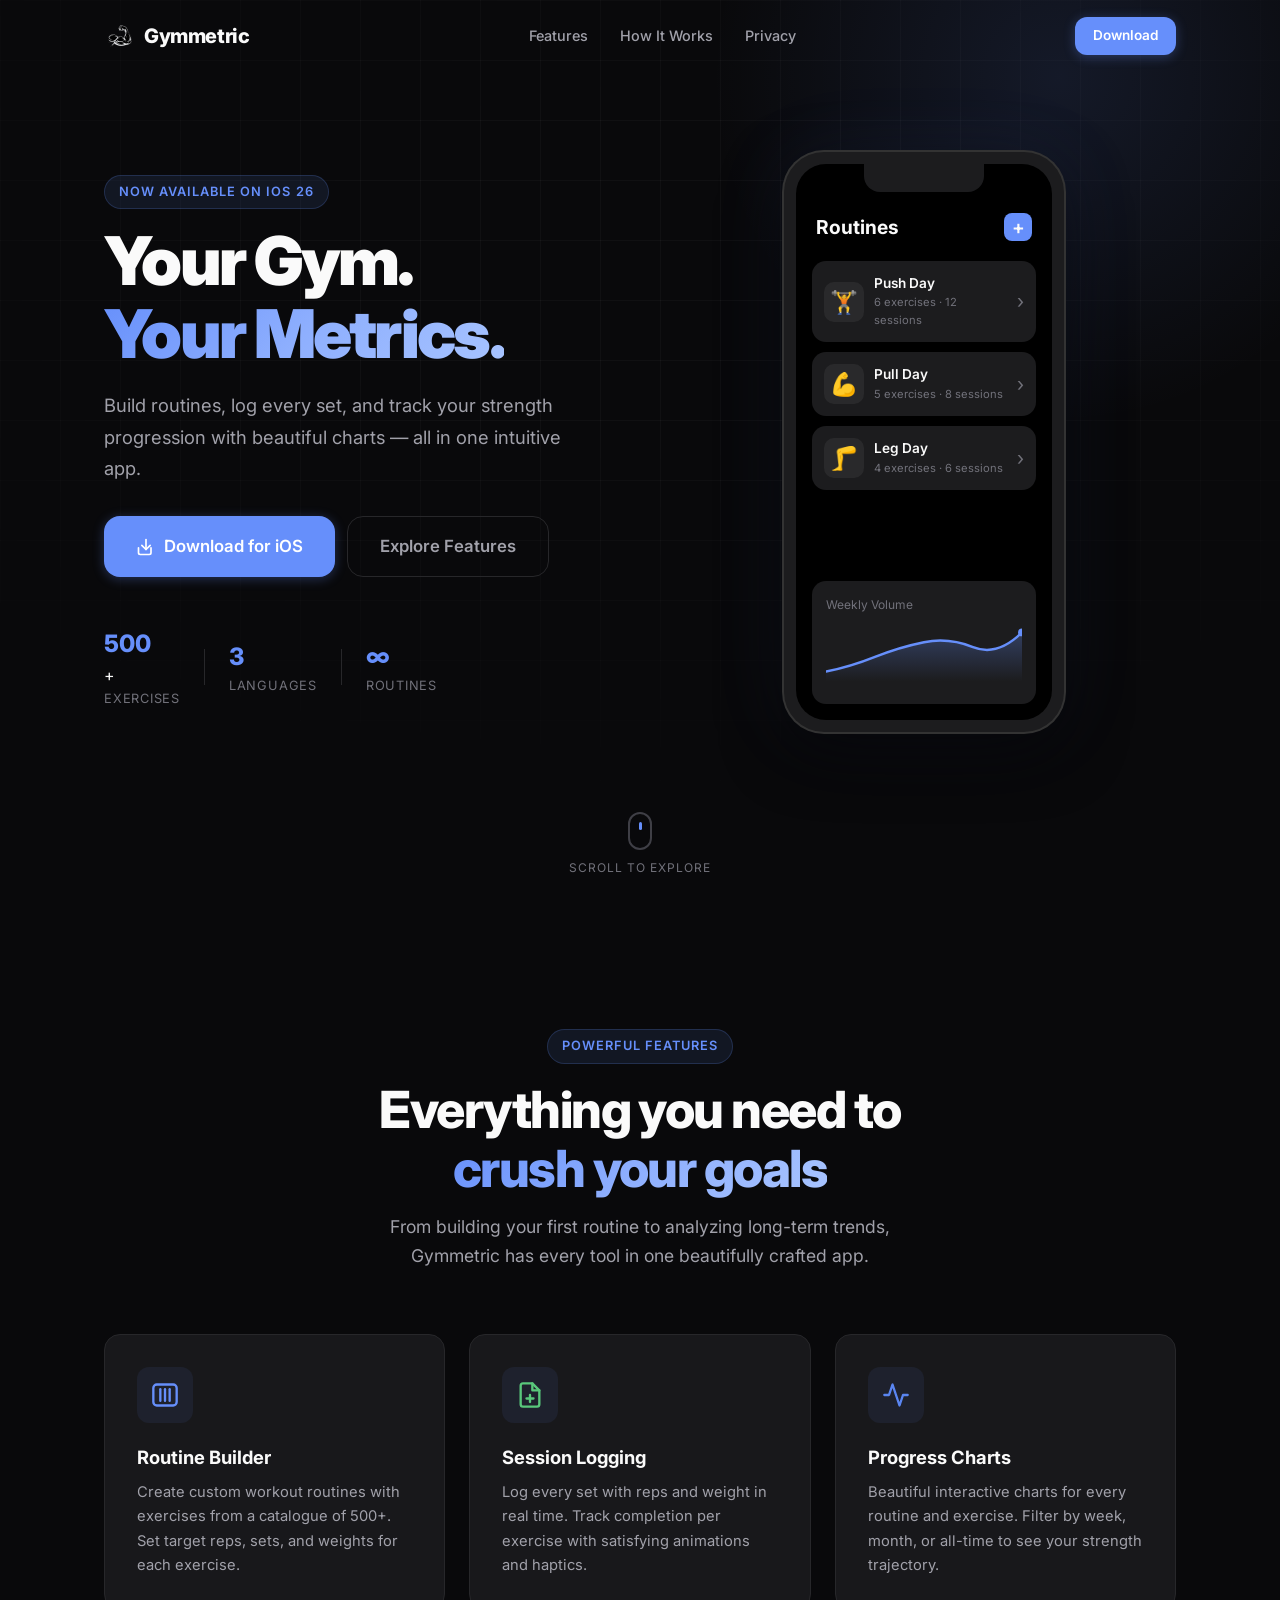
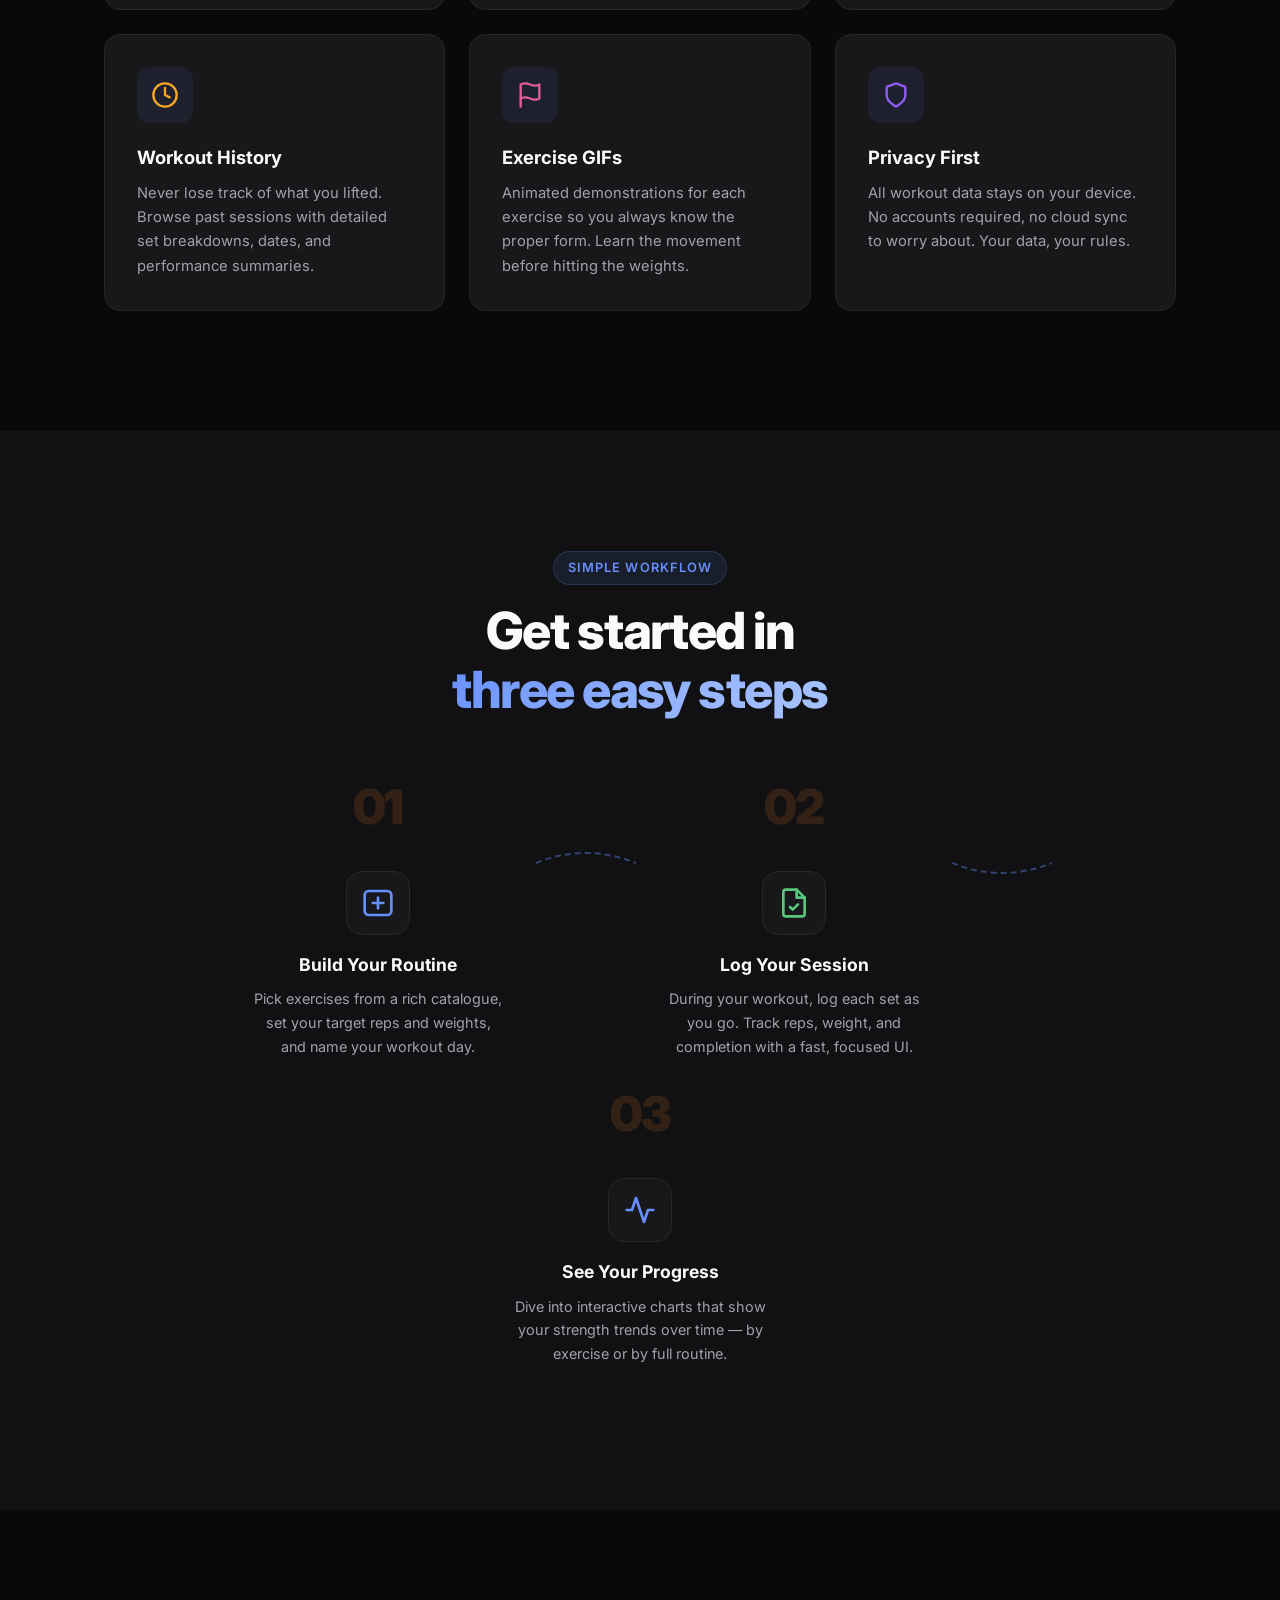
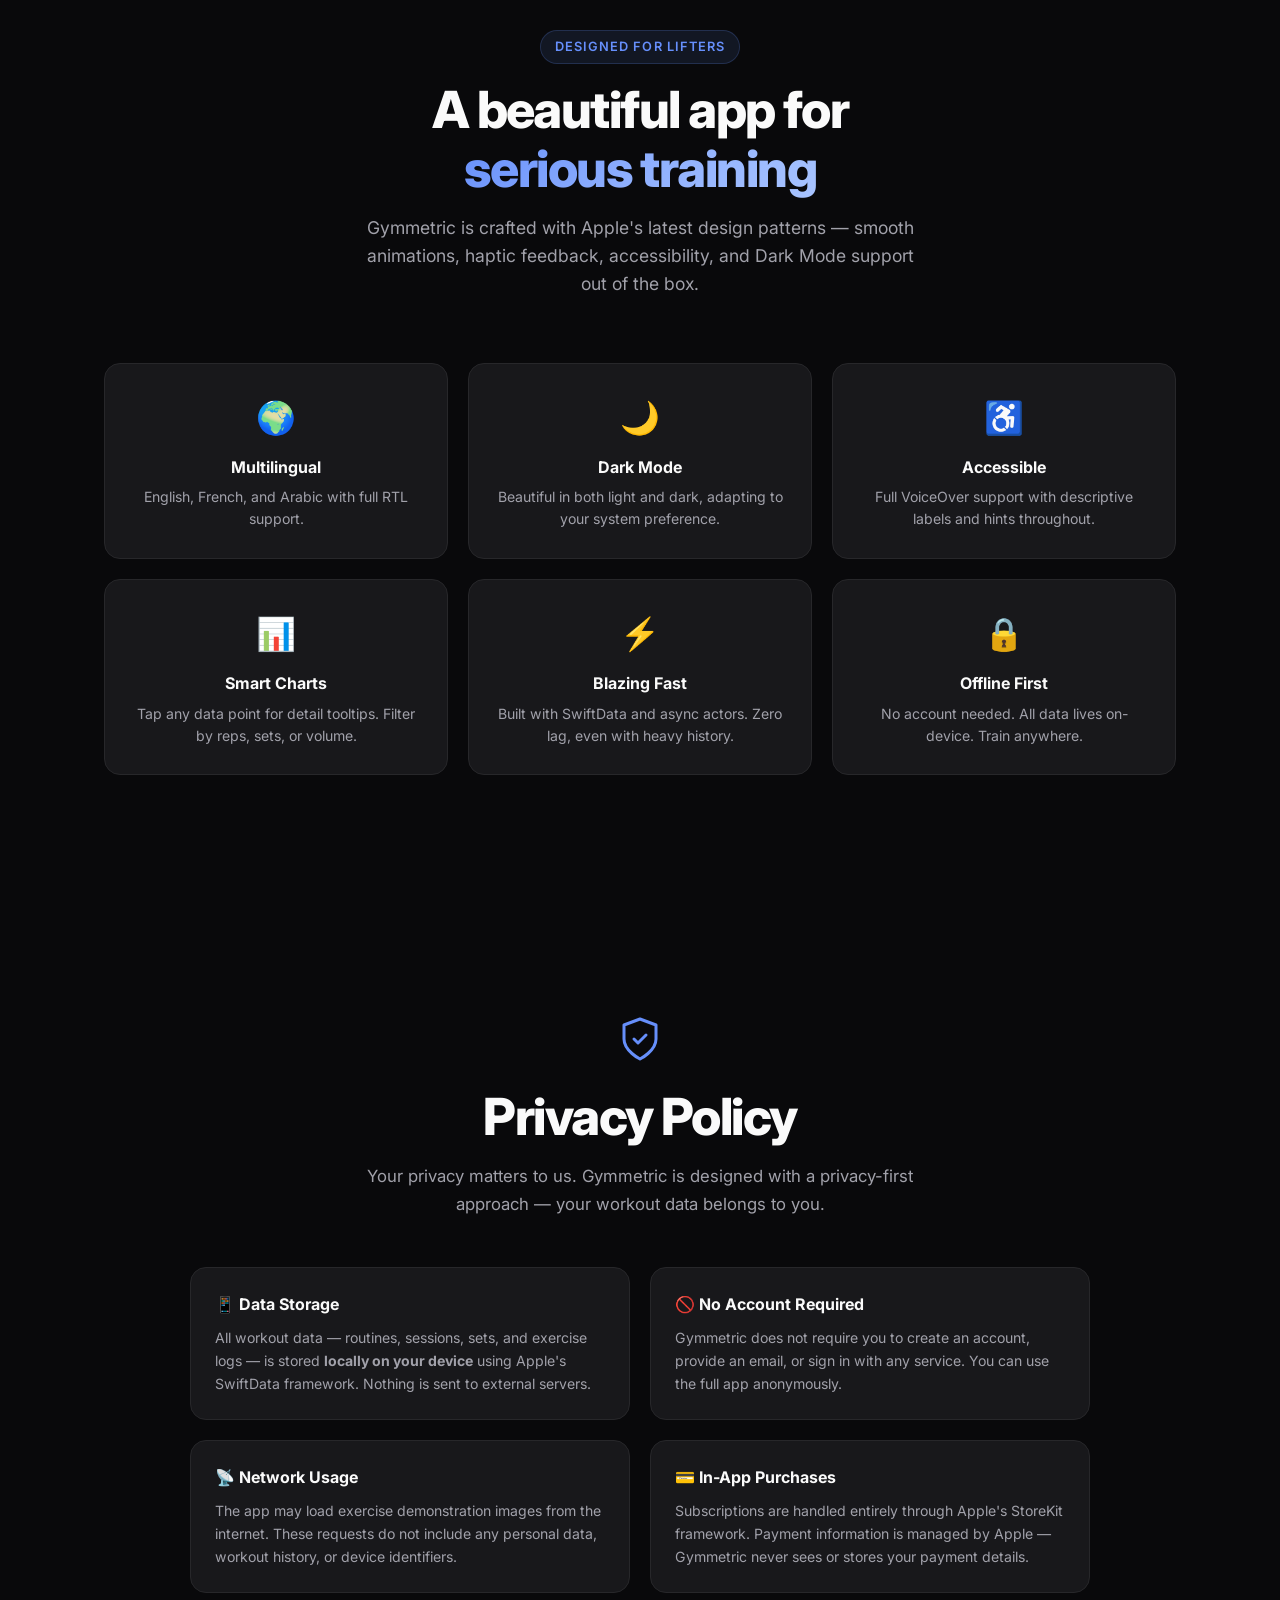
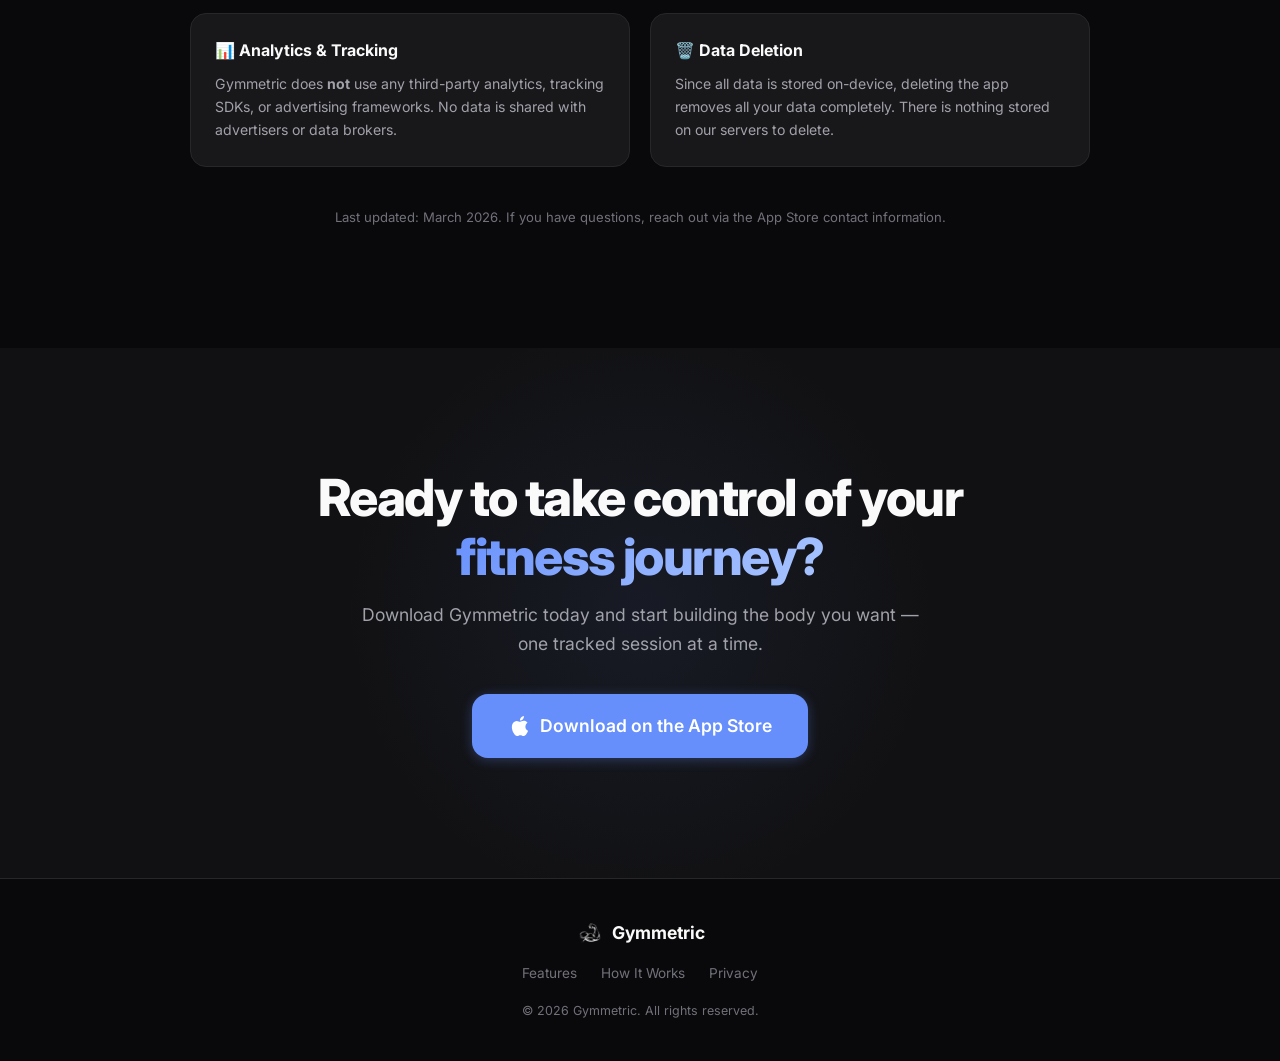
==== index.html @ 44865f1b "feat: init project" ====
<!DOCTYPE html>
<html lang="en">
<head>
    <meta charset="UTF-8">
    <meta name="viewport" content="width=device-width, initial-scale=1.0">
    <title>Gymmetric — Your Gym Companion</title>
    <meta name="description" content="Build routines, track sets & reps, and visualize your progress with beautiful charts. Gymmetric is the iOS fitness companion designed for lifters who want results.">
    <link rel="stylesheet" href="styles.css">
    <link rel="icon" type="image/png" href="logo.png">
    <link rel="apple-touch-icon" href="logo.png">
    <link rel="preconnect" href="https://fonts.googleapis.com">
    <link rel="preconnect" href="https://fonts.gstatic.com" crossorigin>
    <link href="https://fonts.googleapis.com/css2?family=Inter:wght@400;500;600;700;800;900&display=swap" rel="stylesheet">
</head>
<body>

    <!-- ======================== NAV ======================== -->
    <nav class="nav" id="nav">
        <div class="nav__inner container">
            <a href="#" class="nav__logo">
                <img src="logo.png" alt="Gymmetric" class="nav__logo-img">
                Gymmetric
            </a>
            <ul class="nav__links">
                <li><a href="#features">Features</a></li>
                <li><a href="#how-it-works">How It Works</a></li>
                <li><a href="#privacy">Privacy</a></li>
            </ul>
            <a href="#download" class="btn btn--sm btn--primary nav__cta">Download</a>
            <button class="nav__hamburger" id="hamburger" aria-label="Toggle menu">
                <span></span><span></span><span></span>
            </button>
        </div>
    </nav>

    <!-- Mobile menu -->
    <div class="mobile-menu" id="mobileMenu">
        <ul>
            <li><a href="#features">Features</a></li>
            <li><a href="#how-it-works">How It Works</a></li>
            <li><a href="#privacy">Privacy</a></li>
            <li><a href="#download" class="btn btn--primary btn--block">Download</a></li>
        </ul>
    </div>

    <!-- ======================== HERO ======================== -->
    <section class="hero" id="hero">
        <div class="hero__bg-glow"></div>
        <div class="hero__bg-grid"></div>
        <div class="container hero__inner">
            <div class="hero__content reveal">
                <span class="badge">Now available on iOS 26</span>
                <h1 class="hero__title">
                    Your Gym.<br>
                    <span class="gradient-text">Your Metrics.</span>
                </h1>
                <p class="hero__subtitle">
                    Build routines, log every set, and track your strength progression with beautiful charts — all in one intuitive app.
                </p>
                <div class="hero__actions">
                    <a href="#download" class="btn btn--primary btn--lg">
                        <svg width="20" height="20" viewBox="0 0 24 24" fill="none" stroke="currentColor" stroke-width="2" stroke-linecap="round" stroke-linejoin="round"><path d="M18 13v6a2 2 0 0 1-2 2H5a2 2 0 0 1-2-2v-6"/><polyline points="7 10 12 15 17 10"/><line x1="12" y1="15" x2="12" y2="3"/></svg>
                        Download for iOS
                    </a>
                    <a href="#features" class="btn btn--ghost btn--lg">Explore Features</a>
                </div>
                <div class="hero__stats">
                    <div class="hero__stat">
                        <span class="hero__stat-value counter" data-target="500">0</span>+
                        <span class="hero__stat-label">Exercises</span>
                    </div>
                    <div class="hero__stat-divider"></div>
                    <div class="hero__stat">
                        <span class="hero__stat-value counter" data-target="3">0</span>
                        <span class="hero__stat-label">Languages</span>
                    </div>
                    <div class="hero__stat-divider"></div>
                    <div class="hero__stat">
                        <span class="hero__stat-value">∞</span>
                        <span class="hero__stat-label">Routines</span>
                    </div>
                </div>
            </div>
            <div class="hero__visual reveal reveal--delay-1">
                <div class="phone-mockup">
                    <div class="phone-mockup__frame">
                        <div class="phone-mockup__notch"></div>
                        <div class="phone-mockup__screen">
                            <!-- Simulated app screen -->
                            <div class="mock-app">
                                <div class="mock-app__header">
                                    <span>Routines</span>
                                    <span class="mock-app__plus">+</span>
                                </div>
                                <div class="mock-app__card mock-app__card--1">
                                    <div class="mock-app__card-icon">🏋️</div>
                                    <div>
                                        <div class="mock-app__card-title">Push Day</div>
                                        <div class="mock-app__card-sub">6 exercises · 12 sessions</div>
                                    </div>
                                    <div class="mock-app__card-arrow">›</div>
                                </div>
                                <div class="mock-app__card mock-app__card--2">
                                    <div class="mock-app__card-icon">💪</div>
                                    <div>
                                        <div class="mock-app__card-title">Pull Day</div>
                                        <div class="mock-app__card-sub">5 exercises · 8 sessions</div>
                                    </div>
                                    <div class="mock-app__card-arrow">›</div>
                                </div>
                                <div class="mock-app__card mock-app__card--3">
                                    <div class="mock-app__card-icon">🦵</div>
                                    <div>
                                        <div class="mock-app__card-title">Leg Day</div>
                                        <div class="mock-app__card-sub">4 exercises · 6 sessions</div>
                                    </div>
                                    <div class="mock-app__card-arrow">›</div>
                                </div>
                                <div class="mock-app__chart">
                                    <div class="mock-app__chart-title">Weekly Volume</div>
                                    <svg viewBox="0 0 200 60" class="mock-chart-svg">
                                        <defs>
                                            <linearGradient id="chartGrad" x1="0" y1="0" x2="0" y2="1">
                                                <stop offset="0%" stop-color="#668FFB" stop-opacity="0.3"/>
                                                <stop offset="100%" stop-color="#668FFB" stop-opacity="0"/>
                                            </linearGradient>
                                        </defs>
                                        <path d="M0,50 Q25,45 50,35 T100,20 T150,25 T200,10 L200,60 L0,60 Z" fill="url(#chartGrad)"/>
                                        <path d="M0,50 Q25,45 50,35 T100,20 T150,25 T200,10" fill="none" stroke="#668FFB" stroke-width="2.5" stroke-linecap="round"/>
                                        <circle cx="200" cy="10" r="4" fill="#668FFB"/>
                                    </svg>
                                </div>
                            </div>
                        </div>
                    </div>
                </div>
            </div>
        </div>
        <div class="hero__scroll-hint">
            <div class="hero__scroll-mouse">
                <div class="hero__scroll-dot"></div>
            </div>
            <span>Scroll to explore</span>
        </div>
    </section>

    <!-- ======================== FEATURES ======================== -->
    <section class="features" id="features">
        <div class="container">
            <div class="section-header reveal">
                <span class="badge">Powerful Features</span>
                <h2 class="section-title">Everything you need to<br><span class="gradient-text">crush your goals</span></h2>
                <p class="section-subtitle">From building your first routine to analyzing long-term trends, Gymmetric has every tool in one beautifully crafted app.</p>
            </div>

            <div class="features__grid">
                <div class="feature-card reveal">
                    <div class="feature-card__icon" style="--accent: #668FFB;">
                        <svg width="28" height="28" viewBox="0 0 24 24" fill="none" stroke="currentColor" stroke-width="2" stroke-linecap="round" stroke-linejoin="round"><rect x="2" y="3" width="20" height="18" rx="3"/><path d="M8 7v10"/><path d="M12 7v10"/><path d="M16 7v10"/></svg>
                    </div>
                    <h3 class="feature-card__title">Routine Builder</h3>
                    <p class="feature-card__desc">Create custom workout routines with exercises from a catalogue of 500+. Set target reps, sets, and weights for each exercise.</p>
                </div>

                <div class="feature-card reveal">
                    <div class="feature-card__icon" style="--accent: #59C77B;">
                        <svg width="28" height="28" viewBox="0 0 24 24" fill="none" stroke="currentColor" stroke-width="2" stroke-linecap="round" stroke-linejoin="round"><path d="M14 2H6a2 2 0 0 0-2 2v16a2 2 0 0 0 2 2h12a2 2 0 0 0 2-2V8z"/><polyline points="14 2 14 8 20 8"/><line x1="12" y1="18" x2="12" y2="12"/><line x1="9" y1="15" x2="15" y2="15"/></svg>
                    </div>
                    <h3 class="feature-card__title">Session Logging</h3>
                    <p class="feature-card__desc">Log every set with reps and weight in real time. Track completion per exercise with satisfying animations and haptics.</p>
                </div>

                <div class="feature-card reveal">
                    <div class="feature-card__icon" style="--accent: #5A85F0;">
                        <svg width="28" height="28" viewBox="0 0 24 24" fill="none" stroke="currentColor" stroke-width="2" stroke-linecap="round" stroke-linejoin="round"><polyline points="22 12 18 12 15 21 9 3 6 12 2 12"/></svg>
                    </div>
                    <h3 class="feature-card__title">Progress Charts</h3>
                    <p class="feature-card__desc">Beautiful interactive charts for every routine and exercise. Filter by week, month, or all-time to see your strength trajectory.</p>
                </div>

                <div class="feature-card reveal">
                    <div class="feature-card__icon" style="--accent: #F5A623;">
                        <svg width="28" height="28" viewBox="0 0 24 24" fill="none" stroke="currentColor" stroke-width="2" stroke-linecap="round" stroke-linejoin="round"><circle cx="12" cy="12" r="10"/><path d="M12 6v6l4 2"/></svg>
                    </div>
                    <h3 class="feature-card__title">Workout History</h3>
                    <p class="feature-card__desc">Never lose track of what you lifted. Browse past sessions with detailed set breakdowns, dates, and performance summaries.</p>
                </div>

                <div class="feature-card reveal">
                    <div class="feature-card__icon" style="--accent: #E05D9E;">
                        <svg width="28" height="28" viewBox="0 0 24 24" fill="none" stroke="currentColor" stroke-width="2" stroke-linecap="round" stroke-linejoin="round"><path d="M4 15s1-1 4-1 5 2 8 2 4-1 4-1V3s-1 1-4 1-5-2-8-2-4 1-4 1z"/><line x1="4" y1="22" x2="4" y2="15"/></svg>
                    </div>
                    <h3 class="feature-card__title">Exercise GIFs</h3>
                    <p class="feature-card__desc">Animated demonstrations for each exercise so you always know the proper form. Learn the movement before hitting the weights.</p>
                </div>

                <div class="feature-card reveal">
                    <div class="feature-card__icon" style="--accent: #8B5CF6;">
                        <svg width="28" height="28" viewBox="0 0 24 24" fill="none" stroke="currentColor" stroke-width="2" stroke-linecap="round" stroke-linejoin="round"><path d="M12 22s8-4 8-10V5l-8-3-8 3v7c0 6 8 10 8 10z"/></svg>
                    </div>
                    <h3 class="feature-card__title">Privacy First</h3>
                    <p class="feature-card__desc">All workout data stays on your device. No accounts required, no cloud sync to worry about. Your data, your rules.</p>
                </div>
            </div>
        </div>
    </section>

    <!-- ======================== HOW IT WORKS ======================== -->
    <section class="how-it-works" id="how-it-works">
        <div class="container">
            <div class="section-header reveal">
                <span class="badge">Simple workflow</span>
                <h2 class="section-title">Get started in<br><span class="gradient-text">three easy steps</span></h2>
            </div>

            <div class="steps">
                <div class="step reveal">
                    <div class="step__number">01</div>
                    <div class="step__content">
                        <div class="step__icon-wrap">
                            <svg width="32" height="32" viewBox="0 0 24 24" fill="none" stroke="#668FFB" stroke-width="2" stroke-linecap="round" stroke-linejoin="round"><rect x="2" y="3" width="20" height="18" rx="3"/><line x1="12" y1="8" x2="12" y2="16"/><line x1="8" y1="12" x2="16" y2="12"/></svg>
                        </div>
                        <h3 class="step__title">Build Your Routine</h3>
                        <p class="step__desc">Pick exercises from a rich catalogue, set your target reps and weights, and name your workout day.</p>
                    </div>
                </div>

                <div class="step__connector reveal">
                    <svg width="100" height="40" viewBox="0 0 100 40">
                        <path d="M0,20 Q50,0 100,20" fill="none" stroke="#668FFB" stroke-width="2" stroke-dasharray="6 4" opacity="0.4"/>
                    </svg>
                </div>

                <div class="step reveal">
                    <div class="step__number">02</div>
                    <div class="step__content">
                        <div class="step__icon-wrap">
                            <svg width="32" height="32" viewBox="0 0 24 24" fill="none" stroke="#59C77B" stroke-width="2" stroke-linecap="round" stroke-linejoin="round"><path d="M14 2H6a2 2 0 0 0-2 2v16a2 2 0 0 0 2 2h12a2 2 0 0 0 2-2V8z"/><polyline points="14 2 14 8 20 8"/><path d="M9 15l2 2 4-4"/></svg>
                        </div>
                        <h3 class="step__title">Log Your Session</h3>
                        <p class="step__desc">During your workout, log each set as you go. Track reps, weight, and completion with a fast, focused UI.</p>
                    </div>
                </div>

                <div class="step__connector reveal">
                    <svg width="100" height="40" viewBox="0 0 100 40">
                        <path d="M0,20 Q50,40 100,20" fill="none" stroke="#668FFB" stroke-width="2" stroke-dasharray="6 4" opacity="0.4"/>
                    </svg>
                </div>

                <div class="step reveal">
                    <div class="step__number">03</div>
                    <div class="step__content">
                        <div class="step__icon-wrap">
                            <svg width="32" height="32" viewBox="0 0 24 24" fill="none" stroke="#668FFB" stroke-width="2" stroke-linecap="round" stroke-linejoin="round"><polyline points="22 12 18 12 15 21 9 3 6 12 2 12"/></svg>
                        </div>
                        <h3 class="step__title">See Your Progress</h3>
                        <p class="step__desc">Dive into interactive charts that show your strength trends over time — by exercise or by full routine.</p>
                    </div>
                </div>
            </div>
        </div>
    </section>

    <!-- ======================== APP SHOWCASE ======================== -->
    <section class="showcase">
        <div class="container">
            <div class="section-header reveal">
                <span class="badge">Designed for lifters</span>
                <h2 class="section-title">A beautiful app for<br><span class="gradient-text">serious training</span></h2>
                <p class="section-subtitle">Gymmetric is crafted with Apple's latest design patterns — smooth animations, haptic feedback, accessibility, and Dark Mode support out of the box.</p>
            </div>
            <div class="showcase__cards">
                <div class="showcase-card reveal">
                    <div class="showcase-card__emoji">🌍</div>
                    <h4>Multilingual</h4>
                    <p>English, French, and Arabic with full RTL support.</p>
                </div>
                <div class="showcase-card reveal">
                    <div class="showcase-card__emoji">🌙</div>
                    <h4>Dark Mode</h4>
                    <p>Beautiful in both light and dark, adapting to your system preference.</p>
                </div>
                <div class="showcase-card reveal">
                    <div class="showcase-card__emoji">♿</div>
                    <h4>Accessible</h4>
                    <p>Full VoiceOver support with descriptive labels and hints throughout.</p>
                </div>
                <div class="showcase-card reveal">
                    <div class="showcase-card__emoji">📊</div>
                    <h4>Smart Charts</h4>
                    <p>Tap any data point for detail tooltips. Filter by reps, sets, or volume.</p>
                </div>
                <div class="showcase-card reveal">
                    <div class="showcase-card__emoji">⚡</div>
                    <h4>Blazing Fast</h4>
                    <p>Built with SwiftData and async actors. Zero lag, even with heavy history.</p>
                </div>
                <div class="showcase-card reveal">
                    <div class="showcase-card__emoji">🔒</div>
                    <h4>Offline First</h4>
                    <p>No account needed. All data lives on-device. Train anywhere.</p>
                </div>
            </div>
        </div>
    </section>


    <!-- ======================== PRIVACY ======================== -->
    <section class="privacy" id="privacy">
        <div class="container">
            <div class="privacy__inner reveal">
                <div class="privacy__icon">
                    <svg width="48" height="48" viewBox="0 0 24 24" fill="none" stroke="#668FFB" stroke-width="1.5" stroke-linecap="round" stroke-linejoin="round"><path d="M12 22s8-4 8-10V5l-8-3-8 3v7c0 6 8 10 8 10z"/><polyline points="9 12 11 14 15 10"/></svg>
                </div>
                <h2 class="section-title">Privacy Policy</h2>
                <p class="privacy__intro">Your privacy matters to us. Gymmetric is designed with a privacy-first approach — your workout data belongs to you.</p>

                <div class="privacy__grid">
                    <div class="privacy__card">
                        <h4>📱 Data Storage</h4>
                        <p>All workout data — routines, sessions, sets, and exercise logs — is stored <strong>locally on your device</strong> using Apple's SwiftData framework. Nothing is sent to external servers.</p>
                    </div>
                    <div class="privacy__card">
                        <h4>🚫 No Account Required</h4>
                        <p>Gymmetric does not require you to create an account, provide an email, or sign in with any service. You can use the full app anonymously.</p>
                    </div>
                    <div class="privacy__card">
                        <h4>📡 Network Usage</h4>
                        <p>The app may load exercise demonstration images from the internet. These requests do not include any personal data, workout history, or device identifiers.</p>
                    </div>
                    <div class="privacy__card">
                        <h4>💳 In-App Purchases</h4>
                        <p>Subscriptions are handled entirely through Apple's StoreKit framework. Payment information is managed by Apple — Gymmetric never sees or stores your payment details.</p>
                    </div>
                    <div class="privacy__card">
                        <h4>📊 Analytics &amp; Tracking</h4>
                        <p>Gymmetric does <strong>not</strong> use any third-party analytics, tracking SDKs, or advertising frameworks. No data is shared with advertisers or data brokers.</p>
                    </div>
                    <div class="privacy__card">
                        <h4>🗑️ Data Deletion</h4>
                        <p>Since all data is stored on-device, deleting the app removes all your data completely. There is nothing stored on our servers to delete.</p>
                    </div>
                </div>

                <p class="privacy__footer">Last updated: March 2026. If you have questions, reach out via the App Store contact information.</p>
            </div>
        </div>
    </section>

    <!-- ======================== CTA / DOWNLOAD ======================== -->
    <section class="cta" id="download">
        <div class="cta__glow"></div>
        <div class="container">
            <div class="cta__inner reveal">
                <h2 class="section-title">Ready to take control of your<br><span class="gradient-text">fitness journey?</span></h2>
                <p class="section-subtitle">Download Gymmetric today and start building the body you want — one tracked session at a time.</p>
                <a href="#" class="btn btn--primary btn--lg btn--app-store">
                    <svg width="24" height="24" viewBox="0 0 24 24" fill="currentColor"><path d="M18.71 19.5c-.83 1.24-1.71 2.45-3.05 2.47-1.34.03-1.77-.79-3.29-.79-1.53 0-2 .77-3.27.82-1.31.05-2.3-1.32-3.14-2.53C4.25 17 2.94 12.45 4.7 9.39c.87-1.52 2.43-2.48 4.12-2.51 1.28-.02 2.5.87 3.29.87.78 0 2.26-1.07 3.8-.91.65.03 2.47.26 3.64 1.98-.09.06-2.17 1.28-2.15 3.81.03 3.02 2.65 4.03 2.68 4.04-.03.07-.42 1.44-1.38 2.83M13 3.5c.73-.83 1.94-1.46 2.94-1.5.13 1.17-.34 2.35-1.04 3.19-.69.85-1.83 1.51-2.95 1.42-.15-1.15.41-2.35 1.05-3.11z"/></svg>
                    Download on the App Store
                </a>
            </div>
        </div>
    </section>

    <!-- ======================== FOOTER ======================== -->
    <footer class="footer">
        <div class="container">
            <div class="footer__inner">
                <div class="footer__brand">
                    <img src="logo.png" alt="Gymmetric" class="footer__logo-img">
                    <span>Gymmetric</span>
                </div>
                <div class="footer__links">
                    <a href="#features">Features</a>
                    <a href="#how-it-works">How It Works</a>
                    <a href="#privacy">Privacy</a>
                </div>
                <p class="footer__copy">&copy; 2026 Gymmetric. All rights reserved.</p>
            </div>
        </div>
    </footer>

    <script src="script.js"></script>
</body>
</html>
---- styles.css ----
/* ================================================
   GYMMETRIC LANDING PAGE — STYLES
   ================================================ */

/* ---------- Reset & Base ---------- */
*, *::before, *::after {
    margin: 0;
    padding: 0;
    box-sizing: border-box;
}

:root {
    --primary: #668FFB;
    --primary-dark: #4F7AE6;
    --primary-light: #8EAFFE;
    --green: #59C77B;
    --blue: #668FFB;
    --purple: #8B5CF6;
    --pink: #E05D9E;

    --bg: #09090B;
    --bg-subtle: #111113;
    --bg-card: #18181B;
    --bg-card-hover: #1F1F23;
    --border: #27272A;
    --border-light: #3F3F46;

    --text: #FAFAFA;
    --text-secondary: #A1A1AA;
    --text-muted: #71717A;

    --radius-sm: 8px;
    --radius: 12px;
    --radius-lg: 16px;
    --radius-xl: 24px;
    --radius-full: 9999px;

    --shadow-sm: 0 1px 2px rgba(0,0,0,.3);
    --shadow: 0 4px 16px rgba(0,0,0,.4);
    --shadow-lg: 0 8px 32px rgba(0,0,0,.5);
    --shadow-glow: 0 0 60px rgba(102,143,251,.15);

    --transition: 0.3s cubic-bezier(.4,0,.2,1);
    --transition-slow: 0.6s cubic-bezier(.4,0,.2,1);

    --container: 1120px;
    --nav-h: 72px;
}

html {
    scroll-behavior: smooth;
    -webkit-font-smoothing: antialiased;
    -moz-osx-font-smoothing: grayscale;
}

body {
    font-family: 'Inter', -apple-system, BlinkMacSystemFont, 'Segoe UI', sans-serif;
    background: var(--bg);
    color: var(--text);
    line-height: 1.6;
    overflow-x: hidden;
}

img { display: block; max-width: 100%; }
a { text-decoration: none; color: inherit; }
ul { list-style: none; }

/* ---------- Container ---------- */
.container {
    width: 100%;
    max-width: var(--container);
    margin: 0 auto;
    padding: 0 24px;
}

/* ---------- Typography ---------- */
.section-title {
    font-size: clamp(2rem, 5vw, 3.2rem);
    font-weight: 800;
    line-height: 1.15;
    letter-spacing: -0.03em;
}

.section-subtitle {
    font-size: 1.1rem;
    color: var(--text-secondary);
    max-width: 560px;
    margin: 16px auto 0;
}

.gradient-text {
    background: linear-gradient(135deg, var(--primary), var(--primary-light), #A8C4FF);
    -webkit-background-clip: text;
    -webkit-text-fill-color: transparent;
    background-clip: text;
}

.section-header {
    text-align: center;
    margin-bottom: 64px;
}

/* ---------- Badge ---------- */
.badge {
    display: inline-block;
    padding: 6px 14px;
    font-size: 0.8rem;
    font-weight: 600;
    text-transform: uppercase;
    letter-spacing: 0.08em;
    color: var(--primary);
    background: rgba(102,143,251,.1);
    border: 1px solid rgba(102,143,251,.2);
    border-radius: var(--radius-full);
    margin-bottom: 16px;
}

/* ---------- Buttons ---------- */
.btn {
    display: inline-flex;
    align-items: center;
    justify-content: center;
    gap: 8px;
    font-family: inherit;
    font-weight: 600;
    border: none;
    border-radius: var(--radius);
    cursor: pointer;
    transition: var(--transition);
    white-space: nowrap;
}

.btn--sm { padding: 8px 18px; font-size: 0.85rem; }
.btn--lg { padding: 16px 32px; font-size: 1.05rem; border-radius: var(--radius-lg); }
.btn--block { width: 100%; }

.btn--primary {
    background: var(--primary);
    color: #fff;
    box-shadow: 0 2px 12px rgba(102,143,251,.3);
}
.btn--primary:hover {
    background: var(--primary-dark);
    box-shadow: 0 4px 20px rgba(102,143,251,.45);
    transform: translateY(-1px);
}

.btn--ghost {
    background: transparent;
    color: var(--text-secondary);
    border: 1px solid var(--border);
}
.btn--ghost:hover {
    color: var(--text);
    border-color: var(--border-light);
    background: rgba(255,255,255,.04);
}

.btn--outline {
    background: transparent;
    color: var(--text);
    border: 1px solid var(--border);
}
.btn--outline:hover {
    border-color: var(--primary);
    color: var(--primary);
    background: rgba(102,143,251,.05);
}

/* ======================== NAV ======================== */
.nav {
    position: fixed;
    top: 0;
    left: 0;
    right: 0;
    height: var(--nav-h);
    z-index: 100;
    transition: var(--transition);
    background: transparent;
}

.nav--scrolled {
    background: rgba(9,9,11,.85);
    backdrop-filter: blur(16px) saturate(1.8);
    -webkit-backdrop-filter: blur(16px) saturate(1.8);
    border-bottom: 1px solid var(--border);
}

.nav__inner {
    display: flex;
    align-items: center;
    justify-content: space-between;
    height: 100%;
}

.nav__logo {
    display: flex;
    align-items: center;
    gap: 8px;
    font-size: 1.25rem;
    font-weight: 800;
    letter-spacing: -0.02em;
}

.nav__logo-img {
    width: 32px;
    height: 32px;
    object-fit: contain;
    filter: invert(1);
}

.footer__logo-img {
    width: 28px;
    height: 28px;
    object-fit: contain;
    filter: invert(1);
}

.nav__links {
    display: flex;
    gap: 32px;
}

.nav__links a {
    font-size: 0.9rem;
    font-weight: 500;
    color: var(--text-secondary);
    transition: var(--transition);
    position: relative;
}

.nav__links a::after {
    content: '';
    position: absolute;
    bottom: -4px;
    left: 0;
    width: 0;
    height: 2px;
    background: var(--primary);
    border-radius: 1px;
    transition: var(--transition);
}

.nav__links a:hover {
    color: var(--text);
}

.nav__links a:hover::after {
    width: 100%;
}

.nav__hamburger {
    display: none;
    flex-direction: column;
    gap: 5px;
    background: none;
    border: none;
    cursor: pointer;
    padding: 4px;
}

.nav__hamburger span {
    display: block;
    width: 22px;
    height: 2px;
    background: var(--text);
    border-radius: 2px;
    transition: var(--transition);
}

.mobile-menu {
    position: fixed;
    top: var(--nav-h);
    left: 0;
    right: 0;
    background: rgba(9,9,11,.95);
    backdrop-filter: blur(20px);
    -webkit-backdrop-filter: blur(20px);
    padding: 24px;
    z-index: 99;
    transform: translateY(-110%);
    opacity: 0;
    transition: var(--transition);
    border-bottom: 1px solid var(--border);
}

.mobile-menu.open {
    transform: translateY(0);
    opacity: 1;
}

.mobile-menu ul {
    display: flex;
    flex-direction: column;
    gap: 16px;
}

.mobile-menu a {
    font-size: 1.1rem;
    font-weight: 500;
    color: var(--text-secondary);
    transition: var(--transition);
}

.mobile-menu a:hover {
    color: var(--text);
}

/* ======================== HERO ======================== */
.hero {
    position: relative;
    min-height: 100vh;
    display: flex;
    flex-direction: column;
    justify-content: center;
    padding-top: var(--nav-h);
    overflow: hidden;
}

.hero__bg-glow {
    position: absolute;
    top: -30%;
    right: -10%;
    width: 700px;
    height: 700px;
    background: radial-gradient(circle, rgba(102,143,251,.12) 0%, transparent 70%);
    border-radius: 50%;
    pointer-events: none;
    animation: pulse-glow 6s ease-in-out infinite;
}

@keyframes pulse-glow {
    0%, 100% { transform: scale(1); opacity: 1; }
    50% { transform: scale(1.15); opacity: 0.7; }
}

.hero__bg-grid {
    position: absolute;
    inset: 0;
    background-image:
        linear-gradient(rgba(255,255,255,.03) 1px, transparent 1px),
        linear-gradient(90deg, rgba(255,255,255,.03) 1px, transparent 1px);
    background-size: 60px 60px;
    mask-image: radial-gradient(ellipse 80% 60% at 50% 30%, black 30%, transparent 100%);
    -webkit-mask-image: radial-gradient(ellipse 80% 60% at 50% 30%, black 30%, transparent 100%);
    pointer-events: none;
}

.hero__inner {
    display: grid;
    grid-template-columns: 1fr 1fr;
    align-items: center;
    gap: 64px;
    padding: 80px 24px;
    position: relative;
    z-index: 1;
}

.hero__title {
    font-size: clamp(2.8rem, 6vw, 4.2rem);
    font-weight: 900;
    line-height: 1.08;
    letter-spacing: -0.04em;
}

.hero__subtitle {
    font-size: 1.15rem;
    color: var(--text-secondary);
    margin-top: 20px;
    line-height: 1.7;
    max-width: 480px;
}

.hero__actions {
    display: flex;
    gap: 12px;
    margin-top: 32px;
    flex-wrap: wrap;
}

.hero__stats {
    display: flex;
    align-items: center;
    gap: 24px;
    margin-top: 48px;
}

.hero__stat {
    display: flex;
    flex-direction: column;
}

.hero__stat-value {
    font-size: 1.5rem;
    font-weight: 800;
    color: var(--primary);
}

.hero__stat-label {
    font-size: 0.8rem;
    color: var(--text-muted);
    text-transform: uppercase;
    letter-spacing: 0.06em;
}

.hero__stat-divider {
    width: 1px;
    height: 36px;
    background: var(--border);
}

/* Scroll hint */
.hero__scroll-hint {
    display: flex;
    flex-direction: column;
    align-items: center;
    gap: 8px;
    padding-bottom: 32px;
    position: relative;
    z-index: 1;
}

.hero__scroll-hint span {
    font-size: 0.75rem;
    color: var(--text-muted);
    text-transform: uppercase;
    letter-spacing: 0.08em;
}

.hero__scroll-mouse {
    width: 24px;
    height: 38px;
    border: 2px solid var(--border-light);
    border-radius: 12px;
    display: flex;
    justify-content: center;
    padding-top: 8px;
}

.hero__scroll-dot {
    width: 3px;
    height: 8px;
    background: var(--primary);
    border-radius: 2px;
    animation: scroll-bounce 2s ease-in-out infinite;
}

@keyframes scroll-bounce {
    0%, 100% { transform: translateY(0); opacity: 1; }
    50% { transform: translateY(10px); opacity: 0.3; }
}

/* ---------- Phone Mockup ---------- */
.hero__visual {
    display: flex;
    justify-content: center;
}

.phone-mockup {
    perspective: 1200px;
}

.phone-mockup__frame {
    width: 280px;
    height: 580px;
    background: #1C1C1E;
    border-radius: 40px;
    padding: 12px;
    position: relative;
    box-shadow:
        0 0 0 2px #333,
        0 20px 60px rgba(0,0,0,.5),
        0 0 80px rgba(102,143,251,.08);
    animation: phone-float 6s ease-in-out infinite;
}

@keyframes phone-float {
    0%, 100% { transform: translateY(0) rotateX(2deg) rotateY(-2deg); }
    50% { transform: translateY(-12px) rotateX(-1deg) rotateY(1deg); }
}

.phone-mockup__notch {
    width: 120px;
    height: 28px;
    background: #1C1C1E;
    border-radius: 0 0 16px 16px;
    position: absolute;
    top: 12px;
    left: 50%;
    transform: translateX(-50%);
    z-index: 2;
}

.phone-mockup__screen {
    width: 100%;
    height: 100%;
    background: #000;
    border-radius: 30px;
    overflow: hidden;
}

/* Mock app UI inside phone */
.mock-app {
    padding: 48px 16px 16px;
    height: 100%;
    display: flex;
    flex-direction: column;
    gap: 10px;
}

.mock-app__header {
    display: flex;
    justify-content: space-between;
    align-items: center;
    font-size: 1.2rem;
    font-weight: 700;
    padding: 0 4px 8px;
}

.mock-app__plus {
    width: 28px;
    height: 28px;
    display: flex;
    align-items: center;
    justify-content: center;
    background: var(--primary);
    border-radius: 8px;
    font-size: 1.2rem;
    font-weight: 600;
}

.mock-app__card {
    display: flex;
    align-items: center;
    gap: 10px;
    padding: 12px;
    background: #1C1C1E;
    border-radius: 14px;
    opacity: 0;
    transform: translateY(12px);
    animation: card-appear 0.5s ease forwards;
}

.mock-app__card--1 { animation-delay: 0.8s; }
.mock-app__card--2 { animation-delay: 1.1s; }
.mock-app__card--3 { animation-delay: 1.4s; }

@keyframes card-appear {
    to { opacity: 1; transform: translateY(0); }
}

.mock-app__card-icon {
    font-size: 1.4rem;
    width: 40px;
    height: 40px;
    display: flex;
    align-items: center;
    justify-content: center;
    background: rgba(255,255,255,.06);
    border-radius: 10px;
    flex-shrink: 0;
}

.mock-app__card-title {
    font-size: 0.85rem;
    font-weight: 600;
}

.mock-app__card-sub {
    font-size: 0.7rem;
    color: var(--text-muted);
}

.mock-app__card-arrow {
    margin-left: auto;
    color: var(--text-muted);
    font-size: 1.2rem;
}

.mock-app__chart {
    margin-top: auto;
    padding: 14px;
    background: #1C1C1E;
    border-radius: 14px;
    opacity: 0;
    animation: card-appear 0.5s ease forwards;
    animation-delay: 1.7s;
}

.mock-app__chart-title {
    font-size: 0.75rem;
    color: var(--text-muted);
    margin-bottom: 8px;
}

.mock-chart-svg {
    width: 100%;
    height: 60px;
}

/* ======================== FEATURES ======================== */
.features {
    padding: 120px 0;
    position: relative;
}

.features__grid {
    display: grid;
    grid-template-columns: repeat(3, 1fr);
    gap: 24px;
}

.feature-card {
    padding: 32px;
    background: var(--bg-card);
    border: 1px solid var(--border);
    border-radius: var(--radius-lg);
    transition: var(--transition);
    position: relative;
    overflow: hidden;
}

.feature-card::before {
    content: '';
    position: absolute;
    inset: 0;
    background: radial-gradient(circle at top left, rgba(102,143,251,.04), transparent 50%);
    opacity: 0;
    transition: var(--transition-slow);
}

.feature-card:hover {
    border-color: var(--border-light);
    background: var(--bg-card-hover);
    transform: translateY(-4px);
    box-shadow: var(--shadow-lg);
}

.feature-card:hover::before {
    opacity: 1;
}

.feature-card__icon {
    width: 56px;
    height: 56px;
    display: flex;
    align-items: center;
    justify-content: center;
    border-radius: var(--radius);
    background: rgba(102,143,251,.08);
    color: var(--accent, var(--primary));
    margin-bottom: 20px;
    transition: var(--transition);
}

.feature-card:hover .feature-card__icon {
    transform: scale(1.08);
    background: rgba(102,143,251,.12);
}

.feature-card__title {
    font-size: 1.15rem;
    font-weight: 700;
    margin-bottom: 8px;
}

.feature-card__desc {
    font-size: 0.92rem;
    color: var(--text-secondary);
    line-height: 1.65;
}

/* ======================== HOW IT WORKS ======================== */
.how-it-works {
    padding: 120px 0;
    background: var(--bg-subtle);
}

.steps {
    display: flex;
    align-items: flex-start;
    justify-content: center;
    gap: 8px;
    flex-wrap: wrap;
}

.step {
    flex: 0 1 300px;
    text-align: center;
}

.step__number {
    font-size: 3rem;
    font-weight: 900;
    color: rgba(255,125,41,.15);
    letter-spacing: -0.04em;
    line-height: 1;
    margin-bottom: 16px;
}

.step__content {
    padding: 24px;
}

.step__icon-wrap {
    width: 64px;
    height: 64px;
    display: flex;
    align-items: center;
    justify-content: center;
    background: var(--bg-card);
    border: 1px solid var(--border);
    border-radius: var(--radius-lg);
    margin: 0 auto 16px;
    transition: var(--transition);
}

.step:hover .step__icon-wrap {
    border-color: var(--primary);
    box-shadow: var(--shadow-glow);
    transform: scale(1.05);
}

.step__title {
    font-size: 1.1rem;
    font-weight: 700;
    margin-bottom: 8px;
}

.step__desc {
    font-size: 0.9rem;
    color: var(--text-secondary);
    line-height: 1.65;
}

.step__connector {
    display: flex;
    align-items: center;
    padding-top: 60px;
}

/* ======================== SHOWCASE ======================== */
.showcase {
    padding: 120px 0;
}

.showcase__cards {
    display: grid;
    grid-template-columns: repeat(3, 1fr);
    gap: 20px;
}

.showcase-card {
    padding: 28px;
    background: var(--bg-card);
    border: 1px solid var(--border);
    border-radius: var(--radius-lg);
    transition: var(--transition);
    text-align: center;
}

.showcase-card:hover {
    border-color: var(--border-light);
    transform: translateY(-3px);
    box-shadow: var(--shadow);
}

.showcase-card__emoji {
    font-size: 2rem;
    margin-bottom: 12px;
}

.showcase-card h4 {
    font-size: 1rem;
    font-weight: 700;
    margin-bottom: 6px;
}

.showcase-card p {
    font-size: 0.88rem;
    color: var(--text-secondary);
    line-height: 1.55;
}

/* ======================== PRICING ======================== */
.pricing {
    padding: 120px 0;
    background: var(--bg-subtle);
}

.pricing__grid {
    display: grid;
    grid-template-columns: repeat(3, 1fr);
    gap: 24px;
    align-items: start;
}

.pricing-card {
    padding: 32px;
    background: var(--bg-card);
    border: 1px solid var(--border);
    border-radius: var(--radius-xl);
    transition: var(--transition);
    position: relative;
}

.pricing-card:hover {
    transform: translateY(-4px);
    box-shadow: var(--shadow-lg);
}

.pricing-card--pro {
    border-color: var(--primary);
    background: linear-gradient(180deg, rgba(102,143,251,.06) 0%, var(--bg-card) 40%);
    box-shadow: 0 0 40px rgba(102,143,251,.1);
}

.pricing-card--pro:hover {
    box-shadow: 0 0 60px rgba(102,143,251,.18);
}

.pricing-card__badge {
    position: absolute;
    top: -12px;
    left: 50%;
    transform: translateX(-50%);
    padding: 4px 16px;
    font-size: 0.75rem;
    font-weight: 700;
    text-transform: uppercase;
    letter-spacing: 0.06em;
    color: #fff;
    background: var(--primary);
    border-radius: var(--radius-full);
    white-space: nowrap;
}

.pricing-card__header {
    text-align: center;
    margin-bottom: 24px;
}

.pricing-card__header h3 {
    font-size: 1.1rem;
    font-weight: 700;
    margin-bottom: 8px;
}

.pricing-card__price {
    font-size: 3rem;
    font-weight: 900;
    letter-spacing: -0.04em;
    line-height: 1;
}

.pricing-card__cents {
    font-size: 1.5rem;
    font-weight: 700;
}

.pricing-card__period {
    font-size: 0.85rem;
    color: var(--text-muted);
}

.pricing-card__savings {
    display: inline-block;
    padding: 4px 12px;
    font-size: 0.78rem;
    font-weight: 600;
    color: var(--green);
    background: rgba(89,199,123,.1);
    border: 1px solid rgba(89,199,123,.2);
    border-radius: var(--radius-full);
    margin: -8px 0 16px;
}

.pricing-card__features {
    display: flex;
    flex-direction: column;
    gap: 12px;
    margin-bottom: 28px;
}

.pricing-card__features li {
    display: flex;
    align-items: center;
    gap: 10px;
    font-size: 0.92rem;
    color: var(--text-secondary);
}

/* ======================== PRIVACY ======================== */
.privacy {
    padding: 120px 0;
}

.privacy__inner {
    max-width: 900px;
    margin: 0 auto;
    text-align: center;
}

.privacy__icon {
    margin-bottom: 16px;
}

.privacy__intro {
    font-size: 1.05rem;
    color: var(--text-secondary);
    margin: 16px auto 48px;
    max-width: 560px;
    line-height: 1.7;
}

.privacy__grid {
    display: grid;
    grid-template-columns: repeat(2, 1fr);
    gap: 20px;
    text-align: left;
}

.privacy__card {
    padding: 24px;
    background: var(--bg-card);
    border: 1px solid var(--border);
    border-radius: var(--radius-lg);
    transition: var(--transition);
}

.privacy__card:hover {
    border-color: var(--border-light);
}

.privacy__card h4 {
    font-size: 1rem;
    font-weight: 700;
    margin-bottom: 8px;
}

.privacy__card p {
    font-size: 0.88rem;
    color: var(--text-secondary);
    line-height: 1.65;
}

.privacy__footer {
    margin-top: 40px;
    font-size: 0.82rem;
    color: var(--text-muted);
}

/* ======================== CTA ======================== */
.cta {
    padding: 120px 0;
    background: var(--bg-subtle);
    position: relative;
    overflow: hidden;
}

.cta__glow {
    position: absolute;
    top: 50%;
    left: 50%;
    transform: translate(-50%, -50%);
    width: 600px;
    height: 600px;
    background: radial-gradient(circle, rgba(102,143,251,.08), transparent 70%);
    pointer-events: none;
}

.cta__inner {
    text-align: center;
    position: relative;
    z-index: 1;
}

.cta__inner .section-subtitle {
    margin-bottom: 36px;
}

.btn--app-store {
    padding: 18px 36px;
    font-size: 1.1rem;
    border-radius: var(--radius-lg);
}

/* ======================== FOOTER ======================== */
.footer {
    padding: 40px 0;
    border-top: 1px solid var(--border);
}

.footer__inner {
    display: flex;
    flex-direction: column;
    align-items: center;
    gap: 16px;
}

.footer__brand {
    display: flex;
    align-items: center;
    gap: 8px;
    font-weight: 700;
    font-size: 1.1rem;
}

.footer__links {
    display: flex;
    gap: 24px;
}

.footer__links a {
    font-size: 0.85rem;
    color: var(--text-muted);
    transition: var(--transition);
}

.footer__links a:hover {
    color: var(--text);
}

.footer__copy {
    font-size: 0.78rem;
    color: var(--text-muted);
}

/* ======================== REVEAL ANIMATION ======================== */
.reveal {
    opacity: 0;
    transform: translateY(30px);
    transition: opacity 0.7s cubic-bezier(.4,0,.2,1), transform 0.7s cubic-bezier(.4,0,.2,1);
}

.reveal--delay-1 { transition-delay: 0.15s; }
.reveal--delay-2 { transition-delay: 0.3s; }

.reveal.visible {
    opacity: 1;
    transform: translateY(0);
}

/* ======================== RESPONSIVE ======================== */
@media (max-width: 1024px) {
    .features__grid,
    .showcase__cards {
        grid-template-columns: repeat(2, 1fr);
    }

    .pricing__grid {
        grid-template-columns: 1fr;
        max-width: 400px;
        margin: 0 auto;
    }

    .hero__inner {
        grid-template-columns: 1fr;
        text-align: center;
        gap: 48px;
        padding: 60px 24px;
    }

    .hero__subtitle {
        margin-left: auto;
        margin-right: auto;
    }

    .hero__actions {
        justify-content: center;
    }

    .hero__stats {
        justify-content: center;
    }

    .step__connector {
        display: none;
    }

    .steps {
        flex-direction: column;
        align-items: center;
    }
}

@media (max-width: 768px) {
    .nav__links,
    .nav__cta {
        display: none;
    }

    .nav__hamburger {
        display: flex;
    }

    .features__grid,
    .showcase__cards,
    .privacy__grid {
        grid-template-columns: 1fr;
    }

    .hero__title {
        font-size: 2.4rem;
    }

    .section-title {
        font-size: 1.8rem;
    }

    .phone-mockup__frame {
        width: 240px;
        height: 500px;
    }

    .features,
    .how-it-works,
    .showcase,
    .pricing,
    .privacy,
    .cta {
        padding: 80px 0;
    }
}

@media (max-width: 480px) {
    .hero__stats {
        gap: 16px;
    }

    .hero__stat-value {
        font-size: 1.2rem;
    }

    .hero__actions {
        flex-direction: column;
        width: 100%;
    }

    .hero__actions .btn {
        width: 100%;
    }

    .phone-mockup__frame {
        width: 220px;
        height: 460px;
    }
}
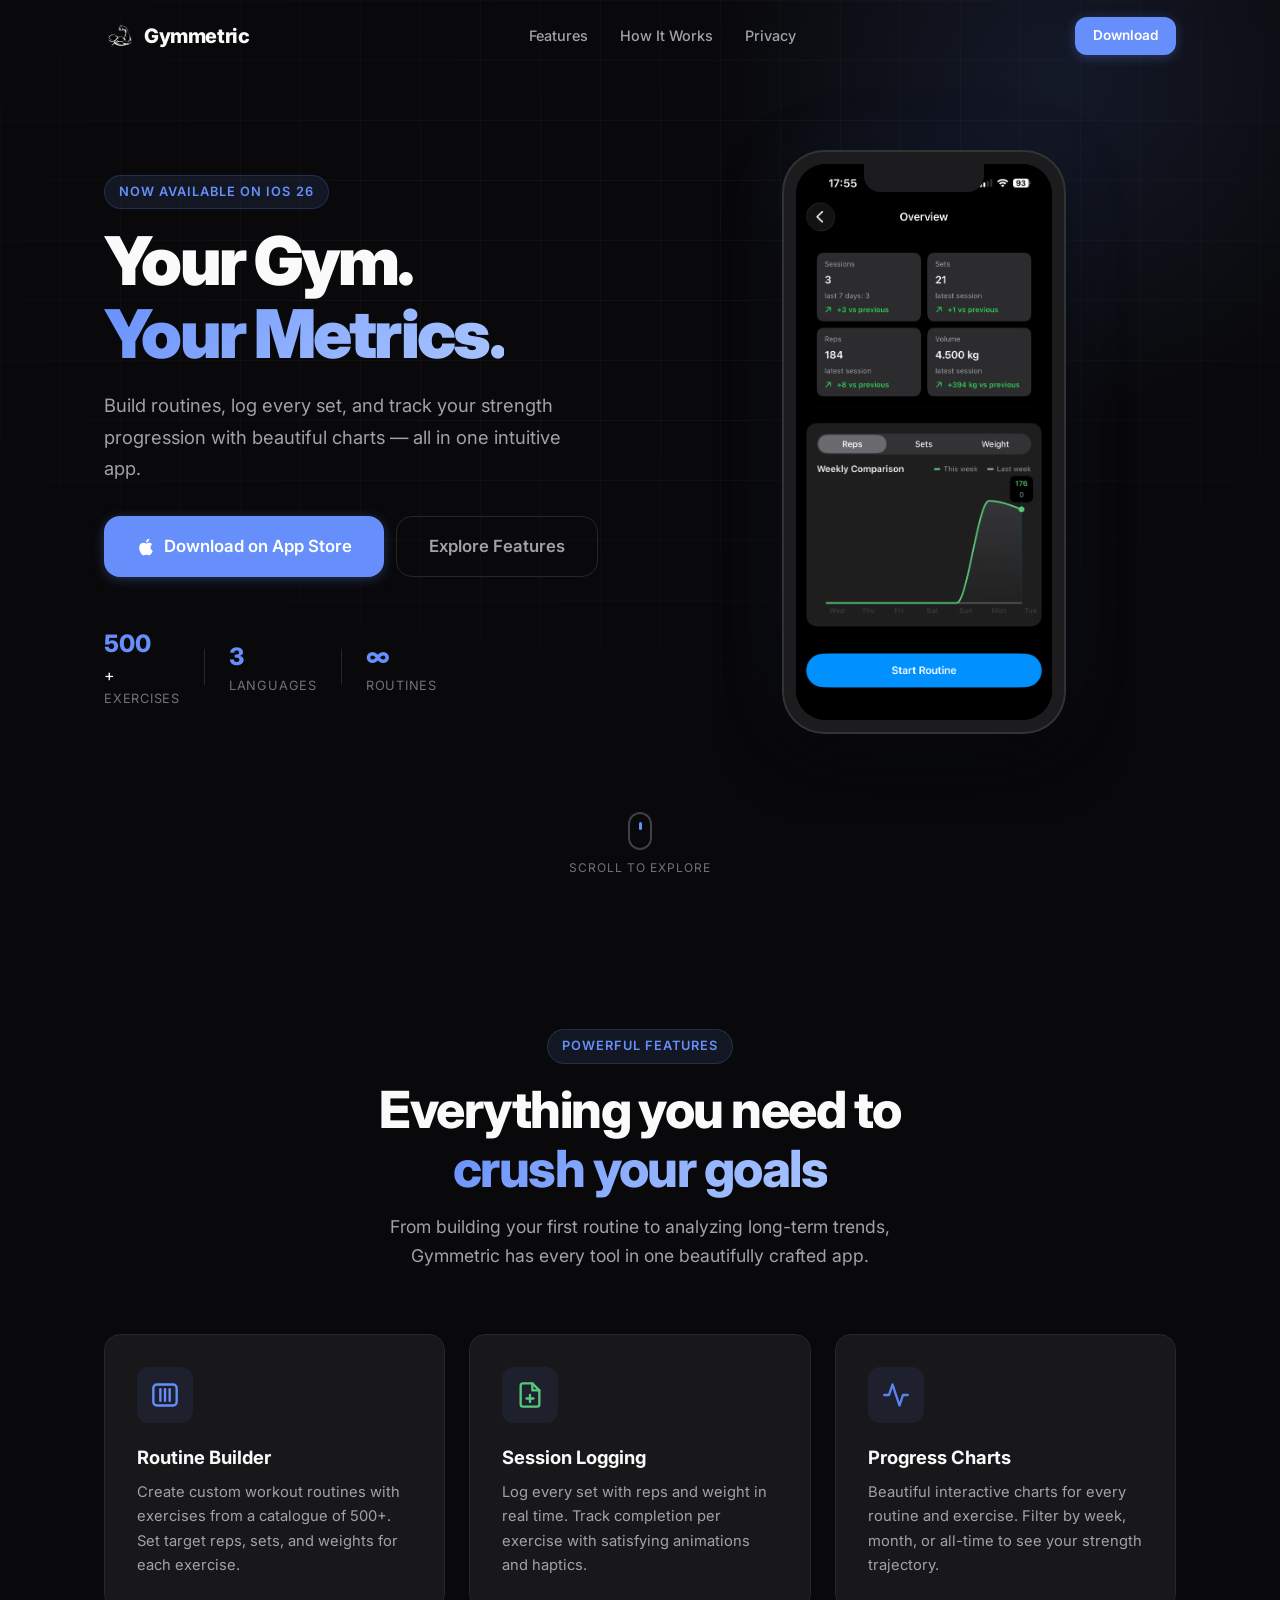
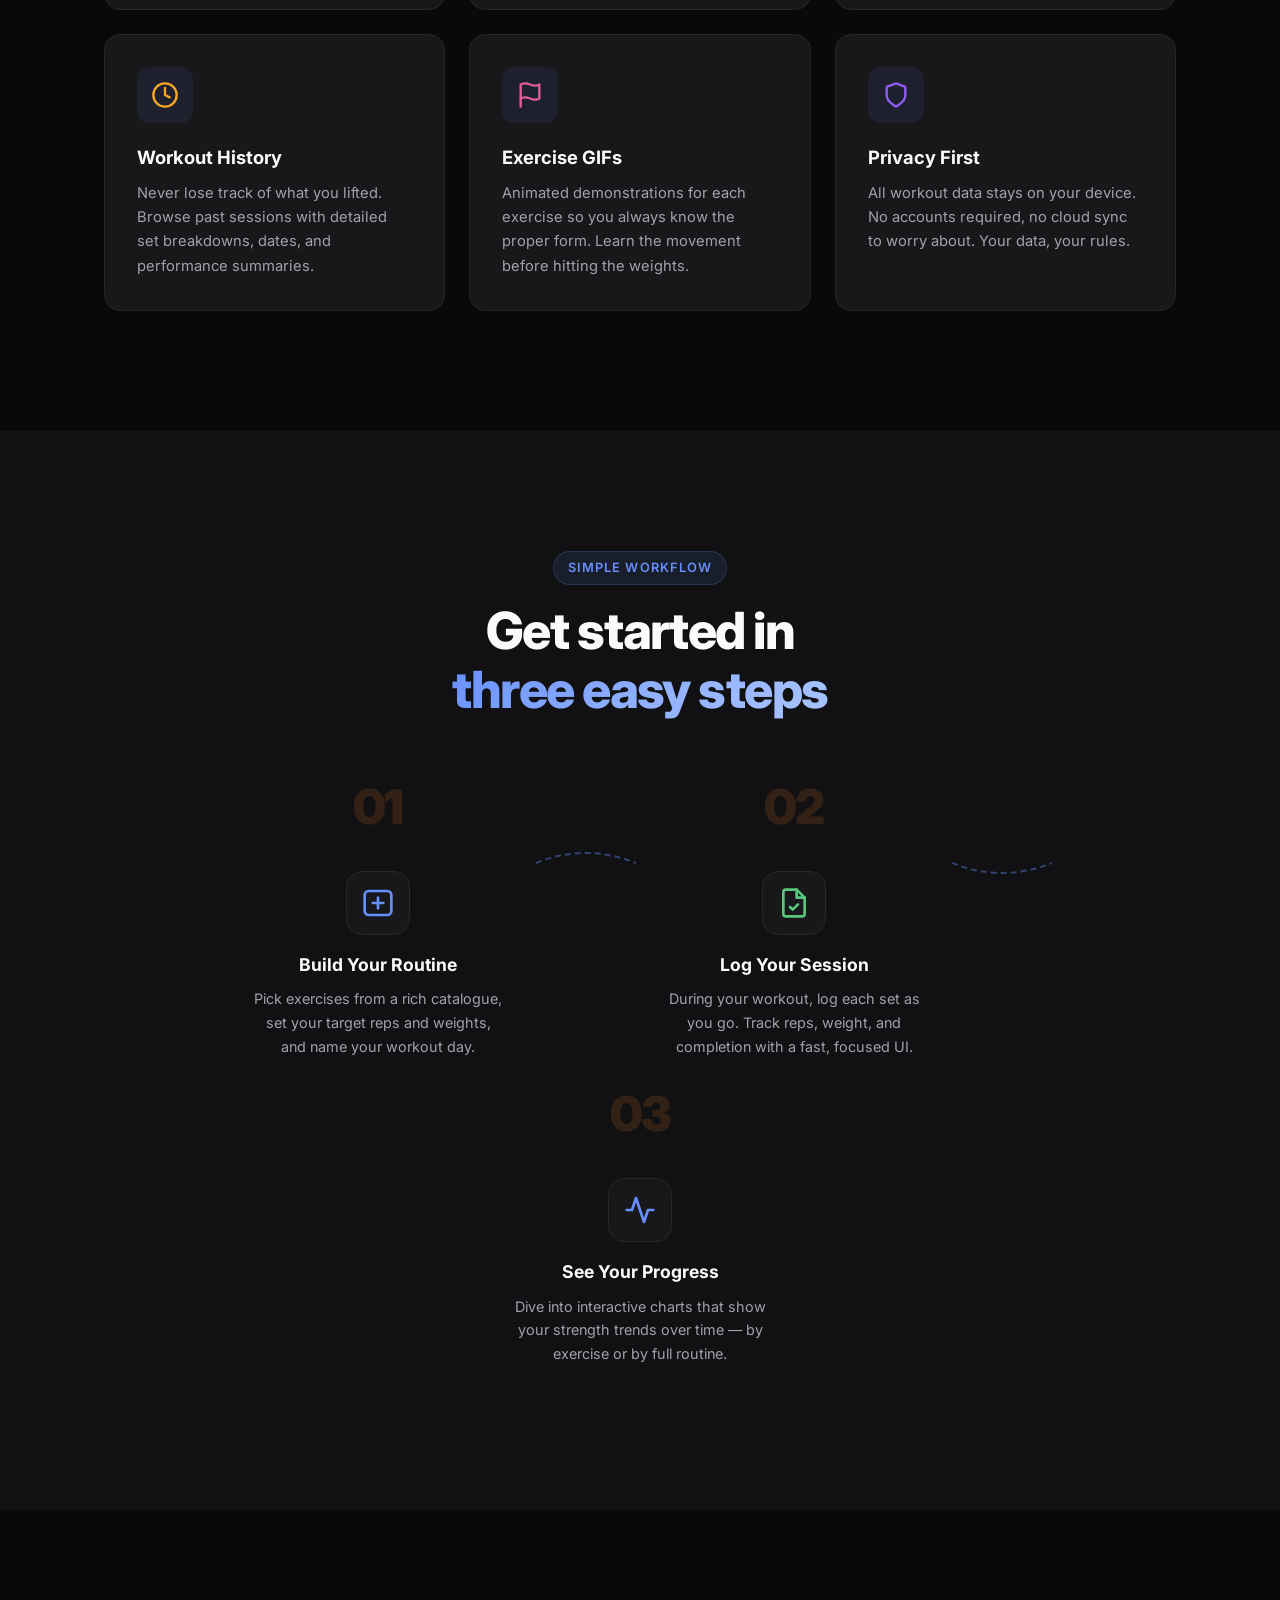
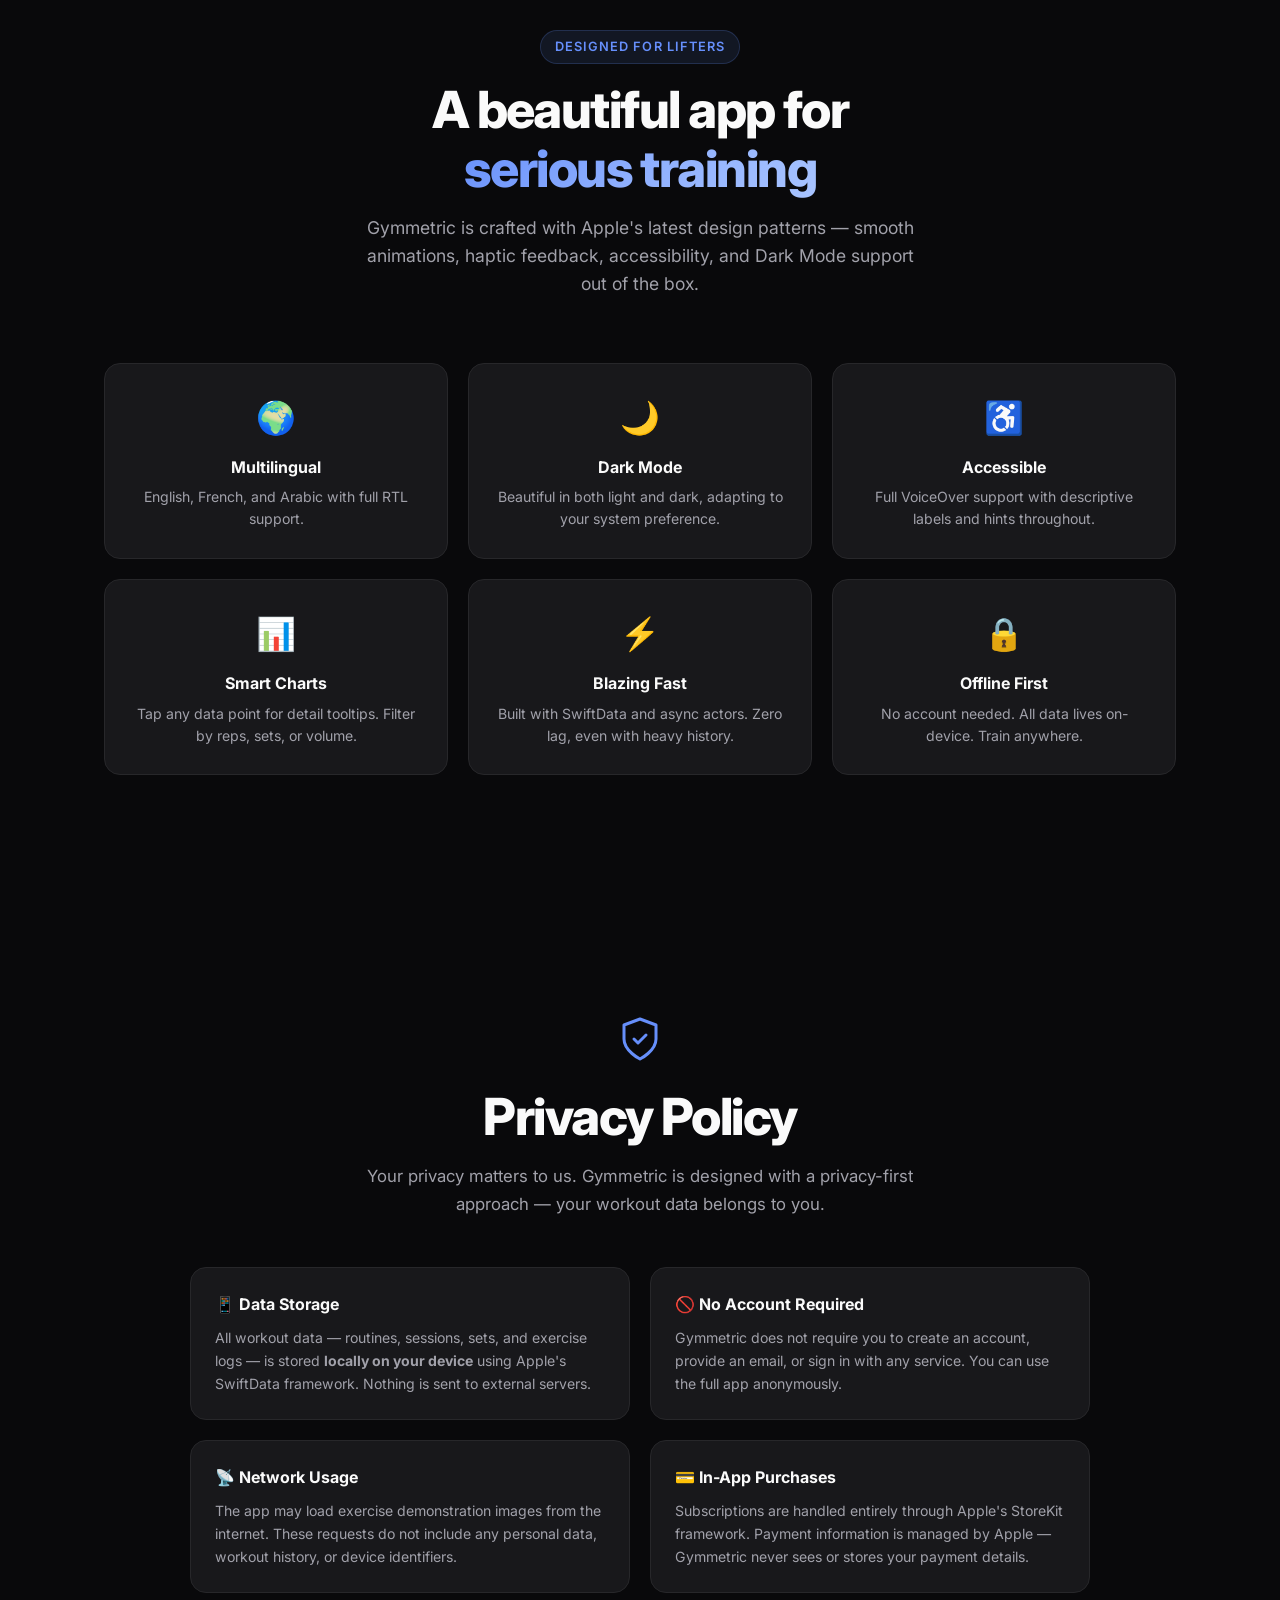
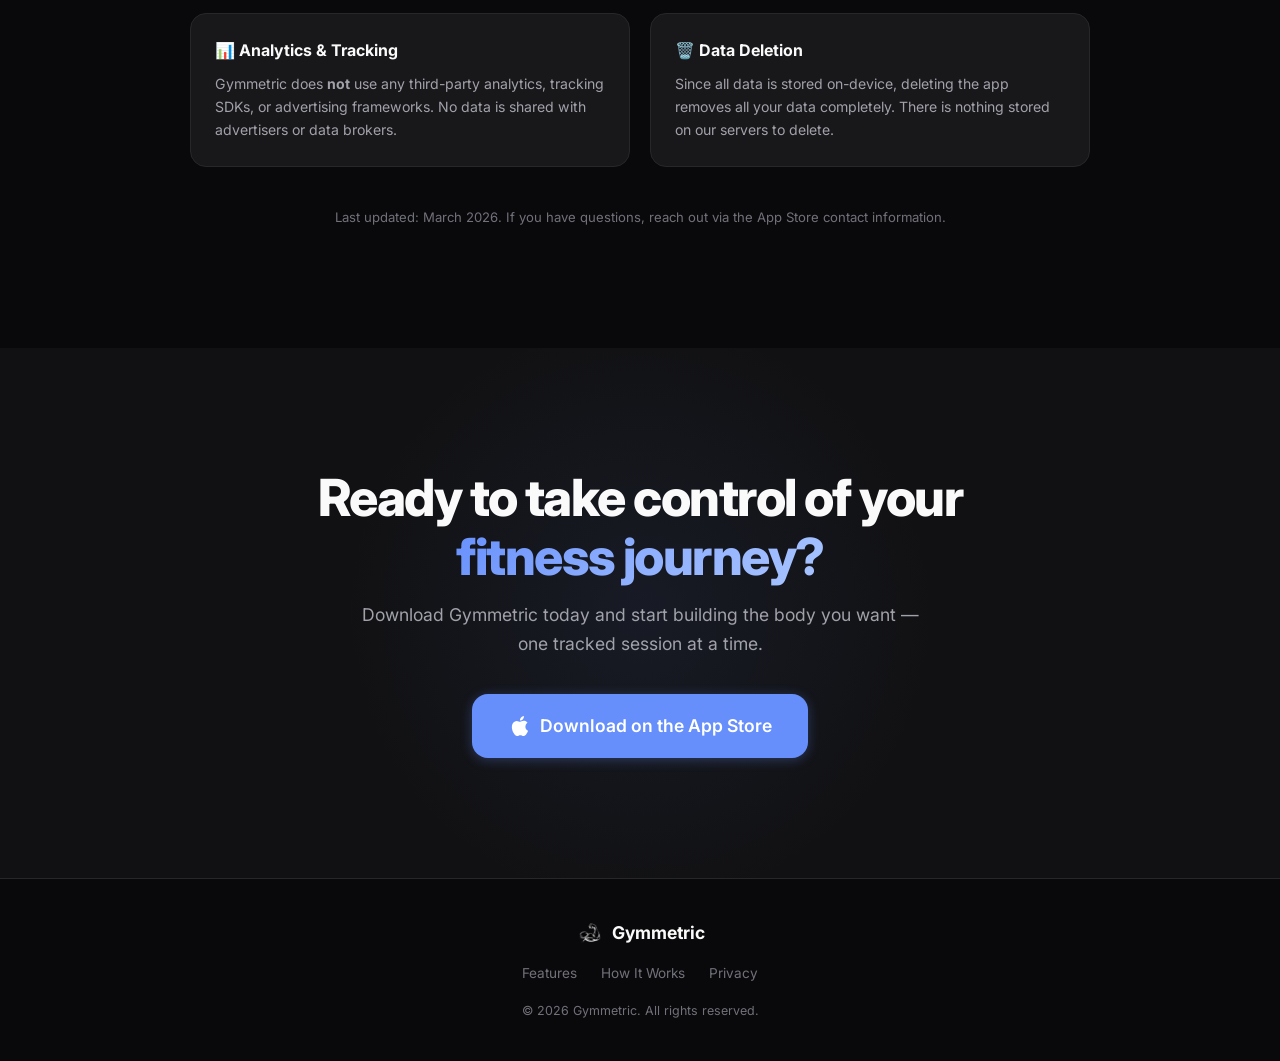
==== commit a36c8be3: "feat: update download links and replace mock app UI with screenshot" ====
--- a/index.html
+++ b/index.html
@@ -26,7 +26,7 @@
                 <li><a href="#how-it-works">How It Works</a></li>
                 <li><a href="#privacy">Privacy</a></li>
             </ul>
-            <a href="#download" class="btn btn--sm btn--primary nav__cta">Download</a>
+            <a href="https://apps.apple.com/ma/app/gymmetric-gym-workout-tracker/id6747186413" target="_blank" rel="noopener" class="btn btn--sm btn--primary nav__cta">Download</a>
             <button class="nav__hamburger" id="hamburger" aria-label="Toggle menu">
                 <span></span><span></span><span></span>
             </button>
@@ -39,7 +39,7 @@
             <li><a href="#features">Features</a></li>
             <li><a href="#how-it-works">How It Works</a></li>
             <li><a href="#privacy">Privacy</a></li>
-            <li><a href="#download" class="btn btn--primary btn--block">Download</a></li>
+            <li><a href="https://apps.apple.com/ma/app/gymmetric-gym-workout-tracker/id6747186413" target="_blank" rel="noopener" class="btn btn--primary btn--block">Download</a></li>
         </ul>
     </div>
 
@@ -58,9 +58,9 @@
                     Build routines, log every set, and track your strength progression with beautiful charts — all in one intuitive app.
                 </p>
                 <div class="hero__actions">
-                    <a href="#download" class="btn btn--primary btn--lg">
-                        <svg width="20" height="20" viewBox="0 0 24 24" fill="none" stroke="currentColor" stroke-width="2" stroke-linecap="round" stroke-linejoin="round"><path d="M18 13v6a2 2 0 0 1-2 2H5a2 2 0 0 1-2-2v-6"/><polyline points="7 10 12 15 17 10"/><line x1="12" y1="15" x2="12" y2="3"/></svg>
-                        Download for iOS
+                    <a href="https://apps.apple.com/ma/app/gymmetric-gym-workout-tracker/id6747186413" target="_blank" rel="noopener" class="btn btn--primary btn--lg">
+                        <svg width="20" height="20" viewBox="0 0 24 24" fill="currentColor"><path d="M18.71 19.5c-.83 1.24-1.71 2.45-3.05 2.47-1.34.03-1.77-.79-3.29-.79-1.53 0-2 .77-3.27.82-1.31.05-2.3-1.32-3.14-2.53C4.25 17 2.94 12.45 4.7 9.39c.87-1.52 2.43-2.48 4.12-2.51 1.28-.02 2.5.87 3.29.87.78 0 2.26-1.07 3.8-.91.65.03 2.47.26 3.64 1.98-.09.06-2.17 1.28-2.15 3.81.03 3.02 2.65 4.03 2.68 4.04-.03.07-.42 1.44-1.38 2.83M13 3.5c.73-.83 1.94-1.46 2.94-1.5.13 1.17-.34 2.35-1.04 3.19-.69.85-1.83 1.51-2.95 1.42-.15-1.15.41-2.35 1.05-3.11z"/></svg>
+                        Download on App Store
                     </a>
                     <a href="#features" class="btn btn--ghost btn--lg">Explore Features</a>
                 </div>
@@ -86,51 +86,7 @@
                     <div class="phone-mockup__frame">
                         <div class="phone-mockup__notch"></div>
                         <div class="phone-mockup__screen">
-                            <!-- Simulated app screen -->
-                            <div class="mock-app">
-                                <div class="mock-app__header">
-                                    <span>Routines</span>
-                                    <span class="mock-app__plus">+</span>
-                                </div>
-                                <div class="mock-app__card mock-app__card--1">
-                                    <div class="mock-app__card-icon">🏋️</div>
-                                    <div>
-                                        <div class="mock-app__card-title">Push Day</div>
-                                        <div class="mock-app__card-sub">6 exercises · 12 sessions</div>
-                                    </div>
-                                    <div class="mock-app__card-arrow">›</div>
-                                </div>
-                                <div class="mock-app__card mock-app__card--2">
-                                    <div class="mock-app__card-icon">💪</div>
-                                    <div>
-                                        <div class="mock-app__card-title">Pull Day</div>
-                                        <div class="mock-app__card-sub">5 exercises · 8 sessions</div>
-                                    </div>
-                                    <div class="mock-app__card-arrow">›</div>
-                                </div>
-                                <div class="mock-app__card mock-app__card--3">
-                                    <div class="mock-app__card-icon">🦵</div>
-                                    <div>
-                                        <div class="mock-app__card-title">Leg Day</div>
-                                        <div class="mock-app__card-sub">4 exercises · 6 sessions</div>
-                                    </div>
-                                    <div class="mock-app__card-arrow">›</div>
-                                </div>
-                                <div class="mock-app__chart">
-                                    <div class="mock-app__chart-title">Weekly Volume</div>
-                                    <svg viewBox="0 0 200 60" class="mock-chart-svg">
-                                        <defs>
-                                            <linearGradient id="chartGrad" x1="0" y1="0" x2="0" y2="1">
-                                                <stop offset="0%" stop-color="#668FFB" stop-opacity="0.3"/>
-                                                <stop offset="100%" stop-color="#668FFB" stop-opacity="0"/>
-                                            </linearGradient>
-                                        </defs>
-                                        <path d="M0,50 Q25,45 50,35 T100,20 T150,25 T200,10 L200,60 L0,60 Z" fill="url(#chartGrad)"/>
-                                        <path d="M0,50 Q25,45 50,35 T100,20 T150,25 T200,10" fill="none" stroke="#668FFB" stroke-width="2.5" stroke-linecap="round"/>
-                                        <circle cx="200" cy="10" r="4" fill="#668FFB"/>
-                                    </svg>
-                                </div>
-                            </div>
+                            <img src="demoapp.png" alt="Gymmetric app screenshot showing routine overview with stats and charts" class="phone-mockup__screenshot">
                         </div>
                     </div>
                 </div>
@@ -355,7 +311,7 @@
             <div class="cta__inner reveal">
                 <h2 class="section-title">Ready to take control of your<br><span class="gradient-text">fitness journey?</span></h2>
                 <p class="section-subtitle">Download Gymmetric today and start building the body you want — one tracked session at a time.</p>
-                <a href="#" class="btn btn--primary btn--lg btn--app-store">
+                <a href="https://apps.apple.com/ma/app/gymmetric-gym-workout-tracker/id6747186413" target="_blank" rel="noopener" class="btn btn--primary btn--lg btn--app-store">
                     <svg width="24" height="24" viewBox="0 0 24 24" fill="currentColor"><path d="M18.71 19.5c-.83 1.24-1.71 2.45-3.05 2.47-1.34.03-1.77-.79-3.29-.79-1.53 0-2 .77-3.27.82-1.31.05-2.3-1.32-3.14-2.53C4.25 17 2.94 12.45 4.7 9.39c.87-1.52 2.43-2.48 4.12-2.51 1.28-.02 2.5.87 3.29.87.78 0 2.26-1.07 3.8-.91.65.03 2.47.26 3.64 1.98-.09.06-2.17 1.28-2.15 3.81.03 3.02 2.65 4.03 2.68 4.04-.03.07-.42 1.44-1.38 2.83M13 3.5c.73-.83 1.94-1.46 2.94-1.5.13 1.17-.34 2.35-1.04 3.19-.69.85-1.83 1.51-2.95 1.42-.15-1.15.41-2.35 1.05-3.11z"/></svg>
                     Download on the App Store
                 </a>
--- a/styles.css
+++ b/styles.css
@@ -499,103 +499,12 @@
     overflow: hidden;
 }
 
-/* Mock app UI inside phone */
-.mock-app {
-    padding: 48px 16px 16px;
+.phone-mockup__screenshot {
+    width: 100%;
     height: 100%;
-    display: flex;
-    flex-direction: column;
-    gap: 10px;
-}
-
-.mock-app__header {
-    display: flex;
-    justify-content: space-between;
-    align-items: center;
-    font-size: 1.2rem;
-    font-weight: 700;
-    padding: 0 4px 8px;
-}
-
-.mock-app__plus {
-    width: 28px;
-    height: 28px;
-    display: flex;
-    align-items: center;
-    justify-content: center;
-    background: var(--primary);
-    border-radius: 8px;
-    font-size: 1.2rem;
-    font-weight: 600;
-}
-
-.mock-app__card {
-    display: flex;
-    align-items: center;
-    gap: 10px;
-    padding: 12px;
-    background: #1C1C1E;
-    border-radius: 14px;
-    opacity: 0;
-    transform: translateY(12px);
-    animation: card-appear 0.5s ease forwards;
-}
-
-.mock-app__card--1 { animation-delay: 0.8s; }
-.mock-app__card--2 { animation-delay: 1.1s; }
-.mock-app__card--3 { animation-delay: 1.4s; }
-
-@keyframes card-appear {
-    to { opacity: 1; transform: translateY(0); }
-}
-
-.mock-app__card-icon {
-    font-size: 1.4rem;
-    width: 40px;
-    height: 40px;
-    display: flex;
-    align-items: center;
-    justify-content: center;
-    background: rgba(255,255,255,.06);
-    border-radius: 10px;
-    flex-shrink: 0;
-}
-
-.mock-app__card-title {
-    font-size: 0.85rem;
-    font-weight: 600;
-}
-
-.mock-app__card-sub {
-    font-size: 0.7rem;
-    color: var(--text-muted);
-}
-
-.mock-app__card-arrow {
-    margin-left: auto;
-    color: var(--text-muted);
-    font-size: 1.2rem;
-}
-
-.mock-app__chart {
-    margin-top: auto;
-    padding: 14px;
-    background: #1C1C1E;
-    border-radius: 14px;
-    opacity: 0;
-    animation: card-appear 0.5s ease forwards;
-    animation-delay: 1.7s;
-}
-
-.mock-app__chart-title {
-    font-size: 0.75rem;
-    color: var(--text-muted);
-    margin-bottom: 8px;
-}
-
-.mock-chart-svg {
-    width: 100%;
-    height: 60px;
+    object-fit: cover;
+    object-position: top;
+    display: block;
 }
 
 /* ======================== FEATURES ======================== */
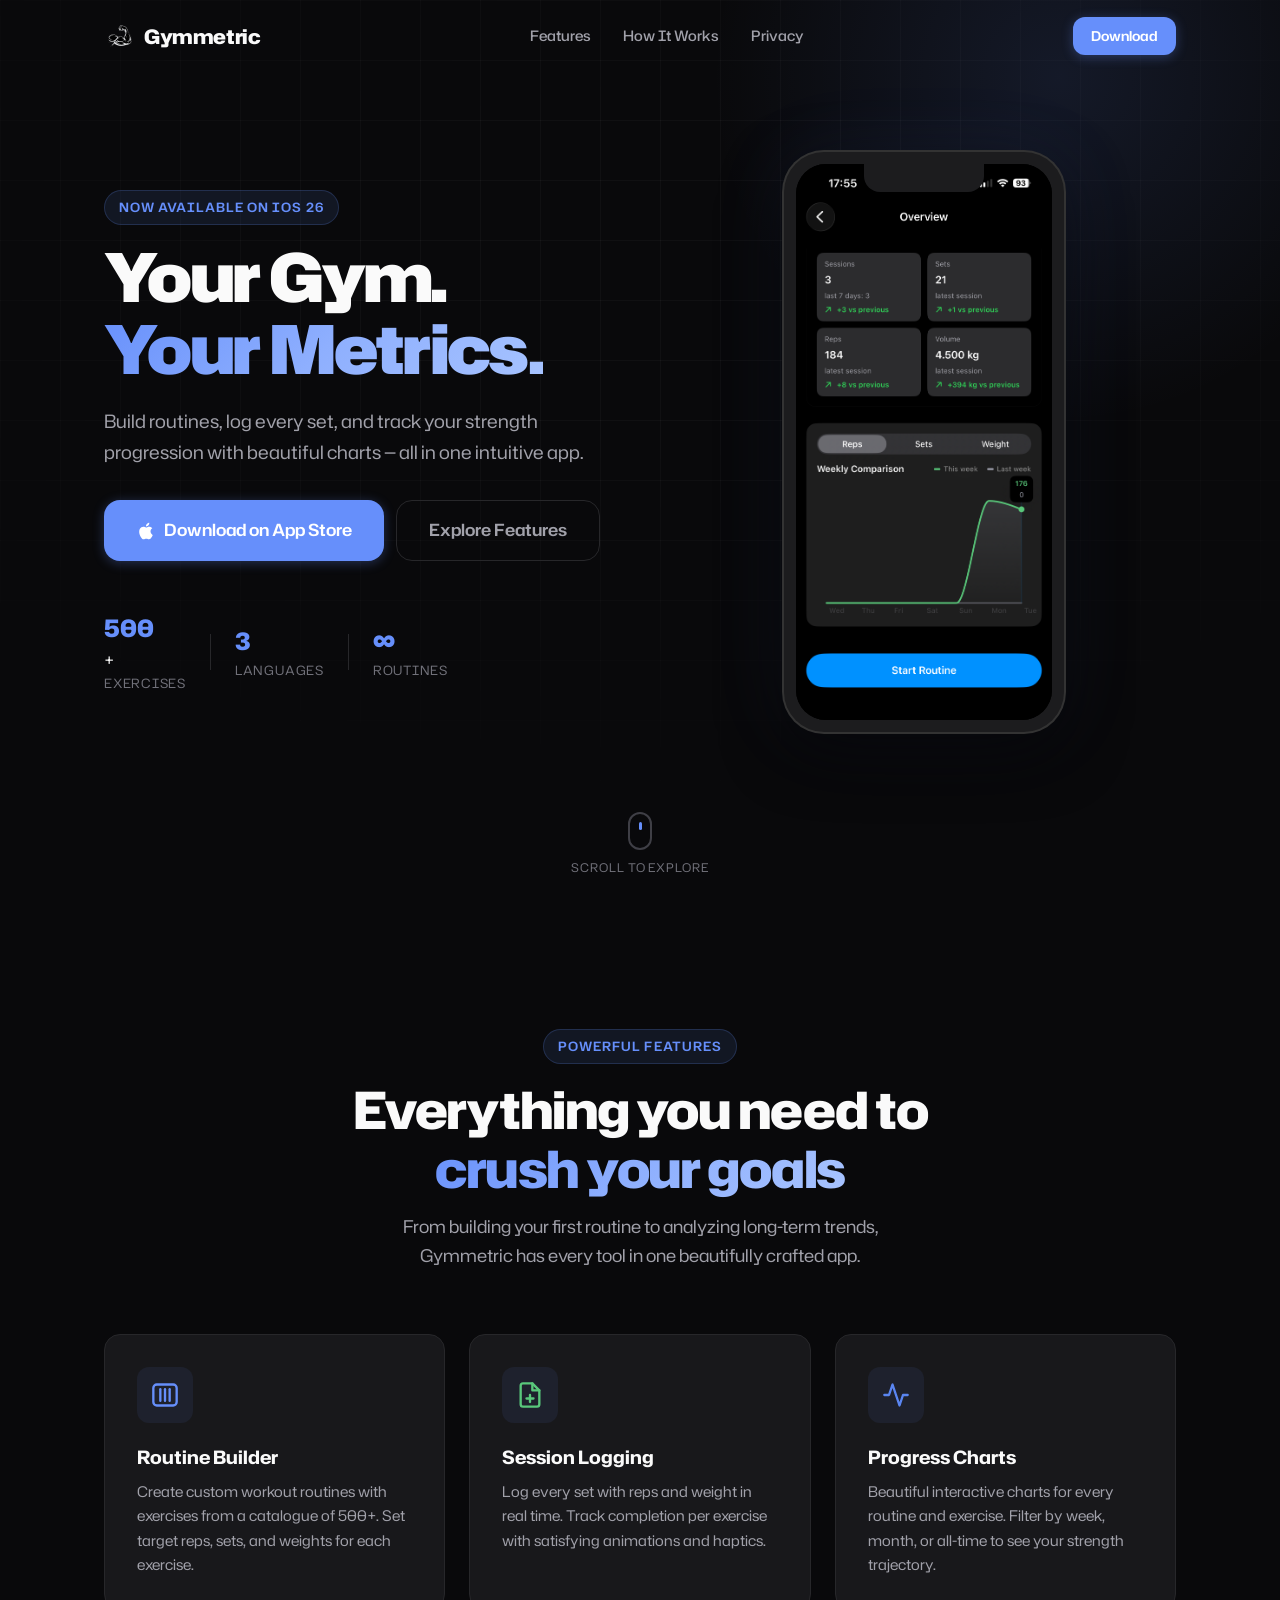
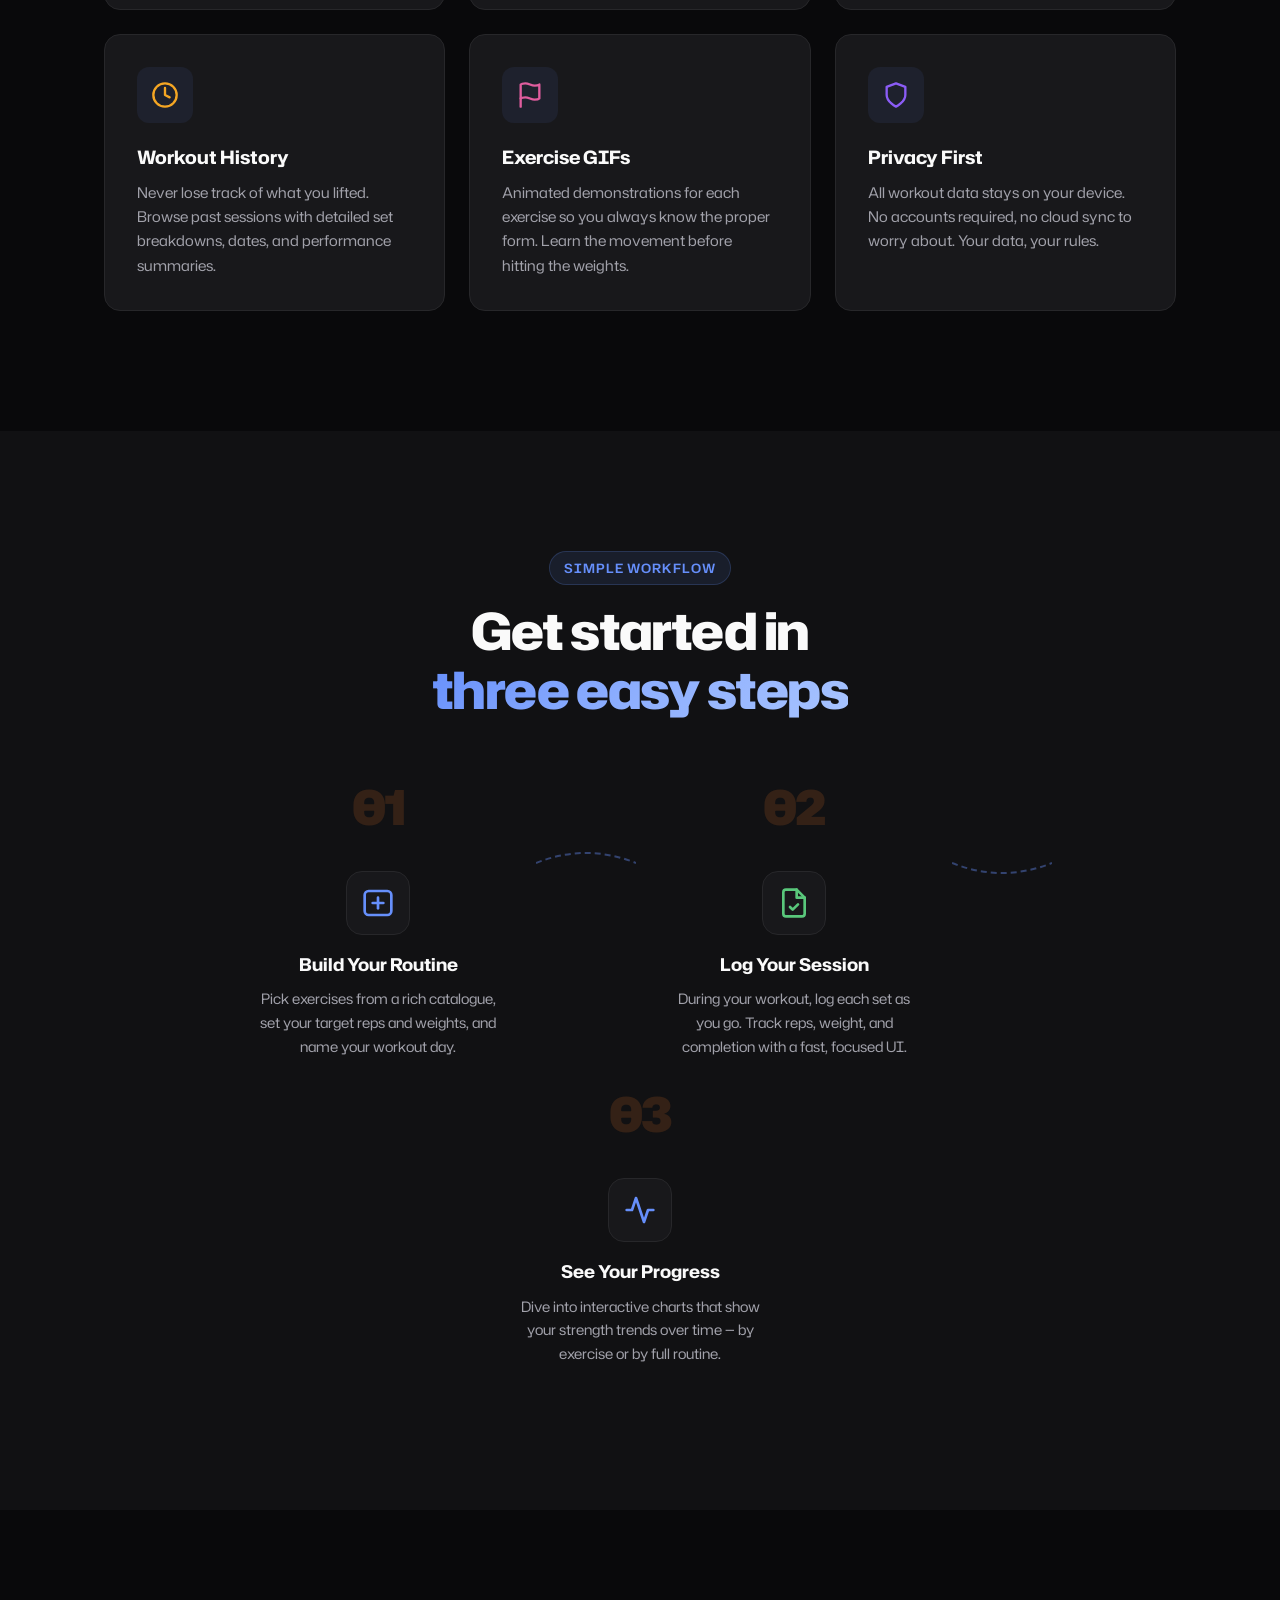
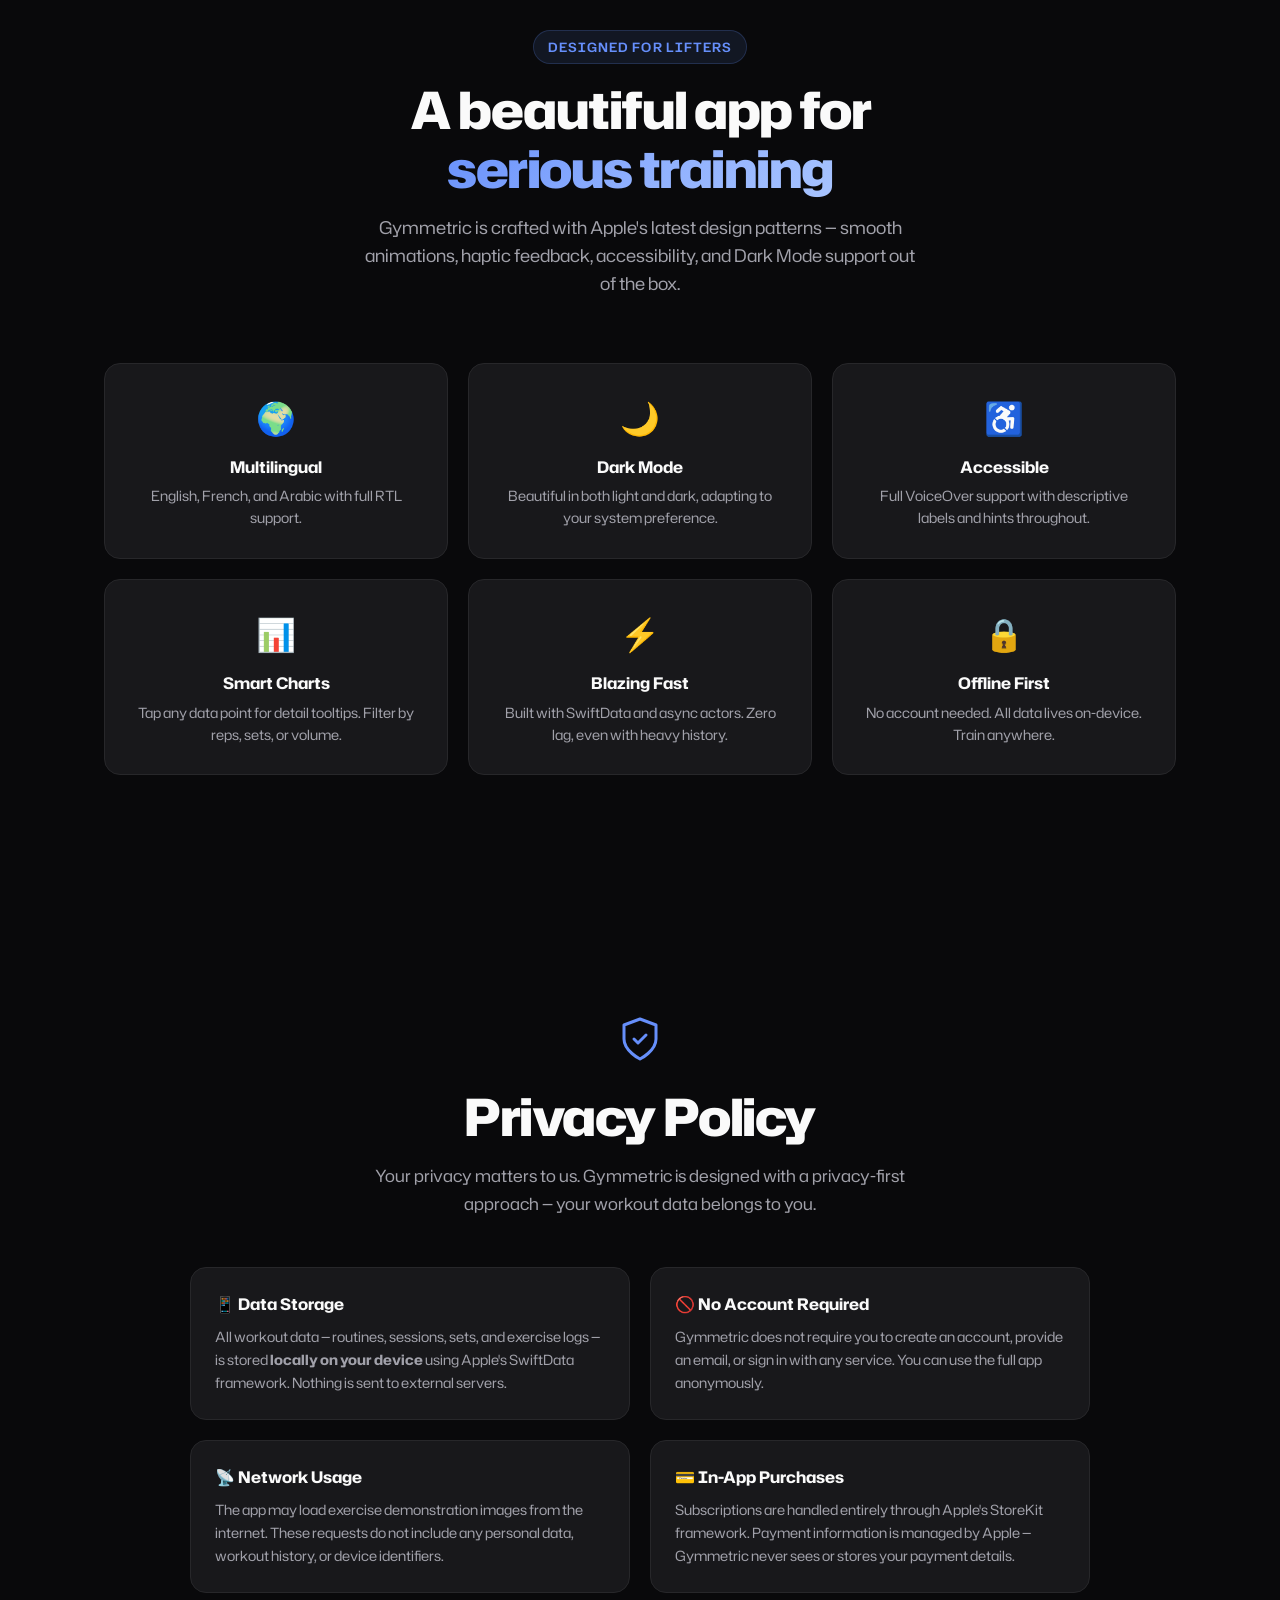
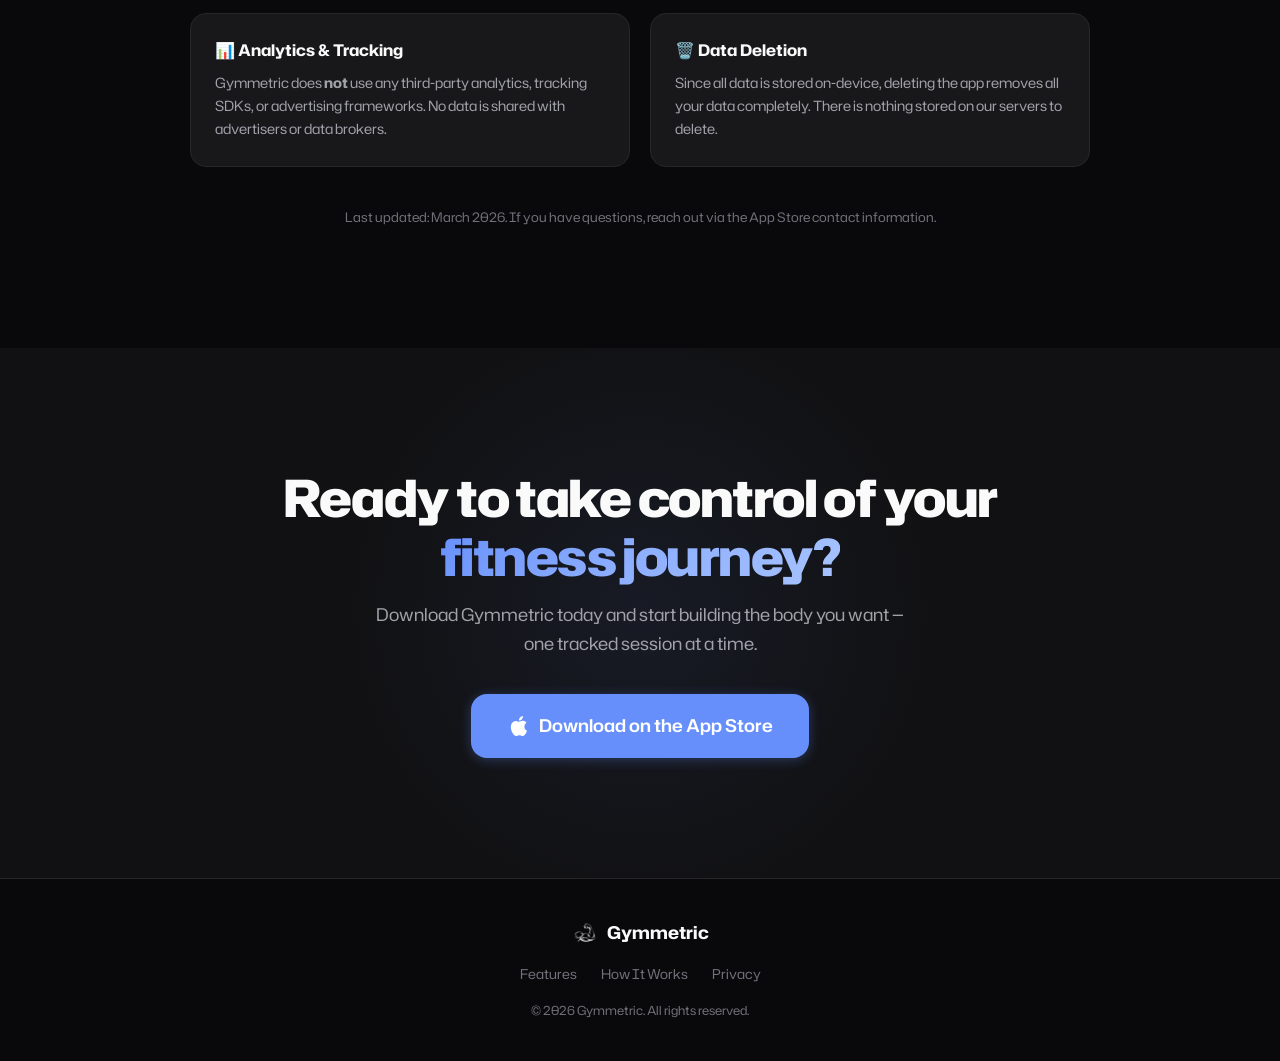
==== commit 8873070c: "feat: add new font type" ====
--- a/index.html
+++ b/index.html
@@ -5,12 +5,12 @@
     <meta name="viewport" content="width=device-width, initial-scale=1.0">
     <title>Gymmetric — Your Gym Companion</title>
     <meta name="description" content="Build routines, track sets & reps, and visualize your progress with beautiful charts. Gymmetric is the iOS fitness companion designed for lifters who want results.">
-    <link rel="stylesheet" href="styles.css">
-    <link rel="icon" type="image/png" href="logo.png">
-    <link rel="apple-touch-icon" href="logo.png">
+    <link rel="stylesheet" href="assets/css/styles.css">
+    <link rel="icon" type="image/png" href="assets/images/logo.png">
+    <link rel="apple-touch-icon" href="assets/images/logo.png">
     <link rel="preconnect" href="https://fonts.googleapis.com">
     <link rel="preconnect" href="https://fonts.gstatic.com" crossorigin>
-    <link href="https://fonts.googleapis.com/css2?family=Inter:wght@400;500;600;700;800;900&display=swap" rel="stylesheet">
+    <link href="https://fonts.googleapis.com/css2?family=Hubot+Sans:ital,wght@0,200..900;1,200..900&display=swap" rel="stylesheet">
 </head>
 <body>
 
@@ -18,7 +18,7 @@
     <nav class="nav" id="nav">
         <div class="nav__inner container">
             <a href="#" class="nav__logo">
-                <img src="logo.png" alt="Gymmetric" class="nav__logo-img">
+                <img src="assets/images/logo.png" alt="Gymmetric" class="nav__logo-img">
                 Gymmetric
             </a>
             <ul class="nav__links">
@@ -86,7 +86,7 @@
                     <div class="phone-mockup__frame">
                         <div class="phone-mockup__notch"></div>
                         <div class="phone-mockup__screen">
-                            <img src="demoapp.png" alt="Gymmetric app screenshot showing routine overview with stats and charts" class="phone-mockup__screenshot">
+                            <img src="assets/images/demoapp.png" alt="Gymmetric app screenshot showing routine overview with stats and charts" class="phone-mockup__screenshot">
                         </div>
                     </div>
                 </div>
@@ -324,7 +324,7 @@
         <div class="container">
             <div class="footer__inner">
                 <div class="footer__brand">
-                    <img src="logo.png" alt="Gymmetric" class="footer__logo-img">
+                    <img src="assets/images/logo.png" alt="Gymmetric" class="footer__logo-img">
                     <span>Gymmetric</span>
                 </div>
                 <div class="footer__links">
@@ -337,6 +337,6 @@
         </div>
     </footer>
 
-    <script src="script.js"></script>
+    <script src="assets/js/script.js"></script>
 </body>
 </html>
--- a/assets/css/styles.css
+++ b/assets/css/styles.css
@@ -0,0 +1,1057 @@
+/* ================================================
+   GYMMETRIC LANDING PAGE — STYLES
+   ================================================ */
+
+/* ---------- Reset & Base ---------- */
+*, *::before, *::after {
+    margin: 0;
+    padding: 0;
+    box-sizing: border-box;
+}
+
+:root {
+    --primary: #668FFB;
+    --primary-dark: #4F7AE6;
+    --primary-light: #8EAFFE;
+    --green: #59C77B;
+    --blue: #668FFB;
+    --purple: #8B5CF6;
+    --pink: #E05D9E;
+
+    --bg: #09090B;
+    --bg-subtle: #111113;
+    --bg-card: #18181B;
+    --bg-card-hover: #1F1F23;
+    --border: #27272A;
+    --border-light: #3F3F46;
+
+    --text: #FAFAFA;
+    --text-secondary: #A1A1AA;
+    --text-muted: #71717A;
+
+    --radius-sm: 8px;
+    --radius: 12px;
+    --radius-lg: 16px;
+    --radius-xl: 24px;
+    --radius-full: 9999px;
+
+    --shadow-sm: 0 1px 2px rgba(0,0,0,.3);
+    --shadow: 0 4px 16px rgba(0,0,0,.4);
+    --shadow-lg: 0 8px 32px rgba(0,0,0,.5);
+    --shadow-glow: 0 0 60px rgba(102,143,251,.15);
+
+    --transition: 0.3s cubic-bezier(.4,0,.2,1);
+    --transition-slow: 0.6s cubic-bezier(.4,0,.2,1);
+
+    --container: 1120px;
+    --nav-h: 72px;
+}
+
+html {
+    scroll-behavior: smooth;
+    -webkit-font-smoothing: antialiased;
+    -moz-osx-font-smoothing: grayscale;
+}
+
+body {
+    font-family: 'Hubot Sans', -apple-system, BlinkMacSystemFont, 'Segoe UI', sans-serif;
+    background: var(--bg);
+    color: var(--text);
+    line-height: 1.6;
+    overflow-x: hidden;
+}
+
+img { display: block; max-width: 100%; }
+a { text-decoration: none; color: inherit; }
+ul { list-style: none; }
+
+/* ---------- Container ---------- */
+.container {
+    width: 100%;
+    max-width: var(--container);
+    margin: 0 auto;
+    padding: 0 24px;
+}
+
+/* ---------- Typography ---------- */
+.section-title {
+    font-size: clamp(2rem, 5vw, 3.2rem);
+    font-weight: 800;
+    line-height: 1.15;
+    letter-spacing: -0.03em;
+}
+
+.section-subtitle {
+    font-size: 1.1rem;
+    color: var(--text-secondary);
+    max-width: 560px;
+    margin: 16px auto 0;
+}
+
+.gradient-text {
+    background: linear-gradient(135deg, var(--primary), var(--primary-light), #A8C4FF);
+    -webkit-background-clip: text;
+    -webkit-text-fill-color: transparent;
+    background-clip: text;
+}
+
+.section-header {
+    text-align: center;
+    margin-bottom: 64px;
+}
+
+/* ---------- Badge ---------- */
+.badge {
+    display: inline-block;
+    padding: 6px 14px;
+    font-size: 0.8rem;
+    font-weight: 600;
+    text-transform: uppercase;
+    letter-spacing: 0.08em;
+    color: var(--primary);
+    background: rgba(102,143,251,.1);
+    border: 1px solid rgba(102,143,251,.2);
+    border-radius: var(--radius-full);
+    margin-bottom: 16px;
+}
+
+/* ---------- Buttons ---------- */
+.btn {
+    display: inline-flex;
+    align-items: center;
+    justify-content: center;
+    gap: 8px;
+    font-family: inherit;
+    font-weight: 600;
+    border: none;
+    border-radius: var(--radius);
+    cursor: pointer;
+    transition: var(--transition);
+    white-space: nowrap;
+}
+
+.btn--sm { padding: 8px 18px; font-size: 0.85rem; }
+.btn--lg { padding: 16px 32px; font-size: 1.05rem; border-radius: var(--radius-lg); }
+.btn--block { width: 100%; }
+
+.btn--primary {
+    background: var(--primary);
+    color: #fff;
+    box-shadow: 0 2px 12px rgba(102,143,251,.3);
+}
+.btn--primary:hover {
+    background: var(--primary-dark);
+    box-shadow: 0 4px 20px rgba(102,143,251,.45);
+    transform: translateY(-1px);
+}
+
+.btn--ghost {
+    background: transparent;
+    color: var(--text-secondary);
+    border: 1px solid var(--border);
+}
+.btn--ghost:hover {
+    color: var(--text);
+    border-color: var(--border-light);
+    background: rgba(255,255,255,.04);
+}
+
+.btn--outline {
+    background: transparent;
+    color: var(--text);
+    border: 1px solid var(--border);
+}
+.btn--outline:hover {
+    border-color: var(--primary);
+    color: var(--primary);
+    background: rgba(102,143,251,.05);
+}
+
+/* ======================== NAV ======================== */
+.nav {
+    position: fixed;
+    top: 0;
+    left: 0;
+    right: 0;
+    height: var(--nav-h);
+    z-index: 100;
+    transition: var(--transition);
+    background: transparent;
+}
+
+.nav--scrolled {
+    background: rgba(9,9,11,.85);
+    backdrop-filter: blur(16px) saturate(1.8);
+    -webkit-backdrop-filter: blur(16px) saturate(1.8);
+    border-bottom: 1px solid var(--border);
+}
+
+.nav__inner {
+    display: flex;
+    align-items: center;
+    justify-content: space-between;
+    height: 100%;
+}
+
+.nav__logo {
+    display: flex;
+    align-items: center;
+    gap: 8px;
+    font-size: 1.25rem;
+    font-weight: 800;
+    letter-spacing: -0.02em;
+}
+
+.nav__logo-img {
+    width: 32px;
+    height: 32px;
+    object-fit: contain;
+    filter: invert(1);
+}
+
+.footer__logo-img {
+    width: 28px;
+    height: 28px;
+    object-fit: contain;
+    filter: invert(1);
+}
+
+.nav__links {
+    display: flex;
+    gap: 32px;
+}
+
+.nav__links a {
+    font-size: 0.9rem;
+    font-weight: 500;
+    color: var(--text-secondary);
+    transition: var(--transition);
+    position: relative;
+}
+
+.nav__links a::after {
+    content: '';
+    position: absolute;
+    bottom: -4px;
+    left: 0;
+    width: 0;
+    height: 2px;
+    background: var(--primary);
+    border-radius: 1px;
+    transition: var(--transition);
+}
+
+.nav__links a:hover {
+    color: var(--text);
+}
+
+.nav__links a:hover::after {
+    width: 100%;
+}
+
+.nav__hamburger {
+    display: none;
+    flex-direction: column;
+    gap: 5px;
+    background: none;
+    border: none;
+    cursor: pointer;
+    padding: 4px;
+}
+
+.nav__hamburger span {
+    display: block;
+    width: 22px;
+    height: 2px;
+    background: var(--text);
+    border-radius: 2px;
+    transition: var(--transition);
+}
+
+.mobile-menu {
+    position: fixed;
+    top: var(--nav-h);
+    left: 0;
+    right: 0;
+    background: rgba(9,9,11,.95);
+    backdrop-filter: blur(20px);
+    -webkit-backdrop-filter: blur(20px);
+    padding: 24px;
+    z-index: 99;
+    transform: translateY(-110%);
+    opacity: 0;
+    transition: var(--transition);
+    border-bottom: 1px solid var(--border);
+}
+
+.mobile-menu.open {
+    transform: translateY(0);
+    opacity: 1;
+}
+
+.mobile-menu ul {
+    display: flex;
+    flex-direction: column;
+    gap: 16px;
+}
+
+.mobile-menu a {
+    font-size: 1.1rem;
+    font-weight: 500;
+    color: var(--text-secondary);
+    transition: var(--transition);
+}
+
+.mobile-menu a:hover {
+    color: var(--text);
+}
+
+/* ======================== HERO ======================== */
+.hero {
+    position: relative;
+    min-height: 100vh;
+    display: flex;
+    flex-direction: column;
+    justify-content: center;
+    padding-top: var(--nav-h);
+    overflow: hidden;
+}
+
+.hero__bg-glow {
+    position: absolute;
+    top: -30%;
+    right: -10%;
+    width: 700px;
+    height: 700px;
+    background: radial-gradient(circle, rgba(102,143,251,.12) 0%, transparent 70%);
+    border-radius: 50%;
+    pointer-events: none;
+    animation: pulse-glow 6s ease-in-out infinite;
+}
+
+@keyframes pulse-glow {
+    0%, 100% { transform: scale(1); opacity: 1; }
+    50% { transform: scale(1.15); opacity: 0.7; }
+}
+
+.hero__bg-grid {
+    position: absolute;
+    inset: 0;
+    background-image:
+        linear-gradient(rgba(255,255,255,.03) 1px, transparent 1px),
+        linear-gradient(90deg, rgba(255,255,255,.03) 1px, transparent 1px);
+    background-size: 60px 60px;
+    mask-image: radial-gradient(ellipse 80% 60% at 50% 30%, black 30%, transparent 100%);
+    -webkit-mask-image: radial-gradient(ellipse 80% 60% at 50% 30%, black 30%, transparent 100%);
+    pointer-events: none;
+}
+
+.hero__inner {
+    display: grid;
+    grid-template-columns: 1fr 1fr;
+    align-items: center;
+    gap: 64px;
+    padding: 80px 24px;
+    position: relative;
+    z-index: 1;
+}
+
+.hero__title {
+    font-size: clamp(2.8rem, 6vw, 4.2rem);
+    font-weight: 900;
+    line-height: 1.08;
+    letter-spacing: -0.04em;
+}
+
+.hero__subtitle {
+    font-size: 1.15rem;
+    color: var(--text-secondary);
+    margin-top: 20px;
+    line-height: 1.7;
+    max-width: 480px;
+}
+
+.hero__actions {
+    display: flex;
+    gap: 12px;
+    margin-top: 32px;
+    flex-wrap: wrap;
+}
+
+.hero__stats {
+    display: flex;
+    align-items: center;
+    gap: 24px;
+    margin-top: 48px;
+}
+
+.hero__stat {
+    display: flex;
+    flex-direction: column;
+}
+
+.hero__stat-value {
+    font-size: 1.5rem;
+    font-weight: 800;
+    color: var(--primary);
+}
+
+.hero__stat-label {
+    font-size: 0.8rem;
+    color: var(--text-muted);
+    text-transform: uppercase;
+    letter-spacing: 0.06em;
+}
+
+.hero__stat-divider {
+    width: 1px;
+    height: 36px;
+    background: var(--border);
+}
+
+/* Scroll hint */
+.hero__scroll-hint {
+    display: flex;
+    flex-direction: column;
+    align-items: center;
+    gap: 8px;
+    padding-bottom: 32px;
+    position: relative;
+    z-index: 1;
+}
+
+.hero__scroll-hint span {
+    font-size: 0.75rem;
+    color: var(--text-muted);
+    text-transform: uppercase;
+    letter-spacing: 0.08em;
+}
+
+.hero__scroll-mouse {
+    width: 24px;
+    height: 38px;
+    border: 2px solid var(--border-light);
+    border-radius: 12px;
+    display: flex;
+    justify-content: center;
+    padding-top: 8px;
+}
+
+.hero__scroll-dot {
+    width: 3px;
+    height: 8px;
+    background: var(--primary);
+    border-radius: 2px;
+    animation: scroll-bounce 2s ease-in-out infinite;
+}
+
+@keyframes scroll-bounce {
+    0%, 100% { transform: translateY(0); opacity: 1; }
+    50% { transform: translateY(10px); opacity: 0.3; }
+}
+
+/* ---------- Phone Mockup ---------- */
+.hero__visual {
+    display: flex;
+    justify-content: center;
+}
+
+.phone-mockup {
+    perspective: 1200px;
+}
+
+.phone-mockup__frame {
+    width: 280px;
+    height: 580px;
+    background: #1C1C1E;
+    border-radius: 40px;
+    padding: 12px;
+    position: relative;
+    box-shadow:
+        0 0 0 2px #333,
+        0 20px 60px rgba(0,0,0,.5),
+        0 0 80px rgba(102,143,251,.08);
+    animation: phone-float 6s ease-in-out infinite;
+}
+
+@keyframes phone-float {
+    0%, 100% { transform: translateY(0) rotateX(2deg) rotateY(-2deg); }
+    50% { transform: translateY(-12px) rotateX(-1deg) rotateY(1deg); }
+}
+
+.phone-mockup__notch {
+    width: 120px;
+    height: 28px;
+    background: #1C1C1E;
+    border-radius: 0 0 16px 16px;
+    position: absolute;
+    top: 12px;
+    left: 50%;
+    transform: translateX(-50%);
+    z-index: 2;
+}
+
+.phone-mockup__screen {
+    width: 100%;
+    height: 100%;
+    background: #000;
+    border-radius: 30px;
+    overflow: hidden;
+}
+
+.phone-mockup__screenshot {
+    width: 100%;
+    height: 100%;
+    object-fit: cover;
+    object-position: top;
+    display: block;
+}
+
+/* ======================== FEATURES ======================== */
+.features {
+    padding: 120px 0;
+    position: relative;
+}
+
+.features__grid {
+    display: grid;
+    grid-template-columns: repeat(3, 1fr);
+    gap: 24px;
+}
+
+.feature-card {
+    padding: 32px;
+    background: var(--bg-card);
+    border: 1px solid var(--border);
+    border-radius: var(--radius-lg);
+    transition: var(--transition);
+    position: relative;
+    overflow: hidden;
+}
+
+.feature-card::before {
+    content: '';
+    position: absolute;
+    inset: 0;
+    background: radial-gradient(circle at top left, rgba(102,143,251,.04), transparent 50%);
+    opacity: 0;
+    transition: var(--transition-slow);
+}
+
+.feature-card:hover {
+    border-color: var(--border-light);
+    background: var(--bg-card-hover);
+    transform: translateY(-4px);
+    box-shadow: var(--shadow-lg);
+}
+
+.feature-card:hover::before {
+    opacity: 1;
+}
+
+.feature-card__icon {
+    width: 56px;
+    height: 56px;
+    display: flex;
+    align-items: center;
+    justify-content: center;
+    border-radius: var(--radius);
+    background: rgba(102,143,251,.08);
+    color: var(--accent, var(--primary));
+    margin-bottom: 20px;
+    transition: var(--transition);
+}
+
+.feature-card:hover .feature-card__icon {
+    transform: scale(1.08);
+    background: rgba(102,143,251,.12);
+}
+
+.feature-card__title {
+    font-size: 1.15rem;
+    font-weight: 700;
+    margin-bottom: 8px;
+}
+
+.feature-card__desc {
+    font-size: 0.92rem;
+    color: var(--text-secondary);
+    line-height: 1.65;
+}
+
+/* ======================== HOW IT WORKS ======================== */
+.how-it-works {
+    padding: 120px 0;
+    background: var(--bg-subtle);
+}
+
+.steps {
+    display: flex;
+    align-items: flex-start;
+    justify-content: center;
+    gap: 8px;
+    flex-wrap: wrap;
+}
+
+.step {
+    flex: 0 1 300px;
+    text-align: center;
+}
+
+.step__number {
+    font-size: 3rem;
+    font-weight: 900;
+    color: rgba(255,125,41,.15);
+    letter-spacing: -0.04em;
+    line-height: 1;
+    margin-bottom: 16px;
+}
+
+.step__content {
+    padding: 24px;
+}
+
+.step__icon-wrap {
+    width: 64px;
+    height: 64px;
+    display: flex;
+    align-items: center;
+    justify-content: center;
+    background: var(--bg-card);
+    border: 1px solid var(--border);
+    border-radius: var(--radius-lg);
+    margin: 0 auto 16px;
+    transition: var(--transition);
+}
+
+.step:hover .step__icon-wrap {
+    border-color: var(--primary);
+    box-shadow: var(--shadow-glow);
+    transform: scale(1.05);
+}
+
+.step__title {
+    font-size: 1.1rem;
+    font-weight: 700;
+    margin-bottom: 8px;
+}
+
+.step__desc {
+    font-size: 0.9rem;
+    color: var(--text-secondary);
+    line-height: 1.65;
+}
+
+.step__connector {
+    display: flex;
+    align-items: center;
+    padding-top: 60px;
+}
+
+/* ======================== SHOWCASE ======================== */
+.showcase {
+    padding: 120px 0;
+}
+
+.showcase__cards {
+    display: grid;
+    grid-template-columns: repeat(3, 1fr);
+    gap: 20px;
+}
+
+.showcase-card {
+    padding: 28px;
+    background: var(--bg-card);
+    border: 1px solid var(--border);
+    border-radius: var(--radius-lg);
+    transition: var(--transition);
+    text-align: center;
+}
+
+.showcase-card:hover {
+    border-color: var(--border-light);
+    transform: translateY(-3px);
+    box-shadow: var(--shadow);
+}
+
+.showcase-card__emoji {
+    font-size: 2rem;
+    margin-bottom: 12px;
+}
+
+.showcase-card h4 {
+    font-size: 1rem;
+    font-weight: 700;
+    margin-bottom: 6px;
+}
+
+.showcase-card p {
+    font-size: 0.88rem;
+    color: var(--text-secondary);
+    line-height: 1.55;
+}
+
+/* ======================== PRICING ======================== */
+.pricing {
+    padding: 120px 0;
+    background: var(--bg-subtle);
+}
+
+.pricing__grid {
+    display: grid;
+    grid-template-columns: repeat(3, 1fr);
+    gap: 24px;
+    align-items: start;
+}
+
+.pricing-card {
+    padding: 32px;
+    background: var(--bg-card);
+    border: 1px solid var(--border);
+    border-radius: var(--radius-xl);
+    transition: var(--transition);
+    position: relative;
+}
+
+.pricing-card:hover {
+    transform: translateY(-4px);
+    box-shadow: var(--shadow-lg);
+}
+
+.pricing-card--pro {
+    border-color: var(--primary);
+    background: linear-gradient(180deg, rgba(102,143,251,.06) 0%, var(--bg-card) 40%);
+    box-shadow: 0 0 40px rgba(102,143,251,.1);
+}
+
+.pricing-card--pro:hover {
+    box-shadow: 0 0 60px rgba(102,143,251,.18);
+}
+
+.pricing-card__badge {
+    position: absolute;
+    top: -12px;
+    left: 50%;
+    transform: translateX(-50%);
+    padding: 4px 16px;
+    font-size: 0.75rem;
+    font-weight: 700;
+    text-transform: uppercase;
+    letter-spacing: 0.06em;
+    color: #fff;
+    background: var(--primary);
+    border-radius: var(--radius-full);
+    white-space: nowrap;
+}
+
+.pricing-card__header {
+    text-align: center;
+    margin-bottom: 24px;
+}
+
+.pricing-card__header h3 {
+    font-size: 1.1rem;
+    font-weight: 700;
+    margin-bottom: 8px;
+}
+
+.pricing-card__price {
+    font-size: 3rem;
+    font-weight: 900;
+    letter-spacing: -0.04em;
+    line-height: 1;
+}
+
+.pricing-card__cents {
+    font-size: 1.5rem;
+    font-weight: 700;
+}
+
+.pricing-card__period {
+    font-size: 0.85rem;
+    color: var(--text-muted);
+}
+
+.pricing-card__savings {
+    display: inline-block;
+    padding: 4px 12px;
+    font-size: 0.78rem;
+    font-weight: 600;
+    color: var(--green);
+    background: rgba(89,199,123,.1);
+    border: 1px solid rgba(89,199,123,.2);
+    border-radius: var(--radius-full);
+    margin: -8px 0 16px;
+}
+
+.pricing-card__features {
+    display: flex;
+    flex-direction: column;
+    gap: 12px;
+    margin-bottom: 28px;
+}
+
+.pricing-card__features li {
+    display: flex;
+    align-items: center;
+    gap: 10px;
+    font-size: 0.92rem;
+    color: var(--text-secondary);
+}
+
+/* ======================== PRIVACY ======================== */
+.privacy {
+    padding: 120px 0;
+}
+
+.privacy__inner {
+    max-width: 900px;
+    margin: 0 auto;
+    text-align: center;
+}
+
+.privacy__icon {
+    margin-bottom: 16px;
+}
+
+.privacy__intro {
+    font-size: 1.05rem;
+    color: var(--text-secondary);
+    margin: 16px auto 48px;
+    max-width: 560px;
+    line-height: 1.7;
+}
+
+.privacy__grid {
+    display: grid;
+    grid-template-columns: repeat(2, 1fr);
+    gap: 20px;
+    text-align: left;
+}
+
+.privacy__card {
+    padding: 24px;
+    background: var(--bg-card);
+    border: 1px solid var(--border);
+    border-radius: var(--radius-lg);
+    transition: var(--transition);
+}
+
+.privacy__card:hover {
+    border-color: var(--border-light);
+}
+
+.privacy__card h4 {
+    font-size: 1rem;
+    font-weight: 700;
+    margin-bottom: 8px;
+}
+
+.privacy__card p {
+    font-size: 0.88rem;
+    color: var(--text-secondary);
+    line-height: 1.65;
+}
+
+.privacy__footer {
+    margin-top: 40px;
+    font-size: 0.82rem;
+    color: var(--text-muted);
+}
+
+/* ======================== CTA ======================== */
+.cta {
+    padding: 120px 0;
+    background: var(--bg-subtle);
+    position: relative;
+    overflow: hidden;
+}
+
+.cta__glow {
+    position: absolute;
+    top: 50%;
+    left: 50%;
+    transform: translate(-50%, -50%);
+    width: 600px;
+    height: 600px;
+    background: radial-gradient(circle, rgba(102,143,251,.08), transparent 70%);
+    pointer-events: none;
+}
+
+.cta__inner {
+    text-align: center;
+    position: relative;
+    z-index: 1;
+}
+
+.cta__inner .section-subtitle {
+    margin-bottom: 36px;
+}
+
+.btn--app-store {
+    padding: 18px 36px;
+    font-size: 1.1rem;
+    border-radius: var(--radius-lg);
+}
+
+/* ======================== FOOTER ======================== */
+.footer {
+    padding: 40px 0;
+    border-top: 1px solid var(--border);
+}
+
+.footer__inner {
+    display: flex;
+    flex-direction: column;
+    align-items: center;
+    gap: 16px;
+}
+
+.footer__brand {
+    display: flex;
+    align-items: center;
+    gap: 8px;
+    font-weight: 700;
+    font-size: 1.1rem;
+}
+
+.footer__links {
+    display: flex;
+    gap: 24px;
+}
+
+.footer__links a {
+    font-size: 0.85rem;
+    color: var(--text-muted);
+    transition: var(--transition);
+}
+
+.footer__links a:hover {
+    color: var(--text);
+}
+
+.footer__copy {
+    font-size: 0.78rem;
+    color: var(--text-muted);
+}
+
+/* ======================== REVEAL ANIMATION ======================== */
+.reveal {
+    opacity: 0;
+    transform: translateY(30px);
+    transition: opacity 0.7s cubic-bezier(.4,0,.2,1), transform 0.7s cubic-bezier(.4,0,.2,1);
+}
+
+.reveal--delay-1 { transition-delay: 0.15s; }
+.reveal--delay-2 { transition-delay: 0.3s; }
+
+.reveal.visible {
+    opacity: 1;
+    transform: translateY(0);
+}
+
+/* ======================== RESPONSIVE ======================== */
+@media (max-width: 1024px) {
+    .features__grid,
+    .showcase__cards {
+        grid-template-columns: repeat(2, 1fr);
+    }
+
+    .pricing__grid {
+        grid-template-columns: 1fr;
+        max-width: 400px;
+        margin: 0 auto;
+    }
+
+    .hero__inner {
+        grid-template-columns: 1fr;
+        text-align: center;
+        gap: 48px;
+        padding: 60px 24px;
+    }
+
+    .hero__subtitle {
+        margin-left: auto;
+        margin-right: auto;
+    }
+
+    .hero__actions {
+        justify-content: center;
+    }
+
+    .hero__stats {
+        justify-content: center;
+    }
+
+    .step__connector {
+        display: none;
+    }
+
+    .steps {
+        flex-direction: column;
+        align-items: center;
+    }
+}
+
+@media (max-width: 768px) {
+    .nav__links,
+    .nav__cta {
+        display: none;
+    }
+
+    .nav__hamburger {
+        display: flex;
+    }
+
+    .features__grid,
+    .showcase__cards,
+    .privacy__grid {
+        grid-template-columns: 1fr;
+    }
+
+    .hero__title {
+        font-size: 2.4rem;
+    }
+
+    .section-title {
+        font-size: 1.8rem;
+    }
+
+    .phone-mockup__frame {
+        width: 240px;
+        height: 500px;
+    }
+
+    .features,
+    .how-it-works,
+    .showcase,
+    .pricing,
+    .privacy,
+    .cta {
+        padding: 80px 0;
+    }
+}
+
+@media (max-width: 480px) {
+    .hero__stats {
+        gap: 16px;
+    }
+
+    .hero__stat-value {
+        font-size: 1.2rem;
+    }
+
+    .hero__actions {
+        flex-direction: column;
+        width: 100%;
+    }
+
+    .hero__actions .btn {
+        width: 100%;
+    }
+
+    .phone-mockup__frame {
+        width: 220px;
+        height: 460px;
+    }
+}
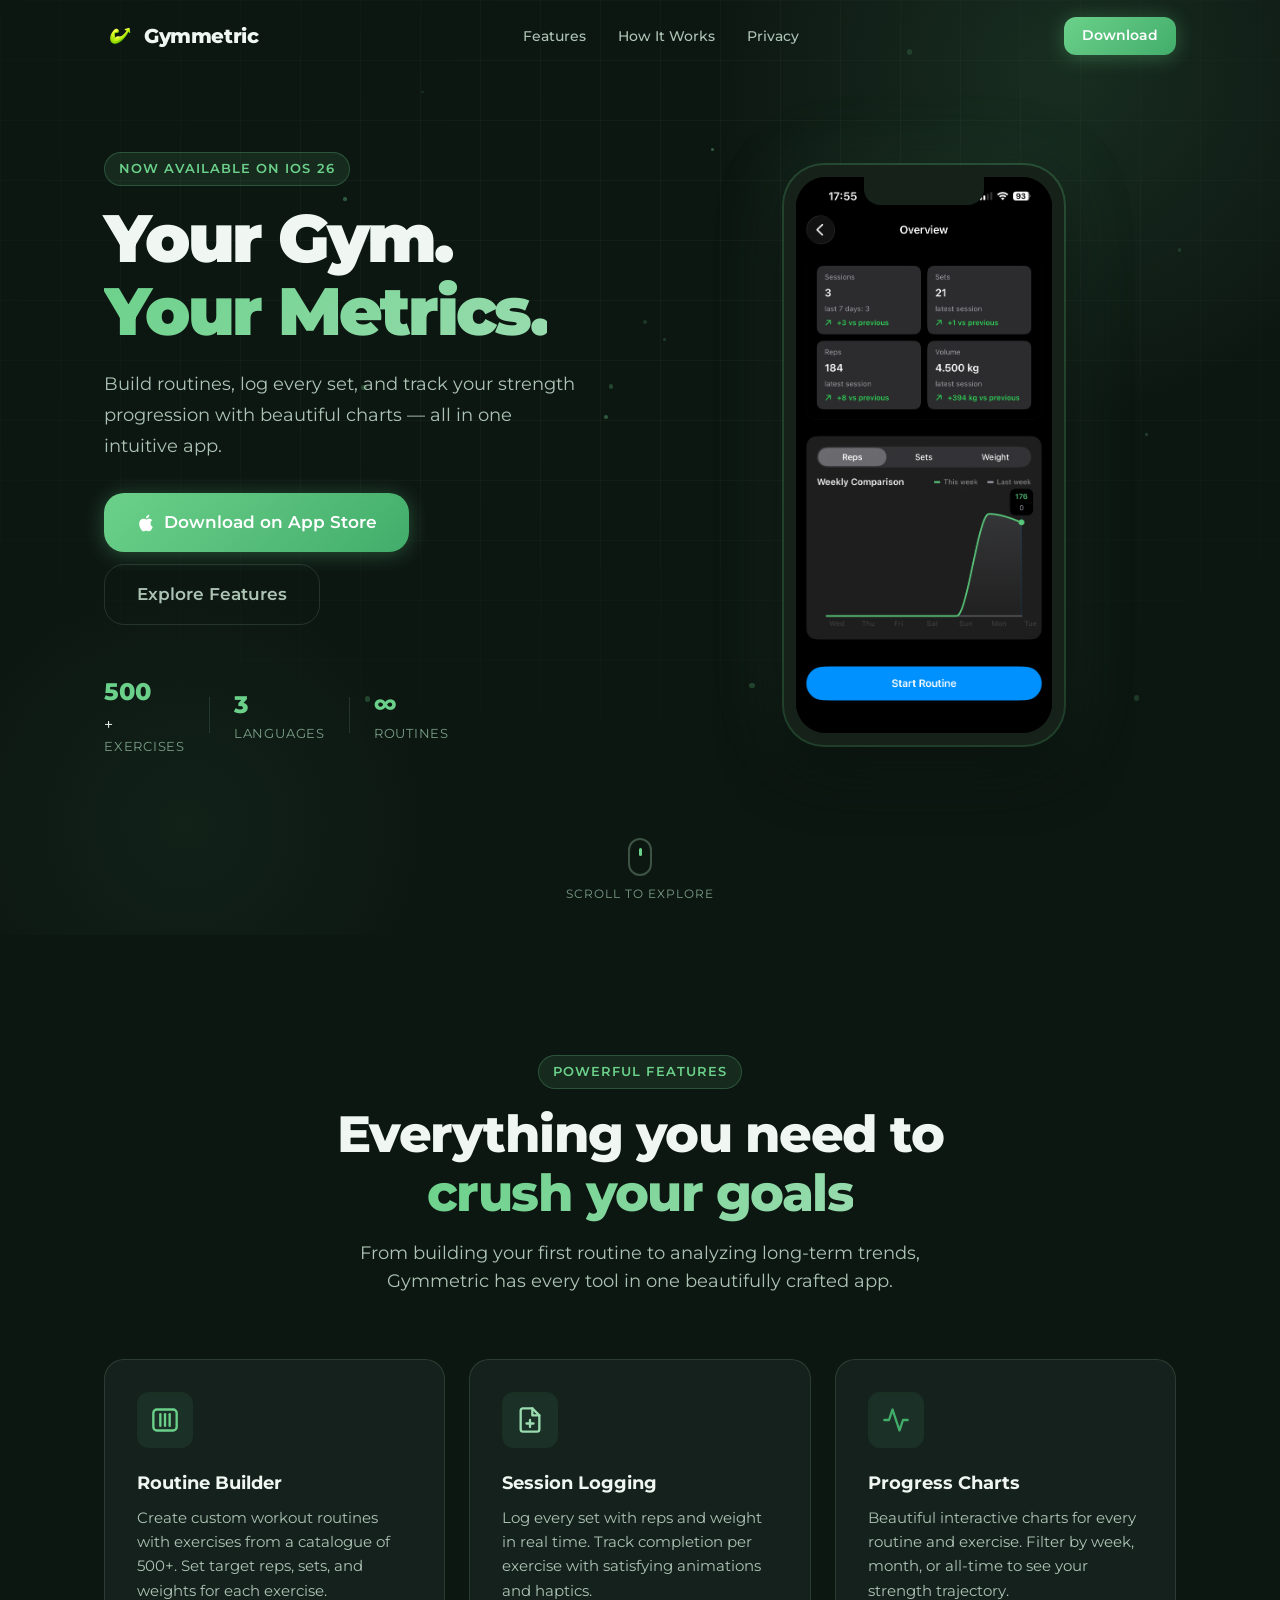
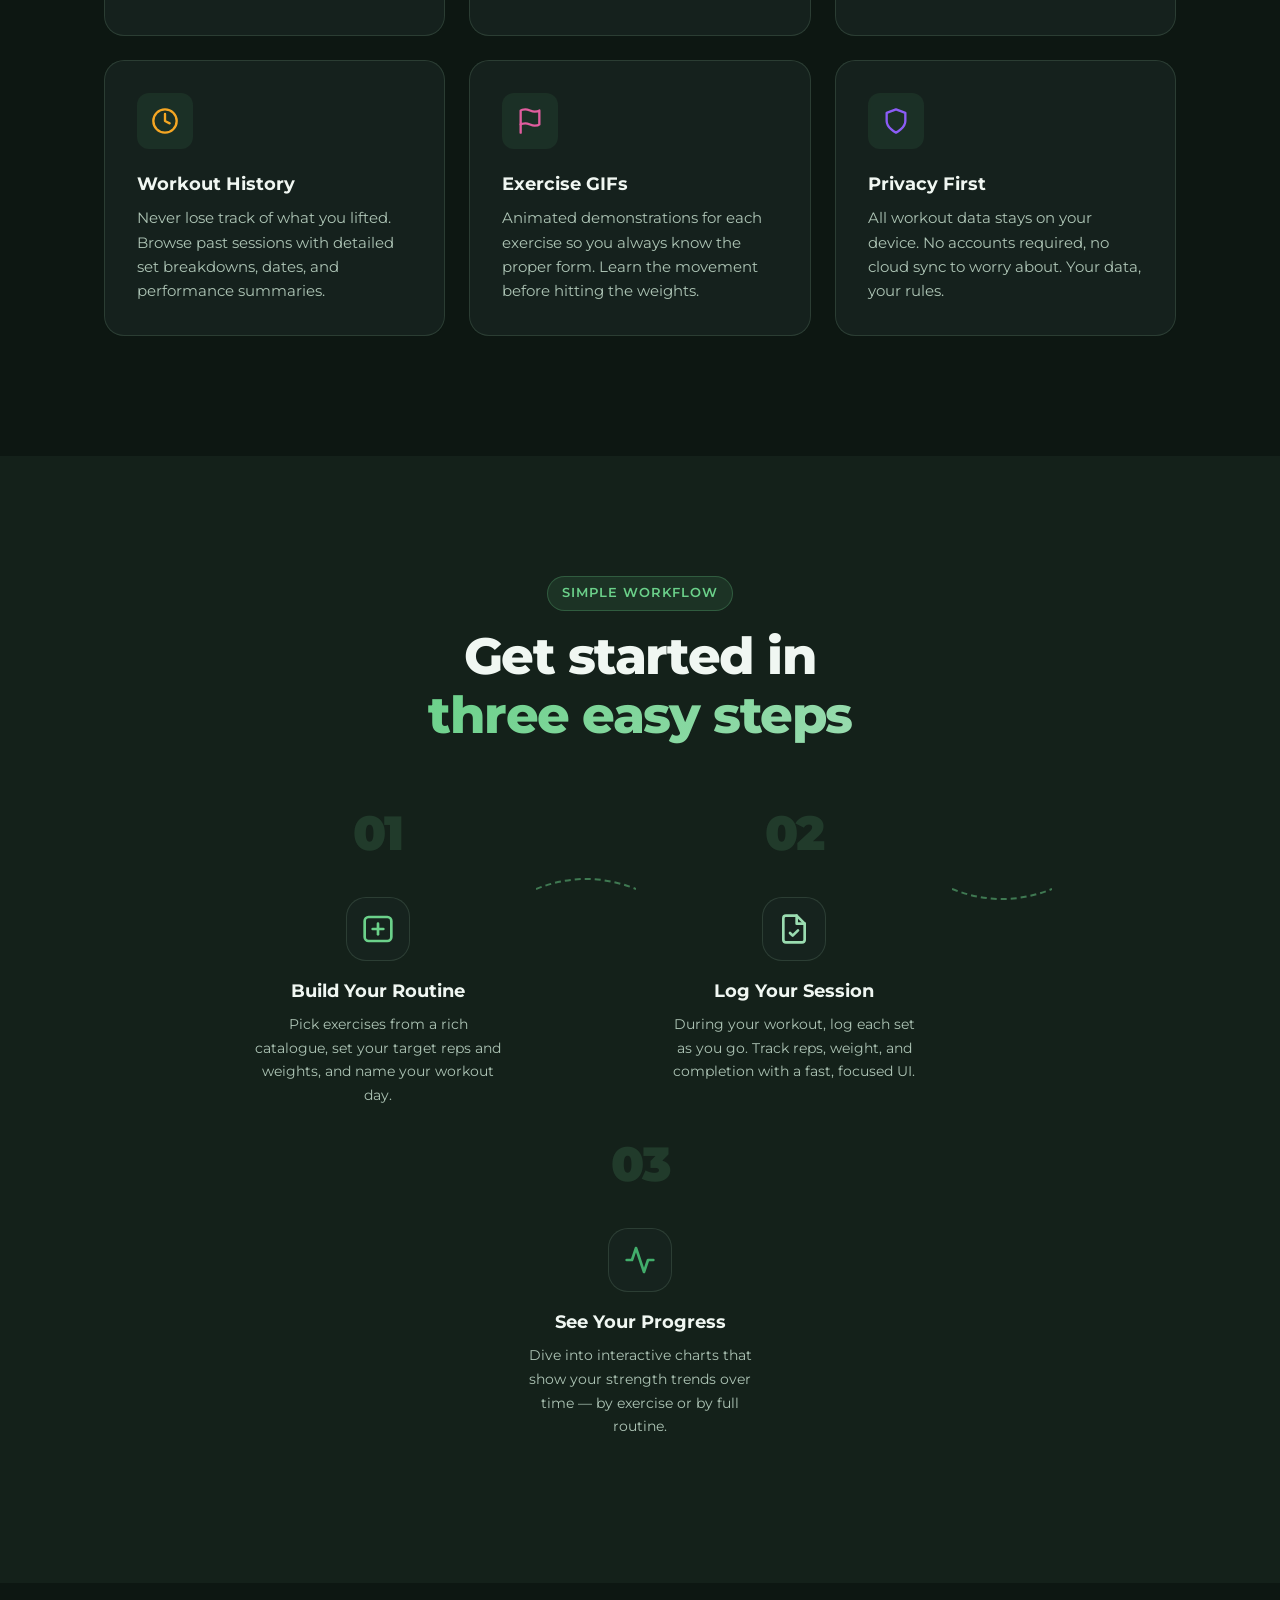
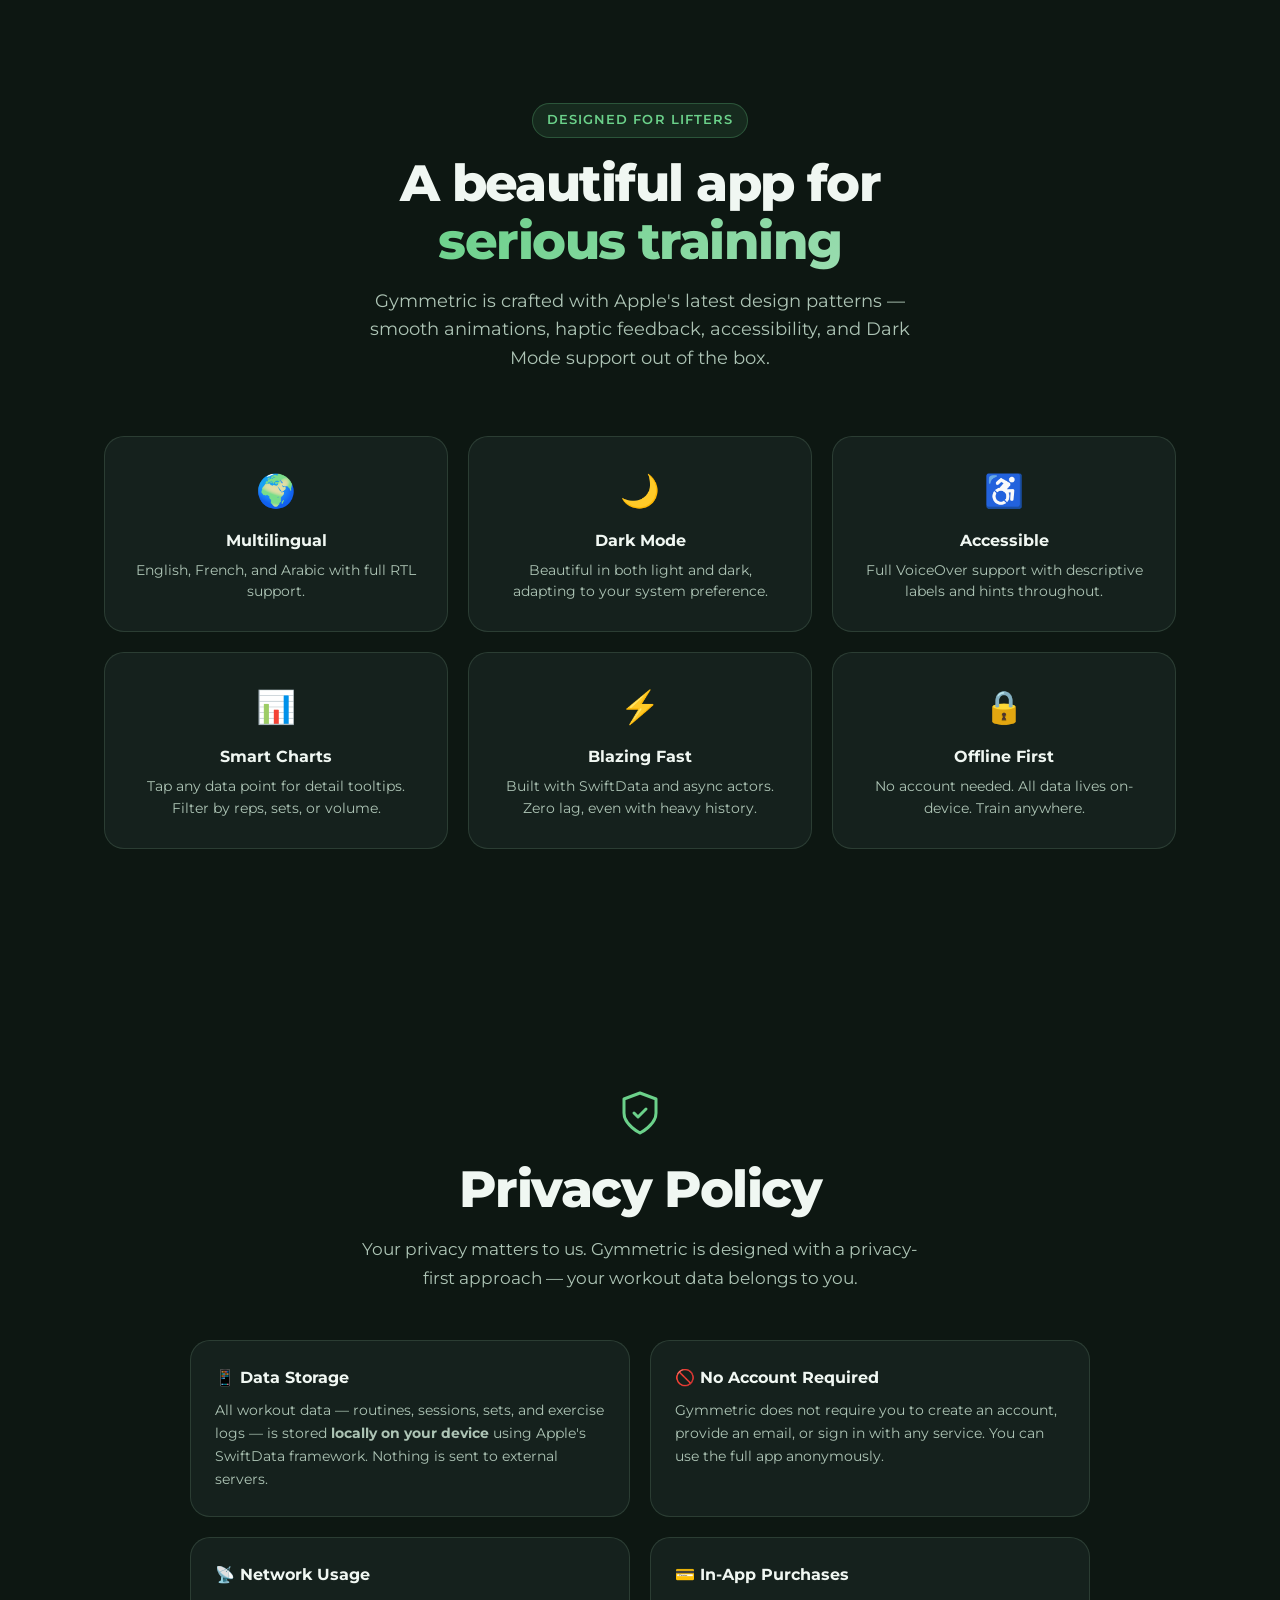
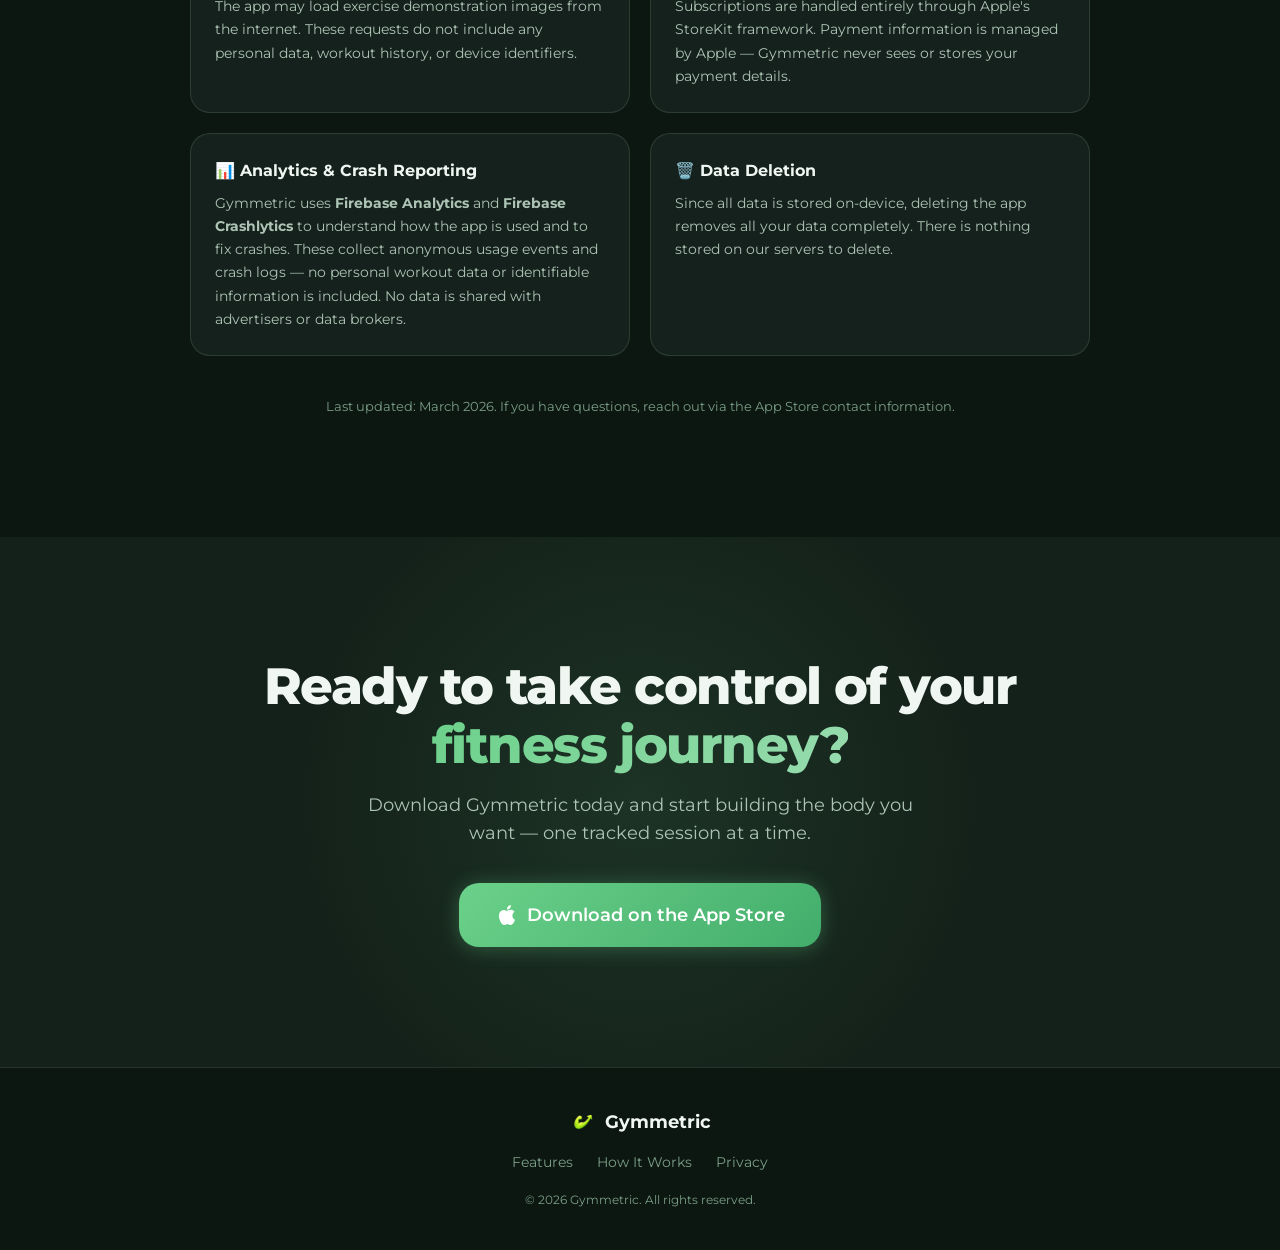
==== commit 846d5af1: "feat: update website to fit the new app design" ====
--- a/index.html
+++ b/index.html
@@ -10,7 +10,7 @@
     <link rel="apple-touch-icon" href="assets/images/logo.png">
     <link rel="preconnect" href="https://fonts.googleapis.com">
     <link rel="preconnect" href="https://fonts.gstatic.com" crossorigin>
-    <link href="https://fonts.googleapis.com/css2?family=Hubot+Sans:ital,wght@0,200..900;1,200..900&display=swap" rel="stylesheet">
+    <link href="https://fonts.googleapis.com/css2?family=Montserrat:wght@400;500;600;700;800;900&display=swap" rel="stylesheet">
 </head>
 <body>
 
@@ -24,7 +24,7 @@
             <ul class="nav__links">
                 <li><a href="#features">Features</a></li>
                 <li><a href="#how-it-works">How It Works</a></li>
-                <li><a href="#privacy">Privacy</a></li>
+                <li><a href="privacy.html">Privacy</a></li>
             </ul>
             <a href="https://apps.apple.com/ma/app/gymmetric-gym-workout-tracker/id6747186413" target="_blank" rel="noopener" class="btn btn--sm btn--primary nav__cta">Download</a>
             <button class="nav__hamburger" id="hamburger" aria-label="Toggle menu">
@@ -38,7 +38,7 @@
         <ul>
             <li><a href="#features">Features</a></li>
             <li><a href="#how-it-works">How It Works</a></li>
-            <li><a href="#privacy">Privacy</a></li>
+            <li><a href="privacy.html">Privacy</a></li>
             <li><a href="https://apps.apple.com/ma/app/gymmetric-gym-workout-tracker/id6747186413" target="_blank" rel="noopener" class="btn btn--primary btn--block">Download</a></li>
         </ul>
     </div>
@@ -111,7 +111,7 @@
 
             <div class="features__grid">
                 <div class="feature-card reveal">
-                    <div class="feature-card__icon" style="--accent: #668FFB;">
+                    <div class="feature-card__icon" style="--accent: #6BD18A;">
                         <svg width="28" height="28" viewBox="0 0 24 24" fill="none" stroke="currentColor" stroke-width="2" stroke-linecap="round" stroke-linejoin="round"><rect x="2" y="3" width="20" height="18" rx="3"/><path d="M8 7v10"/><path d="M12 7v10"/><path d="M16 7v10"/></svg>
                     </div>
                     <h3 class="feature-card__title">Routine Builder</h3>
@@ -119,7 +119,7 @@
                 </div>
 
                 <div class="feature-card reveal">
-                    <div class="feature-card__icon" style="--accent: #59C77B;">
+                    <div class="feature-card__icon" style="--accent: #9ADCB0;">
                         <svg width="28" height="28" viewBox="0 0 24 24" fill="none" stroke="currentColor" stroke-width="2" stroke-linecap="round" stroke-linejoin="round"><path d="M14 2H6a2 2 0 0 0-2 2v16a2 2 0 0 0 2 2h12a2 2 0 0 0 2-2V8z"/><polyline points="14 2 14 8 20 8"/><line x1="12" y1="18" x2="12" y2="12"/><line x1="9" y1="15" x2="15" y2="15"/></svg>
                     </div>
                     <h3 class="feature-card__title">Session Logging</h3>
@@ -127,7 +127,7 @@
                 </div>
 
                 <div class="feature-card reveal">
-                    <div class="feature-card__icon" style="--accent: #5A85F0;">
+                    <div class="feature-card__icon" style="--accent: #42AD6B;">
                         <svg width="28" height="28" viewBox="0 0 24 24" fill="none" stroke="currentColor" stroke-width="2" stroke-linecap="round" stroke-linejoin="round"><polyline points="22 12 18 12 15 21 9 3 6 12 2 12"/></svg>
                     </div>
                     <h3 class="feature-card__title">Progress Charts</h3>
@@ -174,7 +174,7 @@
                     <div class="step__number">01</div>
                     <div class="step__content">
                         <div class="step__icon-wrap">
-                            <svg width="32" height="32" viewBox="0 0 24 24" fill="none" stroke="#668FFB" stroke-width="2" stroke-linecap="round" stroke-linejoin="round"><rect x="2" y="3" width="20" height="18" rx="3"/><line x1="12" y1="8" x2="12" y2="16"/><line x1="8" y1="12" x2="16" y2="12"/></svg>
+                            <svg width="32" height="32" viewBox="0 0 24 24" fill="none" stroke="#6BD18A" stroke-width="2" stroke-linecap="round" stroke-linejoin="round"><rect x="2" y="3" width="20" height="18" rx="3"/><line x1="12" y1="8" x2="12" y2="16"/><line x1="8" y1="12" x2="16" y2="12"/></svg>
                         </div>
                         <h3 class="step__title">Build Your Routine</h3>
                         <p class="step__desc">Pick exercises from a rich catalogue, set your target reps and weights, and name your workout day.</p>
@@ -183,7 +183,7 @@
 
                 <div class="step__connector reveal">
                     <svg width="100" height="40" viewBox="0 0 100 40">
-                        <path d="M0,20 Q50,0 100,20" fill="none" stroke="#668FFB" stroke-width="2" stroke-dasharray="6 4" opacity="0.4"/>
+                        <path d="M0,20 Q50,0 100,20" fill="none" stroke="#6BD18A" stroke-width="2" stroke-dasharray="6 4" opacity="0.5"/>
                     </svg>
                 </div>
 
@@ -191,7 +191,7 @@
                     <div class="step__number">02</div>
                     <div class="step__content">
                         <div class="step__icon-wrap">
-                            <svg width="32" height="32" viewBox="0 0 24 24" fill="none" stroke="#59C77B" stroke-width="2" stroke-linecap="round" stroke-linejoin="round"><path d="M14 2H6a2 2 0 0 0-2 2v16a2 2 0 0 0 2 2h12a2 2 0 0 0 2-2V8z"/><polyline points="14 2 14 8 20 8"/><path d="M9 15l2 2 4-4"/></svg>
+                            <svg width="32" height="32" viewBox="0 0 24 24" fill="none" stroke="#9ADCB0" stroke-width="2" stroke-linecap="round" stroke-linejoin="round"><path d="M14 2H6a2 2 0 0 0-2 2v16a2 2 0 0 0 2 2h12a2 2 0 0 0 2-2V8z"/><polyline points="14 2 14 8 20 8"/><path d="M9 15l2 2 4-4"/></svg>
                         </div>
                         <h3 class="step__title">Log Your Session</h3>
                         <p class="step__desc">During your workout, log each set as you go. Track reps, weight, and completion with a fast, focused UI.</p>
@@ -200,7 +200,7 @@
 
                 <div class="step__connector reveal">
                     <svg width="100" height="40" viewBox="0 0 100 40">
-                        <path d="M0,20 Q50,40 100,20" fill="none" stroke="#668FFB" stroke-width="2" stroke-dasharray="6 4" opacity="0.4"/>
+                        <path d="M0,20 Q50,40 100,20" fill="none" stroke="#6BD18A" stroke-width="2" stroke-dasharray="6 4" opacity="0.5"/>
                     </svg>
                 </div>
 
@@ -208,7 +208,7 @@
                     <div class="step__number">03</div>
                     <div class="step__content">
                         <div class="step__icon-wrap">
-                            <svg width="32" height="32" viewBox="0 0 24 24" fill="none" stroke="#668FFB" stroke-width="2" stroke-linecap="round" stroke-linejoin="round"><polyline points="22 12 18 12 15 21 9 3 6 12 2 12"/></svg>
+                            <svg width="32" height="32" viewBox="0 0 24 24" fill="none" stroke="#42AD6B" stroke-width="2" stroke-linecap="round" stroke-linejoin="round"><polyline points="22 12 18 12 15 21 9 3 6 12 2 12"/></svg>
                         </div>
                         <h3 class="step__title">See Your Progress</h3>
                         <p class="step__desc">Dive into interactive charts that show your strength trends over time — by exercise or by full routine.</p>
@@ -267,7 +267,7 @@
         <div class="container">
             <div class="privacy__inner reveal">
                 <div class="privacy__icon">
-                    <svg width="48" height="48" viewBox="0 0 24 24" fill="none" stroke="#668FFB" stroke-width="1.5" stroke-linecap="round" stroke-linejoin="round"><path d="M12 22s8-4 8-10V5l-8-3-8 3v7c0 6 8 10 8 10z"/><polyline points="9 12 11 14 15 10"/></svg>
+                    <svg width="48" height="48" viewBox="0 0 24 24" fill="none" stroke="#6BD18A" stroke-width="1.5" stroke-linecap="round" stroke-linejoin="round"><path d="M12 22s8-4 8-10V5l-8-3-8 3v7c0 6 8 10 8 10z"/><polyline points="9 12 11 14 15 10"/></svg>
                 </div>
                 <h2 class="section-title">Privacy Policy</h2>
                 <p class="privacy__intro">Your privacy matters to us. Gymmetric is designed with a privacy-first approach — your workout data belongs to you.</p>
@@ -290,8 +290,8 @@
                         <p>Subscriptions are handled entirely through Apple's StoreKit framework. Payment information is managed by Apple — Gymmetric never sees or stores your payment details.</p>
                     </div>
                     <div class="privacy__card">
-                        <h4>📊 Analytics &amp; Tracking</h4>
-                        <p>Gymmetric does <strong>not</strong> use any third-party analytics, tracking SDKs, or advertising frameworks. No data is shared with advertisers or data brokers.</p>
+                        <h4>📊 Analytics &amp; Crash Reporting</h4>
+                        <p>Gymmetric uses <strong>Firebase Analytics</strong> and <strong>Firebase Crashlytics</strong> to understand how the app is used and to fix crashes. These collect anonymous usage events and crash logs — no personal workout data or identifiable information is included. No data is shared with advertisers or data brokers.</p>
                     </div>
                     <div class="privacy__card">
                         <h4>🗑️ Data Deletion</h4>
@@ -330,7 +330,7 @@
                 <div class="footer__links">
                     <a href="#features">Features</a>
                     <a href="#how-it-works">How It Works</a>
-                    <a href="#privacy">Privacy</a>
+                    <a href="privacy.html">Privacy</a>
                 </div>
                 <p class="footer__copy">&copy; 2026 Gymmetric. All rights reserved.</p>
             </div>
--- a/assets/css/styles.css
+++ b/assets/css/styles.css
@@ -10,35 +10,35 @@
 }
 
 :root {
-    --primary: #668FFB;
-    --primary-dark: #4F7AE6;
-    --primary-light: #8EAFFE;
-    --green: #59C77B;
-    --blue: #668FFB;
+    --primary: #6BD18A;
+    --primary-dark: #42AD6B;
+    --primary-light: #9ADCB0;
+    --green: #6BD18A;
+    --blue: #6BD18A;
     --purple: #8B5CF6;
     --pink: #E05D9E;
 
-    --bg: #09090B;
-    --bg-subtle: #111113;
-    --bg-card: #18181B;
-    --bg-card-hover: #1F1F23;
-    --border: #27272A;
-    --border-light: #3F3F46;
-
-    --text: #FAFAFA;
-    --text-secondary: #A1A1AA;
-    --text-muted: #71717A;
+    --bg: #0D1712;
+    --bg-subtle: #14211A;
+    --bg-card: rgba(23, 36, 31, 0.88);
+    --bg-card-hover: rgba(28, 43, 36, 0.95);
+    --border: rgba(173, 224, 189, 0.14);
+    --border-light: rgba(173, 224, 189, 0.30);
+
+    --text: #F0F7F2;
+    --text-secondary: #ADC4B5;
+    --text-muted: #7A9E86;
 
     --radius-sm: 8px;
     --radius: 12px;
-    --radius-lg: 16px;
-    --radius-xl: 24px;
+    --radius-lg: 20px;
+    --radius-xl: 28px;
     --radius-full: 9999px;
 
     --shadow-sm: 0 1px 2px rgba(0,0,0,.3);
     --shadow: 0 4px 16px rgba(0,0,0,.4);
-    --shadow-lg: 0 8px 32px rgba(0,0,0,.5);
-    --shadow-glow: 0 0 60px rgba(102,143,251,.15);
+    --shadow-lg: 0 8px 40px rgba(0,0,0,.6);
+    --shadow-glow: 0 0 60px rgba(107,209,138,.18);
 
     --transition: 0.3s cubic-bezier(.4,0,.2,1);
     --transition-slow: 0.6s cubic-bezier(.4,0,.2,1);
@@ -54,7 +54,7 @@
 }
 
 body {
-    font-family: 'Hubot Sans', -apple-system, BlinkMacSystemFont, 'Segoe UI', sans-serif;
+    font-family: 'Montserrat', -apple-system, BlinkMacSystemFont, 'Segoe UI', sans-serif;
     background: var(--bg);
     color: var(--text);
     line-height: 1.6;
@@ -89,10 +89,17 @@
 }
 
 .gradient-text {
-    background: linear-gradient(135deg, var(--primary), var(--primary-light), #A8C4FF);
+    background: linear-gradient(135deg, #6BD18A 0%, #9ADCB0 45%, #C5EDD5 65%, #9ADCB0 85%, #6BD18A 100%);
+    background-size: 250% 100%;
     -webkit-background-clip: text;
     -webkit-text-fill-color: transparent;
     background-clip: text;
+    animation: gradient-shift 5s linear infinite;
+}
+
+@keyframes gradient-shift {
+    0% { background-position: 0% 0%; }
+    100% { background-position: -250% 0%; }
 }
 
 .section-header {
@@ -109,8 +116,8 @@
     text-transform: uppercase;
     letter-spacing: 0.08em;
     color: var(--primary);
-    background: rgba(102,143,251,.1);
-    border: 1px solid rgba(102,143,251,.2);
+    background: rgba(107,209,138,.1);
+    border: 1px solid rgba(107,209,138,.25);
     border-radius: var(--radius-full);
     margin-bottom: 16px;
 }
@@ -135,14 +142,14 @@
 .btn--block { width: 100%; }
 
 .btn--primary {
-    background: var(--primary);
+    background: linear-gradient(135deg, #6BD18A, #42AD6B);
     color: #fff;
-    box-shadow: 0 2px 12px rgba(102,143,251,.3);
+    box-shadow: 0 2px 20px rgba(107,209,138,.32);
 }
 .btn--primary:hover {
-    background: var(--primary-dark);
-    box-shadow: 0 4px 20px rgba(102,143,251,.45);
-    transform: translateY(-1px);
+    background: linear-gradient(135deg, #7ADCA0, #4BBC78);
+    box-shadow: 0 6px 30px rgba(107,209,138,.48);
+    transform: translateY(-2px);
 }
 
 .btn--ghost {
@@ -164,7 +171,7 @@
 .btn--outline:hover {
     border-color: var(--primary);
     color: var(--primary);
-    background: rgba(102,143,251,.05);
+    background: rgba(107,209,138,.05);
 }
 
 /* ======================== NAV ======================== */
@@ -180,9 +187,9 @@
 }
 
 .nav--scrolled {
-    background: rgba(9,9,11,.85);
-    backdrop-filter: blur(16px) saturate(1.8);
-    -webkit-backdrop-filter: blur(16px) saturate(1.8);
+    background: rgba(13,23,18,.9);
+    backdrop-filter: blur(20px) saturate(1.8);
+    -webkit-backdrop-filter: blur(20px) saturate(1.8);
     border-bottom: 1px solid var(--border);
 }
 
@@ -206,14 +213,14 @@
     width: 32px;
     height: 32px;
     object-fit: contain;
-    filter: invert(1);
+    mix-blend-mode: screen;
 }
 
 .footer__logo-img {
     width: 28px;
     height: 28px;
     object-fit: contain;
-    filter: invert(1);
+    mix-blend-mode: screen;
 }
 
 .nav__links {
@@ -273,9 +280,9 @@
     top: var(--nav-h);
     left: 0;
     right: 0;
-    background: rgba(9,9,11,.95);
-    backdrop-filter: blur(20px);
-    -webkit-backdrop-filter: blur(20px);
+    background: rgba(13,23,18,.97);
+    backdrop-filter: blur(24px);
+    -webkit-backdrop-filter: blur(24px);
     padding: 24px;
     z-index: 99;
     transform: translateY(-110%);
@@ -315,6 +322,20 @@
     justify-content: center;
     padding-top: var(--nav-h);
     overflow: hidden;
+}
+
+.hero::before {
+    content: '';
+    position: absolute;
+    bottom: -15%;
+    left: -5%;
+    width: 500px;
+    height: 500px;
+    background: radial-gradient(circle, rgba(66,173,107,.07) 0%, transparent 70%);
+    border-radius: 50%;
+    pointer-events: none;
+    animation: pulse-glow 8s ease-in-out 1s infinite reverse;
+    z-index: 0;
 }
 
 .hero__bg-glow {
@@ -323,7 +344,7 @@
     right: -10%;
     width: 700px;
     height: 700px;
-    background: radial-gradient(circle, rgba(102,143,251,.12) 0%, transparent 70%);
+    background: radial-gradient(circle, rgba(107,209,138,.12) 0%, transparent 70%);
     border-radius: 50%;
     pointer-events: none;
     animation: pulse-glow 6s ease-in-out infinite;
@@ -463,15 +484,15 @@
 .phone-mockup__frame {
     width: 280px;
     height: 580px;
-    background: #1C1C1E;
+    background: #162219;
     border-radius: 40px;
     padding: 12px;
     position: relative;
     box-shadow:
-        0 0 0 2px #333,
+        0 0 0 2px rgba(107,209,138,.22),
         0 20px 60px rgba(0,0,0,.5),
-        0 0 80px rgba(102,143,251,.08);
-    animation: phone-float 6s ease-in-out infinite;
+        0 0 80px rgba(107,209,138,.12);
+    animation: phone-float 6s ease-in-out infinite, border-pulse 4s ease-in-out infinite;
 }
 
 @keyframes phone-float {
@@ -479,10 +500,46 @@
     50% { transform: translateY(-12px) rotateX(-1deg) rotateY(1deg); }
 }
 
+@keyframes border-pulse {
+    0%, 100% {
+        box-shadow: 0 0 0 2px rgba(107,209,138,.22), 0 20px 60px rgba(0,0,0,.5), 0 0 80px rgba(107,209,138,.12);
+    }
+    50% {
+        box-shadow: 0 0 0 2px rgba(107,209,138,.45), 0 20px 60px rgba(0,0,0,.5), 0 0 140px rgba(107,209,138,.26);
+    }
+}
+
+/* ======================== PARTICLES ======================== */
+.hero__particles {
+    position: absolute;
+    inset: 0;
+    pointer-events: none;
+    overflow: hidden;
+    z-index: 0;
+}
+
+.hero__particle {
+    position: absolute;
+    left: var(--x, 50%);
+    top: var(--y, 50%);
+    width: var(--size, 4px);
+    height: var(--size, 4px);
+    background: #6BD18A;
+    border-radius: 50%;
+    opacity: var(--opacity, 0.3);
+    animation: particle-float var(--duration, 5s) ease-in-out var(--delay, 0s) infinite;
+}
+
+@keyframes particle-float {
+    0%, 100% { transform: translateY(0) scale(1); }
+    40% { transform: translateY(-22px) scale(1.15); }
+    70% { transform: translateY(-10px) translateX(8px) scale(0.85); }
+}
+
 .phone-mockup__notch {
     width: 120px;
     height: 28px;
-    background: #1C1C1E;
+    background: #162219;
     border-radius: 0 0 16px 16px;
     position: absolute;
     top: 12px;
@@ -522,6 +579,8 @@
 .feature-card {
     padding: 32px;
     background: var(--bg-card);
+    backdrop-filter: blur(20px);
+    -webkit-backdrop-filter: blur(20px);
     border: 1px solid var(--border);
     border-radius: var(--radius-lg);
     transition: var(--transition);
@@ -533,9 +592,30 @@
     content: '';
     position: absolute;
     inset: 0;
-    background: radial-gradient(circle at top left, rgba(102,143,251,.04), transparent 50%);
+    background: radial-gradient(circle at top left, rgba(107,209,138,.07), transparent 50%);
     opacity: 0;
     transition: var(--transition-slow);
+}
+
+.feature-card::after {
+    content: '';
+    position: absolute;
+    top: 0;
+    left: -100%;
+    width: 60%;
+    height: 100%;
+    background: linear-gradient(90deg, transparent, rgba(107,209,138,.07), transparent);
+    transform: skewX(-15deg);
+    pointer-events: none;
+}
+
+.feature-card:hover::after {
+    animation: shimmer 0.8s ease forwards;
+}
+
+@keyframes shimmer {
+    0% { left: -100%; }
+    100% { left: 200%; }
 }
 
 .feature-card:hover {
@@ -556,15 +636,15 @@
     align-items: center;
     justify-content: center;
     border-radius: var(--radius);
-    background: rgba(102,143,251,.08);
+    background: rgba(107,209,138,.08);
     color: var(--accent, var(--primary));
     margin-bottom: 20px;
     transition: var(--transition);
 }
 
 .feature-card:hover .feature-card__icon {
-    transform: scale(1.08);
-    background: rgba(102,143,251,.12);
+    transform: scale(1.1);
+    background: rgba(107,209,138,.14);
 }
 
 .feature-card__title {
@@ -601,7 +681,7 @@
 .step__number {
     font-size: 3rem;
     font-weight: 900;
-    color: rgba(255,125,41,.15);
+    color: rgba(107,209,138,.15);
     letter-spacing: -0.04em;
     line-height: 1;
     margin-bottom: 16px;
@@ -720,12 +800,12 @@
 
 .pricing-card--pro {
     border-color: var(--primary);
-    background: linear-gradient(180deg, rgba(102,143,251,.06) 0%, var(--bg-card) 40%);
-    box-shadow: 0 0 40px rgba(102,143,251,.1);
+    background: linear-gradient(180deg, rgba(107,209,138,.07) 0%, var(--bg-card) 40%);
+    box-shadow: 0 0 40px rgba(107,209,138,.12);
 }
 
 .pricing-card--pro:hover {
-    box-shadow: 0 0 60px rgba(102,143,251,.18);
+    box-shadow: 0 0 60px rgba(107,209,138,.22);
 }
 
 .pricing-card__badge {
@@ -778,8 +858,8 @@
     font-size: 0.78rem;
     font-weight: 600;
     color: var(--green);
-    background: rgba(89,199,123,.1);
-    border: 1px solid rgba(89,199,123,.2);
+    background: rgba(107,209,138,.1);
+    border: 1px solid rgba(107,209,138,.22);
     border-radius: var(--radius-full);
     margin: -8px 0 16px;
 }
@@ -872,10 +952,11 @@
     top: 50%;
     left: 50%;
     transform: translate(-50%, -50%);
-    width: 600px;
-    height: 600px;
-    background: radial-gradient(circle, rgba(102,143,251,.08), transparent 70%);
+    width: 700px;
+    height: 700px;
+    background: radial-gradient(circle, rgba(107,209,138,.1), transparent 70%);
     pointer-events: none;
+    animation: pulse-glow 5s ease-in-out infinite;
 }
 
 .cta__inner {
@@ -944,6 +1025,7 @@
 
 .reveal--delay-1 { transition-delay: 0.15s; }
 .reveal--delay-2 { transition-delay: 0.3s; }
+.reveal--delay-3 { transition-delay: 0.45s; }
 
 .reveal.visible {
     opacity: 1;
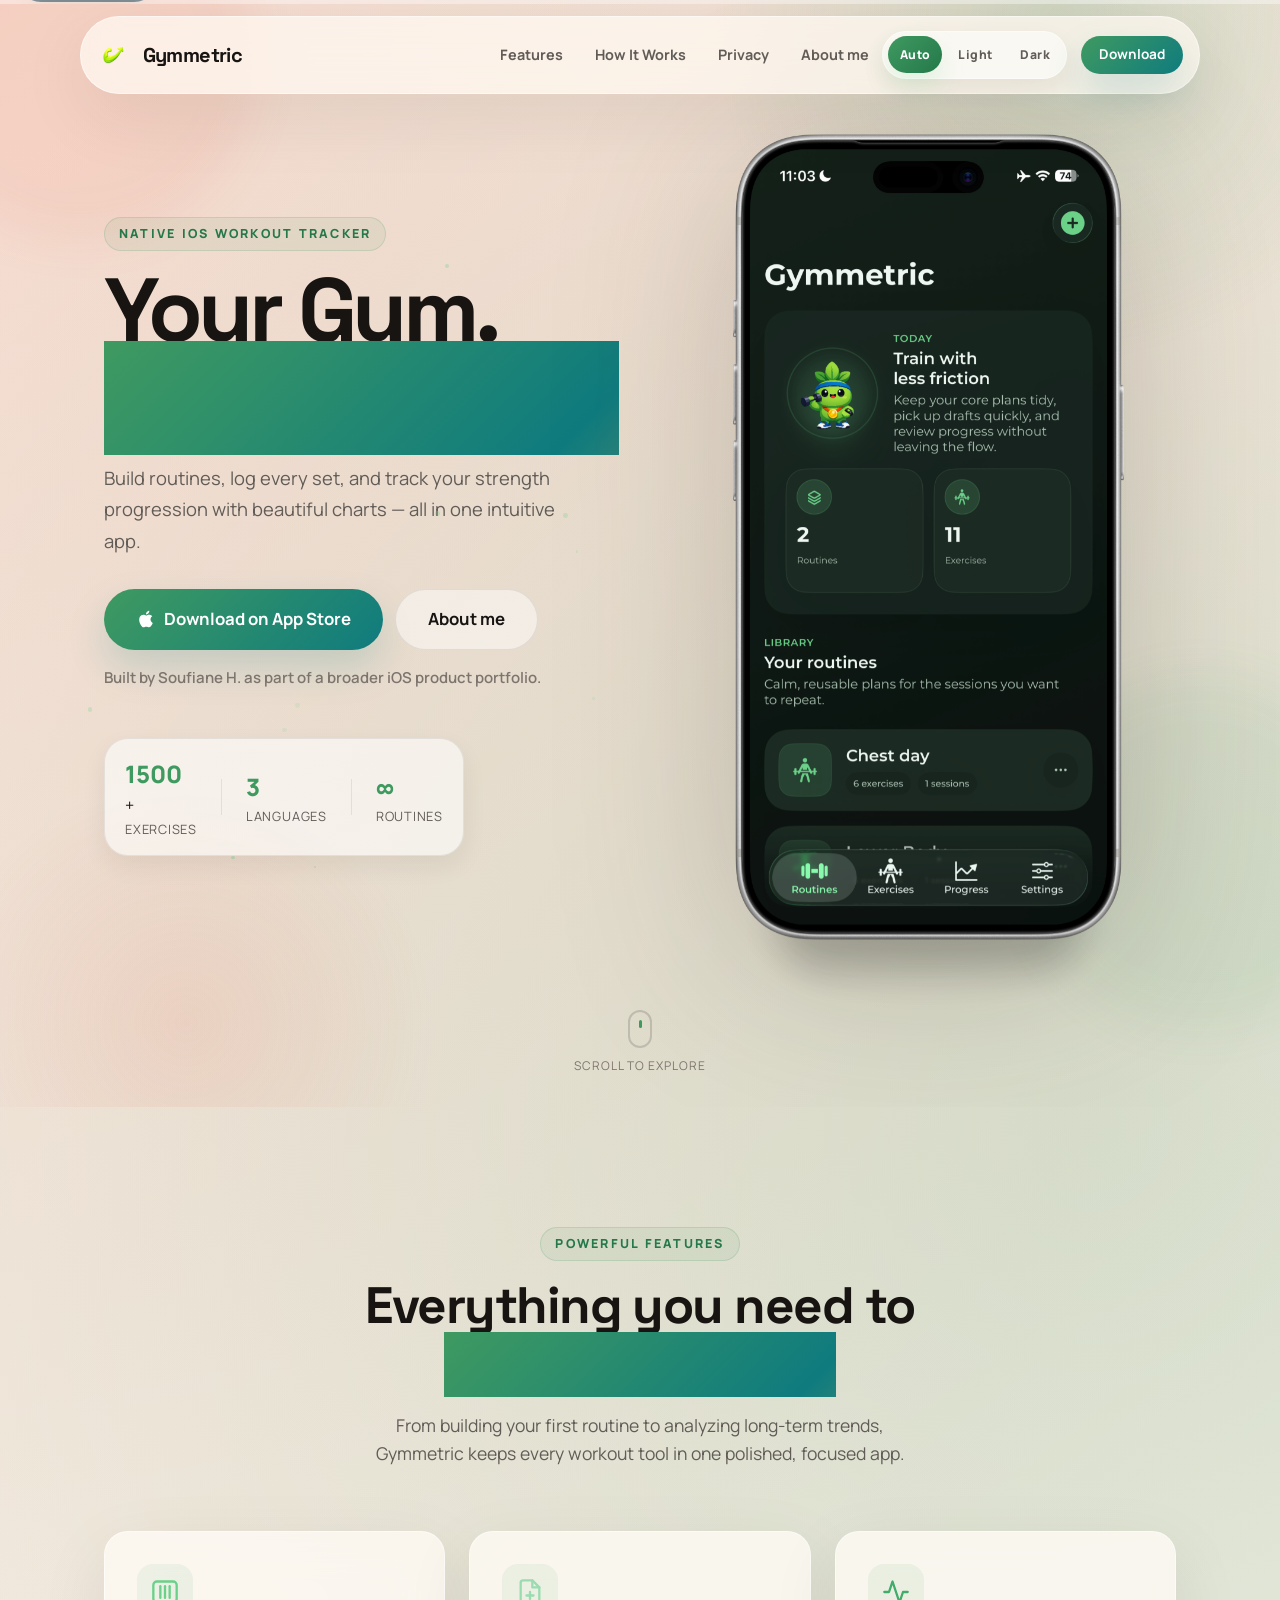
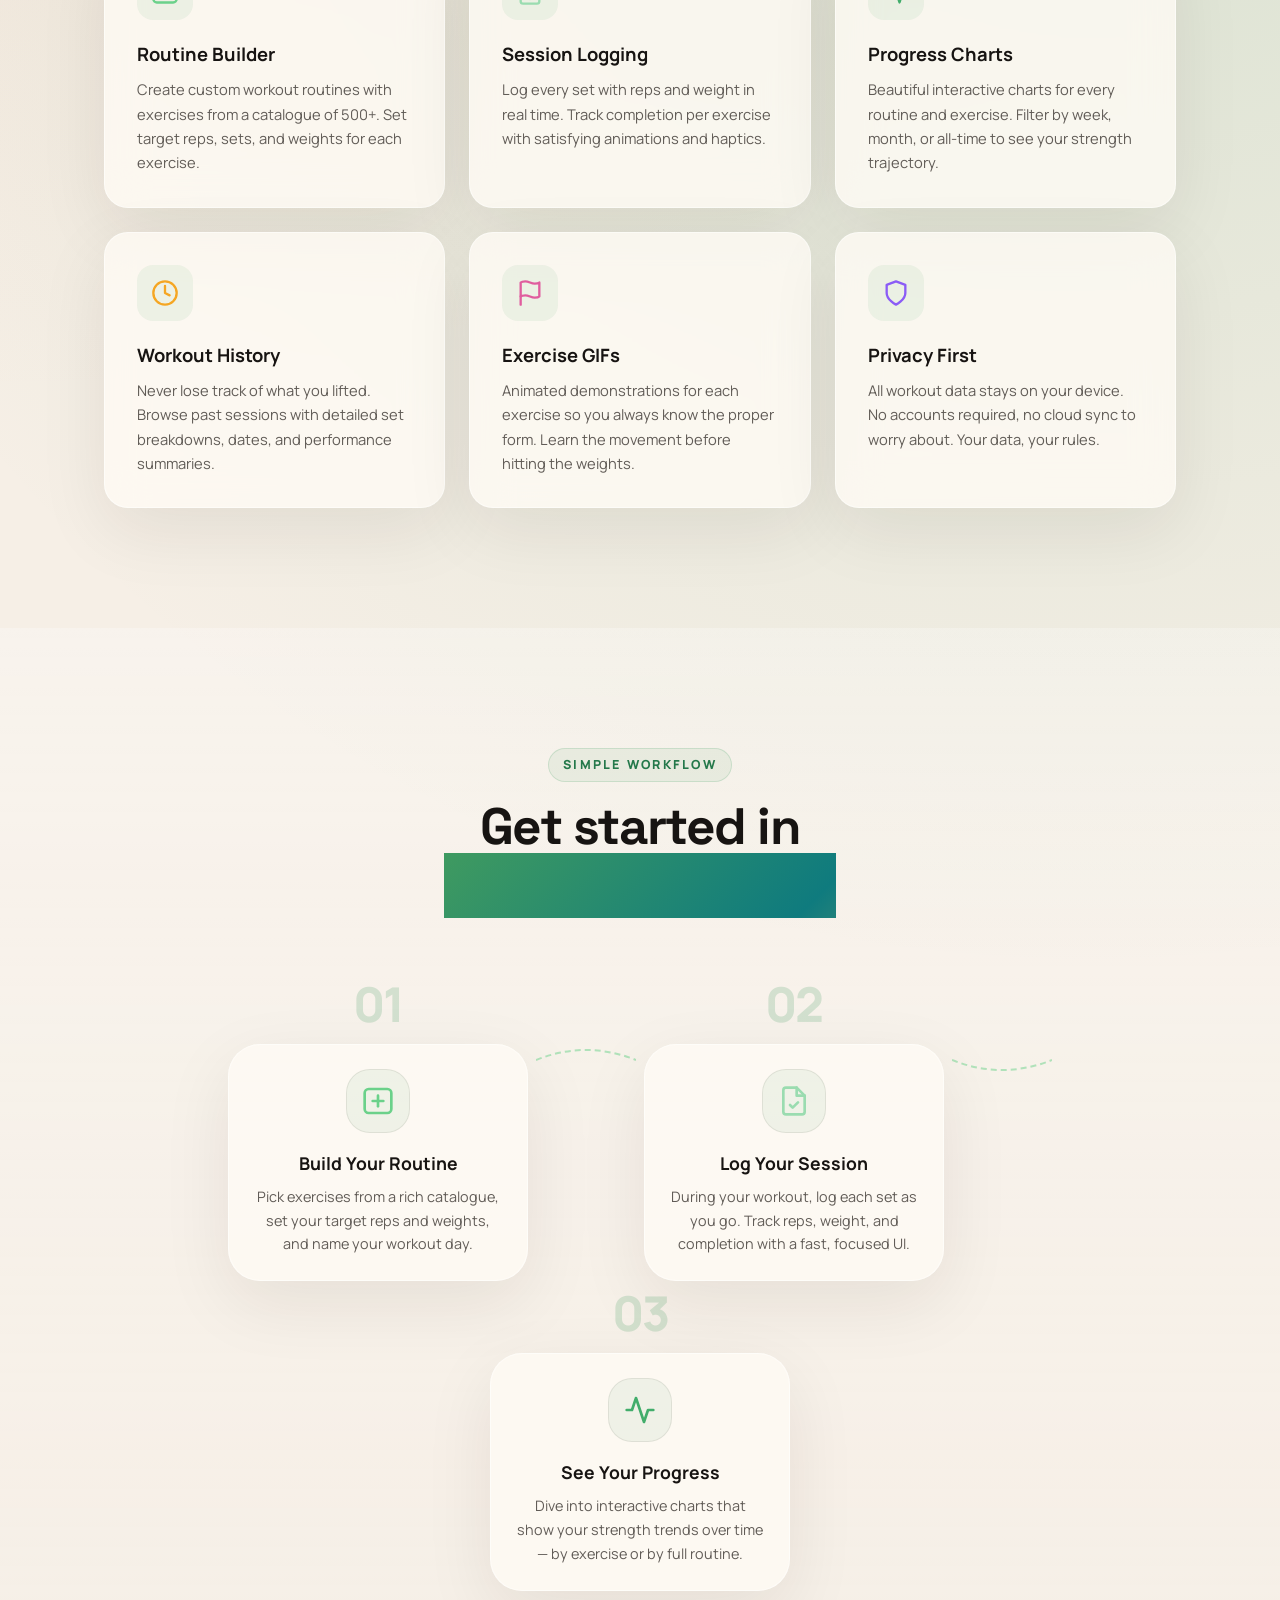
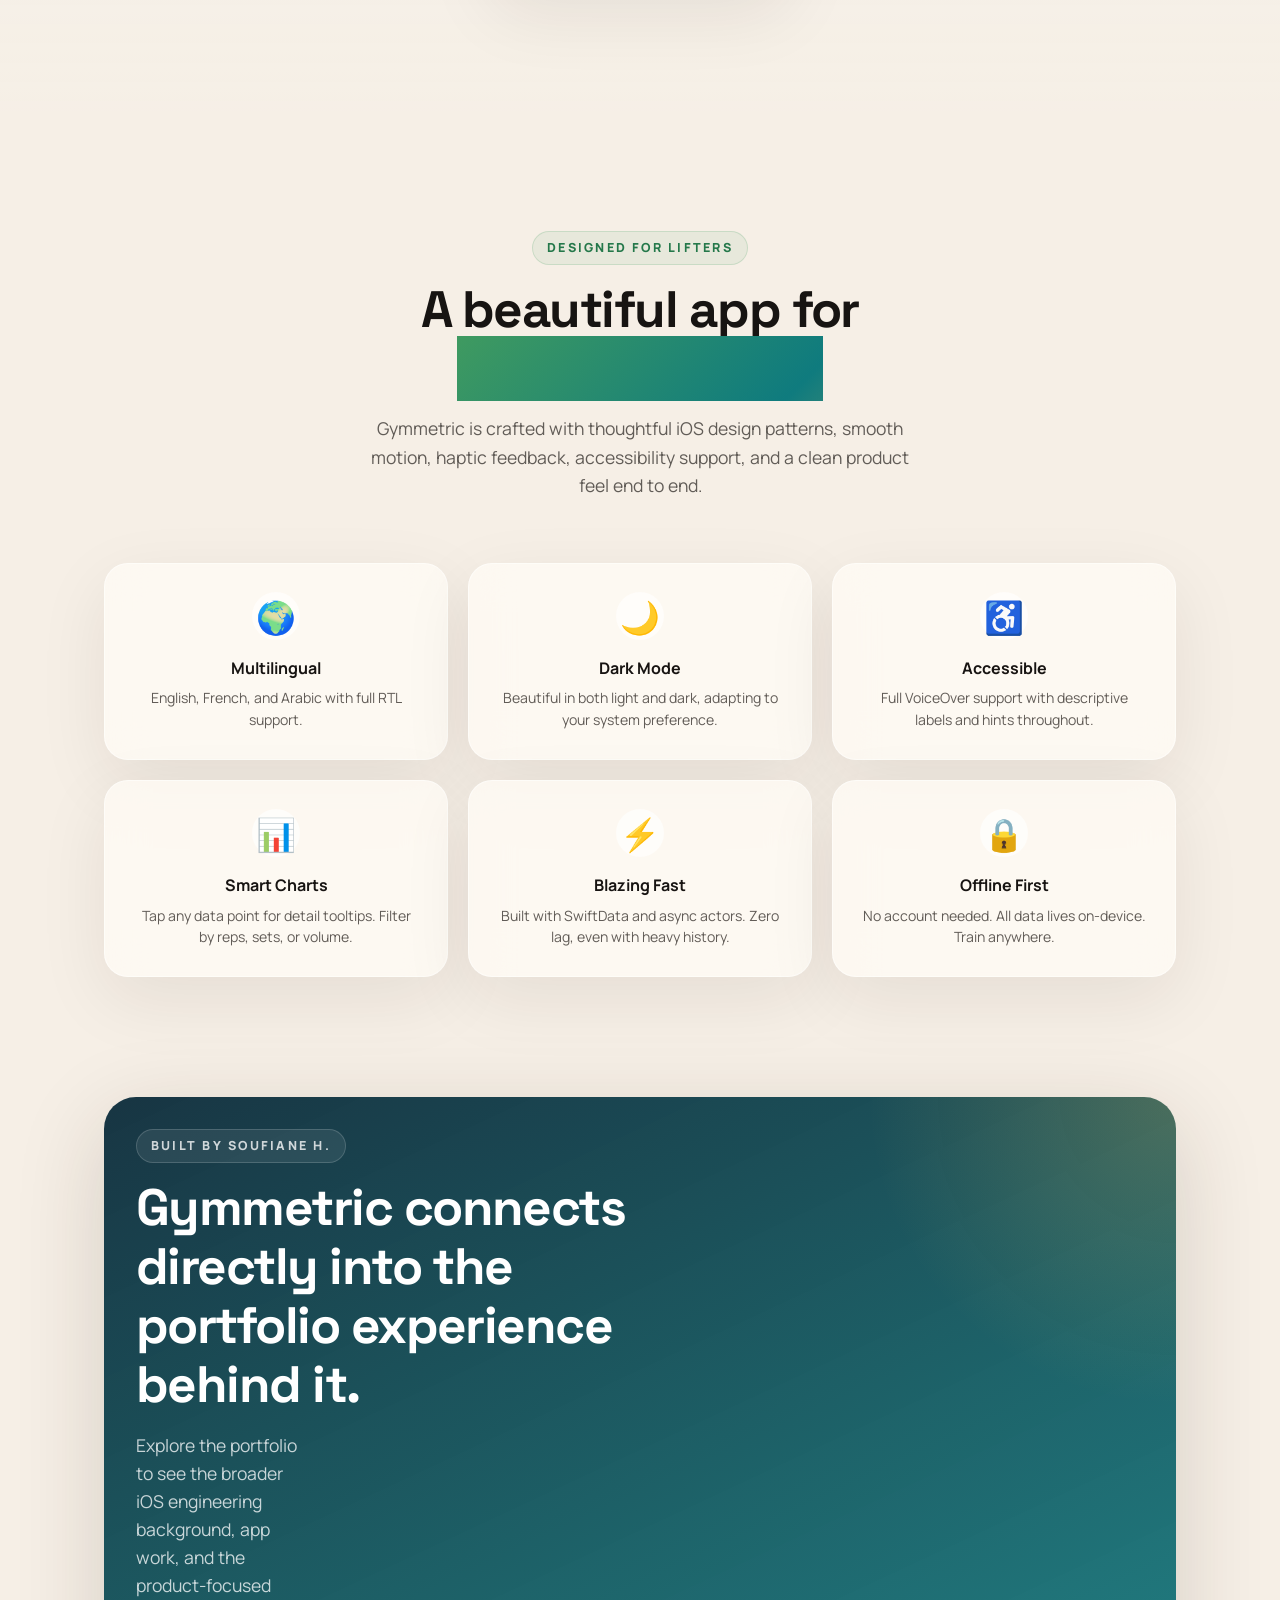
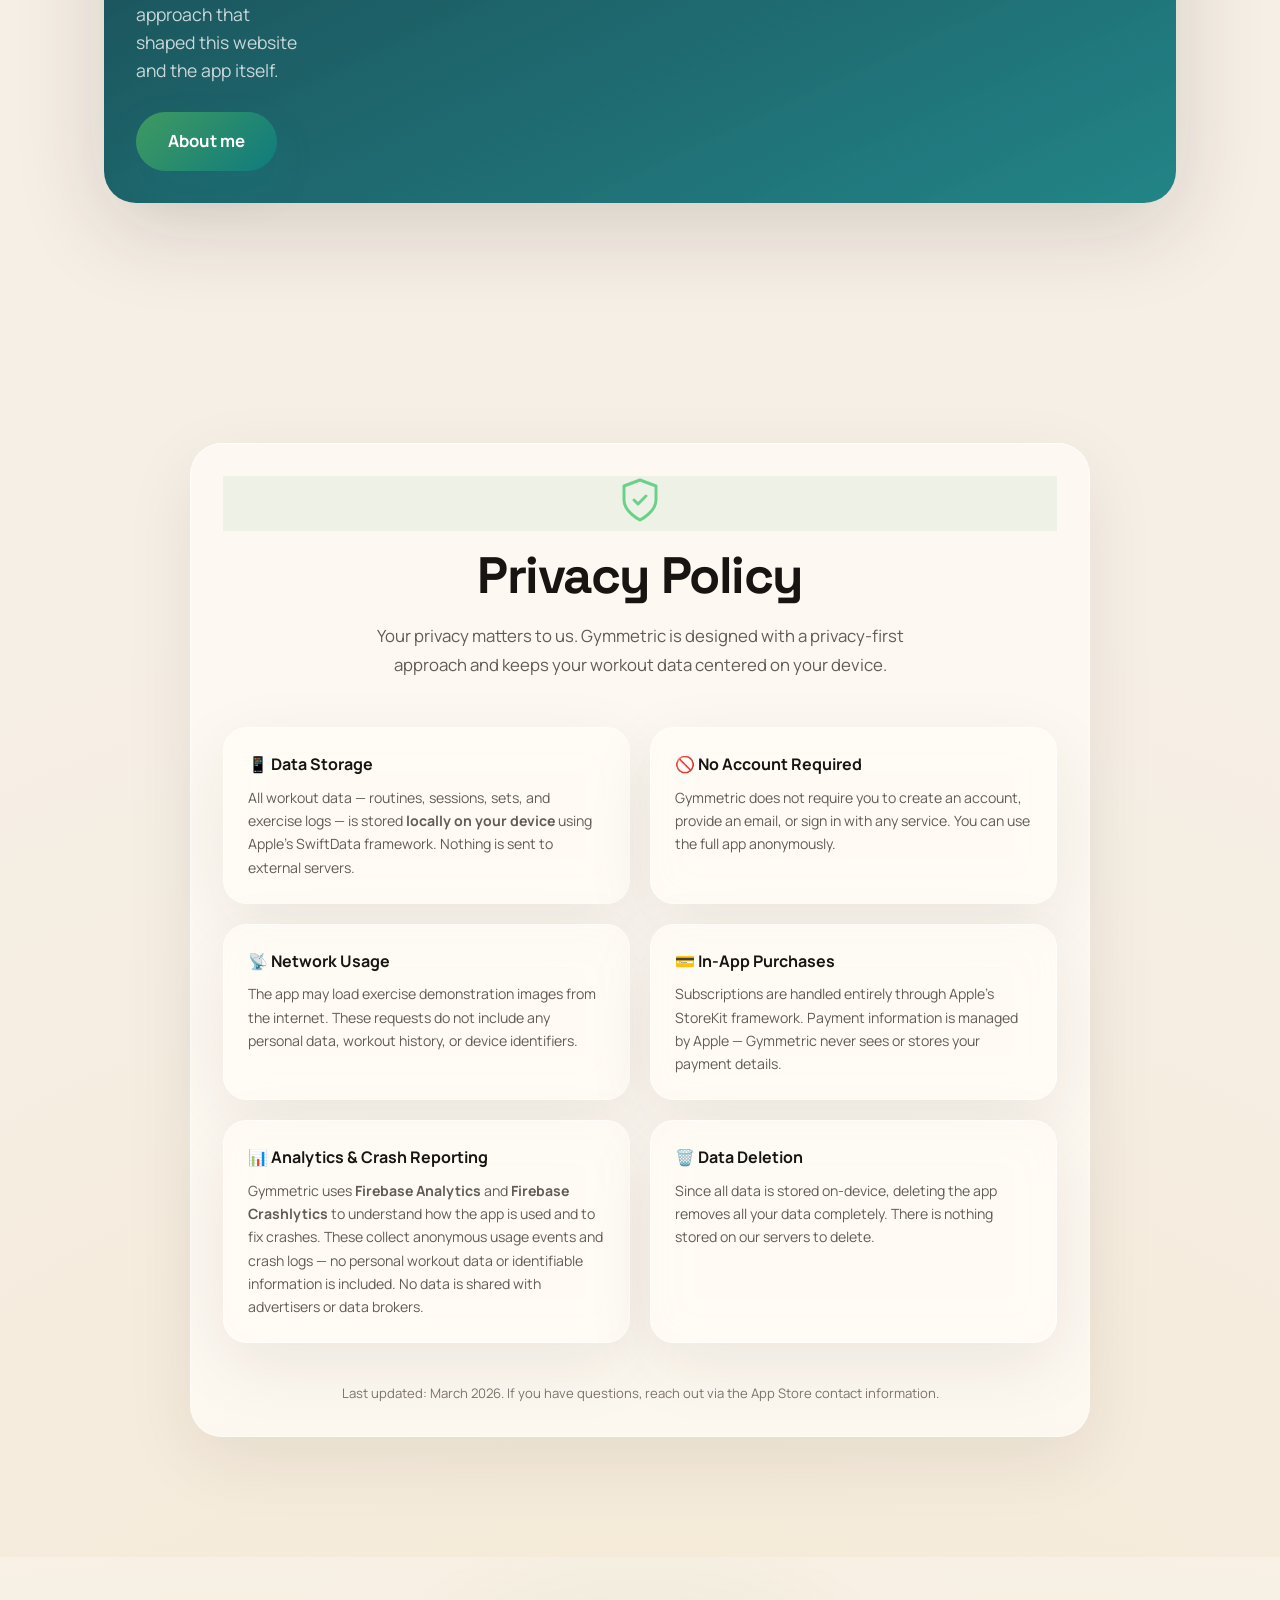
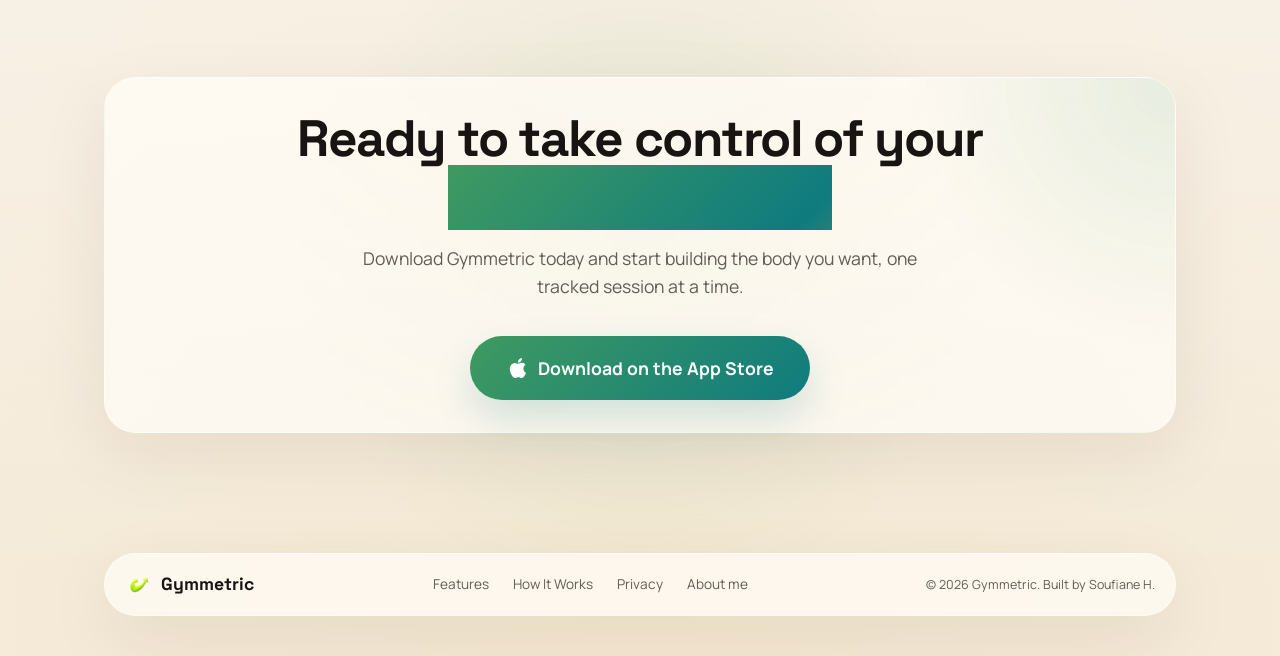
==== commit 0cb6a343: "feat: new theme" ====
--- a/index.html
+++ b/index.html
@@ -3,16 +3,30 @@
 <head>
     <meta charset="UTF-8">
     <meta name="viewport" content="width=device-width, initial-scale=1.0">
-    <title>Gymmetric — Your Gym Companion</title>
-    <meta name="description" content="Build routines, track sets & reps, and visualize your progress with beautiful charts. Gymmetric is the iOS fitness companion designed for lifters who want results.">
+    <title>Gymmetric — iOS Workout Tracker</title>
+    <meta name="description" content="Build routines, track sets and reps, and visualize your progress with beautiful charts. Gymmetric is the iOS workout tracker by Soufiane H. for lifters who want results.">
+    <script>
+        (function () {
+            try {
+                var mode = localStorage.getItem('site-theme-mode') || 'system';
+                var prefersDark = window.matchMedia('(prefers-color-scheme: dark)').matches;
+                var resolved = mode === 'dark' || (mode === 'system' && prefersDark) ? 'dark' : 'light';
+                document.documentElement.setAttribute('data-theme-mode', mode);
+                document.documentElement.setAttribute('data-theme', resolved);
+                document.documentElement.style.colorScheme = resolved;
+            } catch (error) {}
+        })();
+    </script>
     <link rel="stylesheet" href="assets/css/styles.css">
     <link rel="icon" type="image/png" href="assets/images/logo.png">
     <link rel="apple-touch-icon" href="assets/images/logo.png">
     <link rel="preconnect" href="https://fonts.googleapis.com">
     <link rel="preconnect" href="https://fonts.gstatic.com" crossorigin>
-    <link href="https://fonts.googleapis.com/css2?family=Montserrat:wght@400;500;600;700;800;900&display=swap" rel="stylesheet">
+    <link href="https://fonts.googleapis.com/css2?family=Manrope:wght@400;500;600;700;800&amp;family=Space+Grotesk:wght@500;700&amp;display=swap" rel="stylesheet">
 </head>
 <body>
+    <a class="skip-link" href="#main-content">Skip to content</a>
+    <div class="scroll-progress" aria-hidden="true"><span></span></div>
 
     <!-- ======================== NAV ======================== -->
     <nav class="nav" id="nav">
@@ -25,7 +39,13 @@
                 <li><a href="#features">Features</a></li>
                 <li><a href="#how-it-works">How It Works</a></li>
                 <li><a href="privacy.html">Privacy</a></li>
+                <li><a href="henaifuos.com">About me</a></li>
             </ul>
+            <div class="theme-switcher theme-switcher--nav" role="group" aria-label="Color theme">
+                <button class="theme-switcher__button" type="button" data-theme-option="system" aria-pressed="true">Auto</button>
+                <button class="theme-switcher__button" type="button" data-theme-option="light" aria-pressed="false">Light</button>
+                <button class="theme-switcher__button" type="button" data-theme-option="dark" aria-pressed="false">Dark</button>
+            </div>
             <a href="https://apps.apple.com/ma/app/gymmetric-gym-workout-tracker/id6747186413" target="_blank" rel="noopener" class="btn btn--sm btn--primary nav__cta">Download</a>
             <button class="nav__hamburger" id="hamburger" aria-label="Toggle menu">
                 <span></span><span></span><span></span>
@@ -39,17 +59,26 @@
             <li><a href="#features">Features</a></li>
             <li><a href="#how-it-works">How It Works</a></li>
             <li><a href="privacy.html">Privacy</a></li>
+            <li><a href="henaifuos.com">About me</a></li>
+            <li class="mobile-menu__theme">
+                <div class="theme-switcher theme-switcher--mobile" role="group" aria-label="Color theme">
+                    <button class="theme-switcher__button" type="button" data-theme-option="system" aria-pressed="true">Auto</button>
+                    <button class="theme-switcher__button" type="button" data-theme-option="light" aria-pressed="false">Light</button>
+                    <button class="theme-switcher__button" type="button" data-theme-option="dark" aria-pressed="false">Dark</button>
+                </div>
+            </li>
             <li><a href="https://apps.apple.com/ma/app/gymmetric-gym-workout-tracker/id6747186413" target="_blank" rel="noopener" class="btn btn--primary btn--block">Download</a></li>
         </ul>
     </div>
 
+    <main id="main-content">
     <!-- ======================== HERO ======================== -->
     <section class="hero" id="hero">
         <div class="hero__bg-glow"></div>
         <div class="hero__bg-grid"></div>
         <div class="container hero__inner">
             <div class="hero__content reveal">
-                <span class="badge">Now available on iOS 26</span>
+                <span class="badge">Native iOS Workout Tracker</span>
                 <h1 class="hero__title">
                     Your Gym.<br>
                     <span class="gradient-text">Your Metrics.</span>
@@ -62,11 +91,12 @@
                         <svg width="20" height="20" viewBox="0 0 24 24" fill="currentColor"><path d="M18.71 19.5c-.83 1.24-1.71 2.45-3.05 2.47-1.34.03-1.77-.79-3.29-.79-1.53 0-2 .77-3.27.82-1.31.05-2.3-1.32-3.14-2.53C4.25 17 2.94 12.45 4.7 9.39c.87-1.52 2.43-2.48 4.12-2.51 1.28-.02 2.5.87 3.29.87.78 0 2.26-1.07 3.8-.91.65.03 2.47.26 3.64 1.98-.09.06-2.17 1.28-2.15 3.81.03 3.02 2.65 4.03 2.68 4.04-.03.07-.42 1.44-1.38 2.83M13 3.5c.73-.83 1.94-1.46 2.94-1.5.13 1.17-.34 2.35-1.04 3.19-.69.85-1.83 1.51-2.95 1.42-.15-1.15.41-2.35 1.05-3.11z"/></svg>
                         Download on App Store
                     </a>
-                    <a href="#features" class="btn btn--ghost btn--lg">Explore Features</a>
-                </div>
+                    <a href="henaifuos.com" class="btn btn--ghost btn--lg">About me</a>
+                </div>
+                <p class="hero__portfolio-note">Built by Soufiane H. as part of a broader iOS product portfolio.</p>
                 <div class="hero__stats">
                     <div class="hero__stat">
-                        <span class="hero__stat-value counter" data-target="500">0</span>+
+                        <span class="hero__stat-value counter" data-target="1500">0</span>+
                         <span class="hero__stat-label">Exercises</span>
                     </div>
                     <div class="hero__stat-divider"></div>
@@ -82,13 +112,8 @@
                 </div>
             </div>
             <div class="hero__visual reveal reveal--delay-1">
-                <div class="phone-mockup">
-                    <div class="phone-mockup__frame">
-                        <div class="phone-mockup__notch"></div>
-                        <div class="phone-mockup__screen">
-                            <img src="assets/images/demoapp.png" alt="Gymmetric app screenshot showing routine overview with stats and charts" class="phone-mockup__screenshot">
-                        </div>
-                    </div>
+                <div class="phone-mockup phone-mockup--asset">
+                    <img src="assets/images/mockup.png" alt="Workout tracker app mockup showing routines, workout stats, and progress charts" class="phone-mockup__asset">
                 </div>
             </div>
         </div>
@@ -106,7 +131,7 @@
             <div class="section-header reveal">
                 <span class="badge">Powerful Features</span>
                 <h2 class="section-title">Everything you need to<br><span class="gradient-text">crush your goals</span></h2>
-                <p class="section-subtitle">From building your first routine to analyzing long-term trends, Gymmetric has every tool in one beautifully crafted app.</p>
+                <p class="section-subtitle">From building your first routine to analyzing long-term trends, Gymmetric keeps every workout tool in one polished, focused app.</p>
             </div>
 
             <div class="features__grid">
@@ -224,7 +249,7 @@
             <div class="section-header reveal">
                 <span class="badge">Designed for lifters</span>
                 <h2 class="section-title">A beautiful app for<br><span class="gradient-text">serious training</span></h2>
-                <p class="section-subtitle">Gymmetric is crafted with Apple's latest design patterns — smooth animations, haptic feedback, accessibility, and Dark Mode support out of the box.</p>
+                <p class="section-subtitle">Gymmetric is crafted with thoughtful iOS design patterns, smooth motion, haptic feedback, accessibility support, and a clean product feel end to end.</p>
             </div>
             <div class="showcase__cards">
                 <div class="showcase-card reveal">
@@ -261,6 +286,20 @@
         </div>
     </section>
 
+    <!-- ======================== CREATOR BRIDGE ======================== -->
+    <section class="creator-bridge" id="creator-bridge">
+        <div class="container">
+            <div class="creator-bridge__card reveal">
+                <span class="badge">Built by Soufiane H.</span>
+                <h2 class="section-title">Gymmetric connects directly into the portfolio experience behind it.</h2>
+                <p class="section-subtitle">Explore the portfolio to see the broader iOS engineering background, app work, and the product-focused approach that shaped this website and the app itself.</p>
+                <div class="creator-bridge__actions">
+                    <a href="henaifuos.com" class="btn btn--primary btn--lg">About me</a>
+                </div>
+            </div>
+        </div>
+    </section>
+
 
     <!-- ======================== PRIVACY ======================== -->
     <section class="privacy" id="privacy">
@@ -270,7 +309,7 @@
                     <svg width="48" height="48" viewBox="0 0 24 24" fill="none" stroke="#6BD18A" stroke-width="1.5" stroke-linecap="round" stroke-linejoin="round"><path d="M12 22s8-4 8-10V5l-8-3-8 3v7c0 6 8 10 8 10z"/><polyline points="9 12 11 14 15 10"/></svg>
                 </div>
                 <h2 class="section-title">Privacy Policy</h2>
-                <p class="privacy__intro">Your privacy matters to us. Gymmetric is designed with a privacy-first approach — your workout data belongs to you.</p>
+                <p class="privacy__intro">Your privacy matters to us. Gymmetric is designed with a privacy-first approach and keeps your workout data centered on your device.</p>
 
                 <div class="privacy__grid">
                     <div class="privacy__card">
@@ -310,7 +349,7 @@
         <div class="container">
             <div class="cta__inner reveal">
                 <h2 class="section-title">Ready to take control of your<br><span class="gradient-text">fitness journey?</span></h2>
-                <p class="section-subtitle">Download Gymmetric today and start building the body you want — one tracked session at a time.</p>
+                <p class="section-subtitle">Download Gymmetric today and start building the body you want, one tracked session at a time.</p>
                 <a href="https://apps.apple.com/ma/app/gymmetric-gym-workout-tracker/id6747186413" target="_blank" rel="noopener" class="btn btn--primary btn--lg btn--app-store">
                     <svg width="24" height="24" viewBox="0 0 24 24" fill="currentColor"><path d="M18.71 19.5c-.83 1.24-1.71 2.45-3.05 2.47-1.34.03-1.77-.79-3.29-.79-1.53 0-2 .77-3.27.82-1.31.05-2.3-1.32-3.14-2.53C4.25 17 2.94 12.45 4.7 9.39c.87-1.52 2.43-2.48 4.12-2.51 1.28-.02 2.5.87 3.29.87.78 0 2.26-1.07 3.8-.91.65.03 2.47.26 3.64 1.98-.09.06-2.17 1.28-2.15 3.81.03 3.02 2.65 4.03 2.68 4.04-.03.07-.42 1.44-1.38 2.83M13 3.5c.73-.83 1.94-1.46 2.94-1.5.13 1.17-.34 2.35-1.04 3.19-.69.85-1.83 1.51-2.95 1.42-.15-1.15.41-2.35 1.05-3.11z"/></svg>
                     Download on the App Store
@@ -318,6 +357,7 @@
             </div>
         </div>
     </section>
+    </main>
 
     <!-- ======================== FOOTER ======================== -->
     <footer class="footer">
@@ -331,8 +371,9 @@
                     <a href="#features">Features</a>
                     <a href="#how-it-works">How It Works</a>
                     <a href="privacy.html">Privacy</a>
-                </div>
-                <p class="footer__copy">&copy; 2026 Gymmetric. All rights reserved.</p>
+                    <a href="henaifuos.com">About me</a>
+                </div>
+                <p class="footer__copy">&copy; 2026 Gymmetric. Built by Soufiane H.</p>
             </div>
         </div>
     </footer>
--- a/assets/css/styles.css
+++ b/assets/css/styles.css
@@ -1137,3 +1137,824 @@
         height: 460px;
     }
 }
+
+/* ================================================
+   PORTFOLIO ALIGNMENT OVERRIDES
+   ================================================ */
+
+:root {
+    --primary: #3f9a60;
+    --primary-dark: #24784a;
+    --primary-light: #9adcb0;
+    --green: #3f9a60;
+    --blue: #0f7b7e;
+    --purple: #ee6a4d;
+    --pink: #efbf56;
+
+    --bg: #f6efe6;
+    --bg-subtle: #efe4d7;
+    --paper: rgba(255, 251, 245, 0.78);
+    --paper-solid: #fffaf4;
+    --bg-card: rgba(255, 251, 245, 0.78);
+    --bg-card-hover: rgba(255, 253, 249, 0.94);
+    --border: rgba(23, 20, 18, 0.08);
+    --border-light: rgba(23, 20, 18, 0.16);
+
+    --text: #171412;
+    --text-secondary: #615c57;
+    --text-muted: #7d756d;
+
+    --radius-sm: 12px;
+    --radius: 16px;
+    --radius-lg: 24px;
+    --radius-xl: 32px;
+
+    --shadow-sm: 0 10px 24px rgba(43, 30, 18, 0.07);
+    --shadow: 0 22px 70px rgba(43, 30, 18, 0.08);
+    --shadow-lg: 0 24px 90px rgba(43, 30, 18, 0.16);
+    --shadow-soft: 0 22px 70px rgba(43, 30, 18, 0.08);
+    --shadow-glow: 0 18px 38px rgba(63, 154, 96, 0.18);
+}
+
+html {
+    scroll-behavior: smooth;
+}
+
+body {
+    font-family: "Manrope", -apple-system, BlinkMacSystemFont, "Segoe UI", sans-serif;
+    background:
+        radial-gradient(circle at top left, rgba(238, 106, 77, 0.16), transparent 28%),
+        radial-gradient(circle at 85% 16%, rgba(63, 154, 96, 0.18), transparent 24%),
+        radial-gradient(circle at 50% 100%, rgba(239, 191, 86, 0.15), transparent 24%),
+        var(--bg);
+    color: var(--text);
+}
+
+body::before,
+body::after {
+    content: "";
+    position: fixed;
+    z-index: -2;
+    width: 22rem;
+    height: 22rem;
+    border-radius: 50%;
+    filter: blur(24px);
+    opacity: 0.35;
+    pointer-events: none;
+    animation: drift 14s ease-in-out infinite;
+}
+
+body::before {
+    top: -7rem;
+    left: -6rem;
+    background: rgba(238, 106, 77, 0.25);
+}
+
+body::after {
+    right: -6rem;
+    bottom: -8rem;
+    background: rgba(63, 154, 96, 0.22);
+    animation-delay: -7s;
+}
+
+@keyframes drift {
+    0%, 100% { transform: translate3d(0, 0, 0) scale(1); }
+    50% { transform: translate3d(1.6rem, -1.2rem, 0) scale(1.08); }
+}
+
+.skip-link {
+    position: absolute;
+    left: 1rem;
+    top: -3rem;
+    padding: 0.75rem 1rem;
+    border-radius: 999px;
+    background: #13313f;
+    color: #fff;
+    transition: top 0.2s ease;
+    z-index: 140;
+}
+
+.skip-link:focus {
+    top: 1rem;
+}
+
+.scroll-progress {
+    position: fixed;
+    top: 0;
+    left: 0;
+    width: 100%;
+    height: 4px;
+    z-index: 160;
+    background: rgba(255, 255, 255, 0.4);
+    backdrop-filter: blur(10px);
+}
+
+.scroll-progress span {
+    display: block;
+    width: 100%;
+    height: 100%;
+    transform-origin: left center;
+    transform: scaleX(0);
+    background: linear-gradient(90deg, var(--primary), var(--blue), var(--pink));
+}
+
+.section-title,
+.hero__title,
+.footer__brand,
+.nav__logo {
+    font-family: "Space Grotesk", sans-serif;
+}
+
+.gradient-text {
+    background: linear-gradient(135deg, var(--primary) 0%, var(--blue) 45%, var(--pink) 100%);
+    background-size: 220% 100%;
+}
+
+.badge {
+    font-size: 0.78rem;
+    font-weight: 800;
+    letter-spacing: 0.18em;
+    color: var(--primary-dark);
+    background: rgba(63, 154, 96, 0.08);
+    border: 1px solid rgba(63, 154, 96, 0.18);
+    border-radius: 999px;
+}
+
+.btn {
+    border-radius: 999px;
+    font-weight: 700;
+}
+
+.btn--primary {
+    background: linear-gradient(135deg, var(--primary), var(--blue));
+    box-shadow: 0 18px 38px rgba(15, 123, 126, 0.18);
+}
+
+.btn--primary:hover {
+    background: linear-gradient(135deg, #4aaa6f, #11868a);
+    box-shadow: 0 20px 42px rgba(15, 123, 126, 0.22);
+}
+
+.btn--ghost,
+.btn--outline {
+    background: rgba(255, 255, 255, 0.48);
+    color: var(--text);
+    border: 1px solid var(--border);
+}
+
+.btn--ghost:hover,
+.btn--outline:hover {
+    background: rgba(255, 255, 255, 0.76);
+    color: var(--text);
+    border-color: var(--border-light);
+}
+
+.nav {
+    height: auto;
+    padding: 1rem 0 0;
+    background: transparent;
+}
+
+.nav__inner {
+    min-height: var(--nav-h);
+    padding: 0.85rem 1rem;
+    border: 1px solid rgba(255, 255, 255, 0.5);
+    border-radius: 999px;
+    background: rgba(255, 249, 241, 0.75);
+    box-shadow: var(--shadow-soft);
+    backdrop-filter: blur(18px);
+    -webkit-backdrop-filter: blur(18px);
+    transition: transform 0.25s ease, box-shadow 0.25s ease, background 0.25s ease;
+}
+
+.nav--scrolled .nav__inner {
+    background: rgba(255, 251, 245, 0.92);
+    box-shadow: var(--shadow-lg);
+    transform: translateY(0.15rem);
+}
+
+.nav__logo {
+    gap: 0.85rem;
+    font-weight: 700;
+    letter-spacing: -0.03em;
+}
+
+.nav__logo-img,
+.footer__logo-img {
+    mix-blend-mode: normal;
+}
+
+.nav__links a {
+    color: var(--text-secondary);
+    font-weight: 700;
+}
+
+.nav__links a.active,
+.nav__links a:hover {
+    color: var(--text);
+}
+
+.nav__links a.active::after,
+.nav__links a:hover::after {
+    width: 100%;
+}
+
+.mobile-menu {
+    left: 50%;
+    right: auto;
+    top: calc(var(--nav-h) + 1.1rem);
+    width: min(100% - 1rem, var(--container));
+    transform: translate(-50%, -110%);
+    background: rgba(255, 249, 241, 0.92);
+    border: 1px solid rgba(255, 255, 255, 0.52);
+    border-radius: 28px;
+    box-shadow: var(--shadow-lg);
+}
+
+.mobile-menu.open {
+    transform: translate(-50%, 0);
+}
+
+.mobile-menu a {
+    color: var(--text-secondary);
+}
+
+.mobile-menu a:hover {
+    color: var(--text);
+}
+
+.hero {
+    min-height: 100vh;
+    padding-top: 0;
+}
+
+.hero::before {
+    background: radial-gradient(circle, rgba(238, 106, 77, 0.12) 0%, transparent 70%);
+}
+
+.hero__bg-glow {
+    background: radial-gradient(circle, rgba(63, 154, 96, 0.18) 0%, transparent 70%);
+}
+
+.hero__bg-grid {
+    opacity: 0.32;
+}
+
+.hero__inner {
+    position: relative;
+    z-index: 1;
+    display: grid;
+    grid-template-columns: minmax(0, 1.05fr) minmax(320px, 0.95fr);
+    gap: 2rem;
+    align-items: center;
+    padding: 8rem 24px 4rem;
+}
+
+.hero__content {
+    text-align: left;
+}
+
+.hero__title {
+    font-size: clamp(3.3rem, 7vw, 6rem);
+    line-height: 0.98;
+    letter-spacing: -0.05em;
+    color: var(--text);
+}
+
+.hero__subtitle,
+.section-subtitle,
+.feature-card__desc,
+.step__desc,
+.showcase-card p,
+.privacy__intro,
+.privacy__card p,
+.footer__copy {
+    color: var(--text-secondary);
+}
+
+.hero__portfolio-note {
+    margin-top: 1rem;
+    color: var(--text-muted);
+    font-size: 0.94rem;
+    font-weight: 600;
+}
+
+.hero__stats {
+    padding: 1rem 1.25rem;
+    background: rgba(255, 255, 255, 0.58);
+    border: 1px solid var(--border);
+    border-radius: var(--radius-lg);
+    box-shadow: var(--shadow-sm);
+    width: fit-content;
+}
+
+.hero__stat-label {
+    color: var(--text-secondary);
+}
+
+.phone-mockup {
+    filter: drop-shadow(0 24px 90px rgba(43, 30, 18, 0.18));
+}
+
+.phone-mockup__frame {
+    background: linear-gradient(155deg, rgba(19, 49, 63, 0.98), rgba(15, 123, 126, 0.92));
+    border: 1px solid rgba(255, 255, 255, 0.18);
+}
+
+.phone-mockup__notch {
+    background: #102228;
+}
+
+.features,
+.showcase,
+.privacy,
+.creator-bridge {
+    position: relative;
+}
+
+.how-it-works,
+.cta {
+    background: linear-gradient(180deg, rgba(255, 255, 255, 0.28), rgba(255, 251, 245, 0.06));
+}
+
+.feature-card,
+.showcase-card,
+.privacy__card,
+.priv-summary__item,
+.priv-toc,
+.priv-section,
+.step__content {
+    background: var(--paper);
+    border: 1px solid rgba(255, 255, 255, 0.48);
+    box-shadow: var(--shadow-soft);
+    backdrop-filter: blur(20px);
+    -webkit-backdrop-filter: blur(20px);
+}
+
+.feature-card:hover,
+.showcase-card:hover,
+.privacy__card:hover {
+    box-shadow: var(--shadow-lg);
+}
+
+.feature-card__icon,
+.privacy__icon,
+.priv-section__icon,
+.priv-summary__icon,
+.step__icon-wrap {
+    background: rgba(63, 154, 96, 0.08);
+}
+
+.step__content {
+    border-radius: var(--radius-xl);
+}
+
+.step__number {
+    color: rgba(63, 154, 96, 0.2);
+}
+
+.showcase-card__emoji {
+    width: 3rem;
+    height: 3rem;
+    display: grid;
+    place-items: center;
+    margin: 0 auto 1rem;
+    border-radius: 50%;
+    background: rgba(255, 255, 255, 0.6);
+}
+
+.creator-bridge {
+    padding: 0 0 120px;
+}
+
+.creator-bridge__card {
+    padding: 2rem;
+    border-radius: var(--radius-xl);
+    background:
+        radial-gradient(circle at top right, rgba(239, 191, 86, 0.22), transparent 24%),
+        linear-gradient(155deg, rgba(19, 49, 63, 0.98), rgba(15, 123, 126, 0.92));
+    color: #fff;
+    box-shadow: var(--shadow-lg);
+}
+
+.creator-bridge__card .badge {
+    color: rgba(255, 255, 255, 0.78);
+    background: rgba(255, 255, 255, 0.08);
+    border-color: rgba(255, 255, 255, 0.16);
+}
+
+.creator-bridge__card .section-title,
+.creator-bridge__card .section-subtitle {
+    max-width: 16ch;
+}
+
+.creator-bridge__card .section-title {
+    color: #fff;
+}
+
+.creator-bridge__card .section-subtitle {
+    margin: 1rem 0 0;
+    color: rgba(255, 255, 255, 0.76);
+}
+
+.creator-bridge__actions {
+    display: flex;
+    flex-wrap: wrap;
+    gap: 0.85rem;
+    margin-top: 1.75rem;
+}
+
+.creator-bridge__card .btn--ghost {
+    color: #fff;
+    border-color: rgba(255, 255, 255, 0.18);
+    background: rgba(255, 255, 255, 0.08);
+}
+
+.privacy__inner,
+.cta__inner {
+    padding: 2rem;
+    background: var(--paper);
+    border: 1px solid rgba(255, 255, 255, 0.48);
+    border-radius: var(--radius-xl);
+    box-shadow: var(--shadow-soft);
+}
+
+.cta__inner {
+    background:
+        radial-gradient(circle at top right, rgba(63, 154, 96, 0.12), transparent 24%),
+        var(--paper);
+}
+
+.cta__glow {
+    background: radial-gradient(circle, rgba(63, 154, 96, 0.12), transparent 70%);
+}
+
+.footer {
+    padding-top: 0;
+    border-top: none;
+}
+
+.footer__inner {
+    flex-direction: row;
+    justify-content: space-between;
+    padding: 1rem 1.25rem;
+    border: 1px solid rgba(255, 255, 255, 0.48);
+    border-radius: var(--radius-xl);
+    background: rgba(255, 251, 245, 0.78);
+    box-shadow: var(--shadow-soft);
+}
+
+.footer__links a {
+    color: var(--text-secondary);
+}
+
+.footer__links a:hover {
+    color: var(--text);
+}
+
+.reveal {
+    filter: blur(12px);
+    transition:
+        opacity 0.7s cubic-bezier(.4,0,.2,1),
+        transform 0.7s cubic-bezier(.4,0,.2,1),
+        filter 0.7s cubic-bezier(.4,0,.2,1);
+}
+
+.reveal.visible {
+    filter: blur(0);
+}
+
+@media (max-width: 1024px) {
+    .hero__inner {
+        grid-template-columns: 1fr;
+        text-align: left;
+        padding-top: 7rem;
+        gap: 3rem;
+    }
+
+    .hero__subtitle {
+        margin-left: 0;
+        margin-right: 0;
+    }
+
+    .hero__actions,
+    .hero__stats {
+        justify-content: flex-start;
+    }
+
+    .creator-bridge__card .section-title,
+    .creator-bridge__card .section-subtitle {
+        max-width: none;
+    }
+
+    .footer__inner {
+        flex-direction: column;
+    }
+}
+
+@media (max-width: 768px) {
+    .nav {
+        padding-top: 0.6rem;
+    }
+
+    .nav__inner {
+        padding: 0.8rem 1rem;
+        border-radius: 28px;
+    }
+
+    .mobile-menu {
+        top: calc(var(--nav-h) + 0.7rem);
+    }
+
+    .hero__inner {
+        padding: 6.5rem 16px 3rem;
+    }
+
+    .hero__actions,
+    .creator-bridge__actions {
+        flex-direction: column;
+        align-items: stretch;
+    }
+
+    .hero__actions .btn,
+    .creator-bridge__actions .btn {
+        width: 100%;
+    }
+
+    .hero__stats {
+        width: 100%;
+    }
+
+    .privacy__inner,
+    .cta__inner,
+    .creator-bridge__card {
+        padding: 1.5rem;
+    }
+}
+
+@media (max-width: 480px) {
+    .footer__links {
+        flex-direction: column;
+        gap: 0.75rem;
+        text-align: center;
+    }
+}
+
+@media (prefers-reduced-motion: reduce) {
+    html {
+        scroll-behavior: auto;
+    }
+
+    *,
+    *::before,
+    *::after {
+        animation: none !important;
+        transition: none !important;
+    }
+
+    .reveal {
+        opacity: 1;
+        transform: none;
+        filter: none;
+    }
+}
+
+.phone-mockup--asset {
+    position: relative;
+    width: min(100%, 400px);
+    margin-inline: auto;
+    filter: none;
+    perspective: 1200px;
+    transform-style: preserve-3d;
+    animation: phone-float 6s ease-in-out infinite;
+    will-change: transform;
+}
+
+.phone-mockup--asset::before {
+    content: "";
+    position: absolute;
+    inset: 10% 8% 12%;
+    border-radius: 2.75rem;
+    background: radial-gradient(circle, rgba(107, 209, 138, 0.24), transparent 68%);
+    filter: blur(22px);
+    z-index: -2;
+    animation: gymmetric-mockup-glow 4.4s ease-in-out infinite;
+}
+
+.phone-mockup--asset::after {
+    content: "";
+    position: absolute;
+    left: 12%;
+    right: 12%;
+    bottom: -3%;
+    height: 12%;
+    border-radius: 999px;
+    background: rgba(18, 27, 22, 0.24);
+    filter: blur(18px);
+    z-index: -3;
+    animation: mockup-shadow-breathe 6s ease-in-out infinite;
+}
+
+.phone-mockup__asset {
+    position: relative;
+    z-index: 1;
+    width: 100%;
+    height: auto;
+    display: block;
+    filter: drop-shadow(0 28px 88px rgba(43, 30, 18, 0.2));
+    will-change: transform;
+}
+
+@keyframes gymmetric-mockup-glow {
+    0%,
+    100% {
+        opacity: 0.62;
+        transform: scale(0.94);
+    }
+
+    50% {
+        opacity: 1;
+        transform: scale(1.04);
+    }
+}
+
+@keyframes mockup-shadow-breathe {
+    0%,
+    100% {
+        opacity: 0.3;
+        transform: scaleX(0.92);
+    }
+
+    50% {
+        opacity: 0.18;
+        transform: translateY(8px) scaleX(1.04);
+    }
+}
+
+@media (max-width: 768px) {
+    .phone-mockup--asset {
+        width: min(100%, 340px);
+    }
+}
+
+/* ================================================
+   THEME MODES
+   ================================================ */
+
+:root {
+    color-scheme: light;
+}
+
+:root[data-theme="dark"] {
+    color-scheme: dark;
+    --primary: #6BD18A;
+    --primary-dark: #42AD6B;
+    --primary-light: #9ADCB0;
+    --green: #6BD18A;
+    --blue: #6BD18A;
+    --purple: #8B5CF6;
+    --pink: #E05D9E;
+
+    --bg: #0c1510;
+    --bg-subtle: #132019;
+    --paper: rgba(14, 24, 18, 0.84);
+    --paper-solid: #101812;
+    --bg-card: rgba(18, 29, 22, 0.88);
+    --bg-card-hover: rgba(24, 37, 29, 0.94);
+    --border: rgba(173, 224, 189, 0.14);
+    --border-light: rgba(173, 224, 189, 0.28);
+
+    --text: #EEF7F0;
+    --text-secondary: #ADC4B5;
+    --text-muted: #7A9E86;
+
+    --shadow-sm: 0 12px 24px rgba(0, 0, 0, 0.22);
+    --shadow: 0 24px 76px rgba(0, 0, 0, 0.3);
+    --shadow-lg: 0 30px 96px rgba(0, 0, 0, 0.42);
+    --shadow-soft: 0 24px 76px rgba(0, 0, 0, 0.28);
+}
+
+.nav__inner {
+    gap: 0.85rem;
+}
+
+.nav__links {
+    margin-left: auto;
+}
+
+.theme-switcher {
+    display: inline-flex;
+    align-items: center;
+    gap: 0.28rem;
+    padding: 0.3rem;
+    border: 1px solid rgba(255, 255, 255, 0.46);
+    border-radius: 999px;
+    background: rgba(255, 255, 255, 0.52);
+    box-shadow: var(--shadow-sm);
+}
+
+.theme-switcher__button {
+    border: none;
+    background: transparent;
+    color: var(--text-secondary);
+    font: inherit;
+    font-size: 0.76rem;
+    font-weight: 800;
+    letter-spacing: 0.04em;
+    padding: 0.55rem 0.72rem;
+    border-radius: 999px;
+    cursor: pointer;
+    transition: var(--transition);
+}
+
+.theme-switcher__button:hover,
+.theme-switcher__button:focus-visible {
+    color: var(--text);
+    outline: none;
+}
+
+.theme-switcher__button[aria-pressed="true"] {
+    color: #fff;
+    background: linear-gradient(135deg, var(--primary), var(--primary-dark));
+    box-shadow: 0 12px 24px rgba(107, 209, 138, 0.18);
+}
+
+.mobile-menu__theme {
+    padding-top: 0.35rem;
+}
+
+.mobile-menu__theme .theme-switcher {
+    width: 100%;
+    justify-content: space-between;
+}
+
+:root[data-theme="dark"] body {
+    background:
+        radial-gradient(circle at top left, rgba(107, 209, 138, 0.12), transparent 28%),
+        radial-gradient(circle at 85% 18%, rgba(66, 173, 107, 0.14), transparent 22%),
+        radial-gradient(circle at 50% 100%, rgba(107, 209, 138, 0.08), transparent 24%),
+        var(--bg);
+}
+
+:root[data-theme="dark"] body::before {
+    background: rgba(107, 209, 138, 0.18);
+}
+
+:root[data-theme="dark"] body::after {
+    background: rgba(66, 173, 107, 0.14);
+}
+
+:root[data-theme="dark"] .nav__inner,
+:root[data-theme="dark"] .mobile-menu,
+:root[data-theme="dark"] .hero__stats,
+:root[data-theme="dark"] .feature-card,
+:root[data-theme="dark"] .showcase-card,
+:root[data-theme="dark"] .privacy__card,
+:root[data-theme="dark"] .priv-summary__item,
+:root[data-theme="dark"] .priv-toc,
+:root[data-theme="dark"] .priv-section,
+:root[data-theme="dark"] .step__content,
+:root[data-theme="dark"] .privacy__inner,
+:root[data-theme="dark"] .cta__inner,
+:root[data-theme="dark"] .footer__inner,
+:root[data-theme="dark"] .theme-switcher,
+:root[data-theme="dark"] .priv-meta-pill {
+    background: var(--paper);
+    border-color: rgba(173, 224, 189, 0.14);
+    box-shadow: var(--shadow-soft);
+}
+
+:root[data-theme="dark"] .nav--scrolled .nav__inner {
+    background: rgba(12, 21, 16, 0.92);
+}
+
+:root[data-theme="dark"] .btn--ghost,
+:root[data-theme="dark"] .btn--outline {
+    background: rgba(16, 25, 20, 0.72);
+    color: var(--text);
+    border-color: rgba(173, 224, 189, 0.18);
+}
+
+:root[data-theme="dark"] .btn--ghost:hover,
+:root[data-theme="dark"] .btn--outline:hover {
+    background: rgba(23, 35, 28, 0.9);
+}
+
+:root[data-theme="dark"] .showcase-card__emoji {
+    background: rgba(16, 25, 20, 0.76);
+}
+
+:root[data-theme="dark"] .creator-bridge__card .btn--primary {
+    background: linear-gradient(135deg, var(--primary), var(--primary-dark));
+    color: #08110c;
+}
+
+:root[data-theme="dark"] .creator-bridge__card .btn--primary:hover {
+    background: linear-gradient(135deg, #7ADCA0, #4BBC78);
+}
+
+@media (max-width: 768px) {
+    .theme-switcher--nav {
+        display: none;
+    }
+}
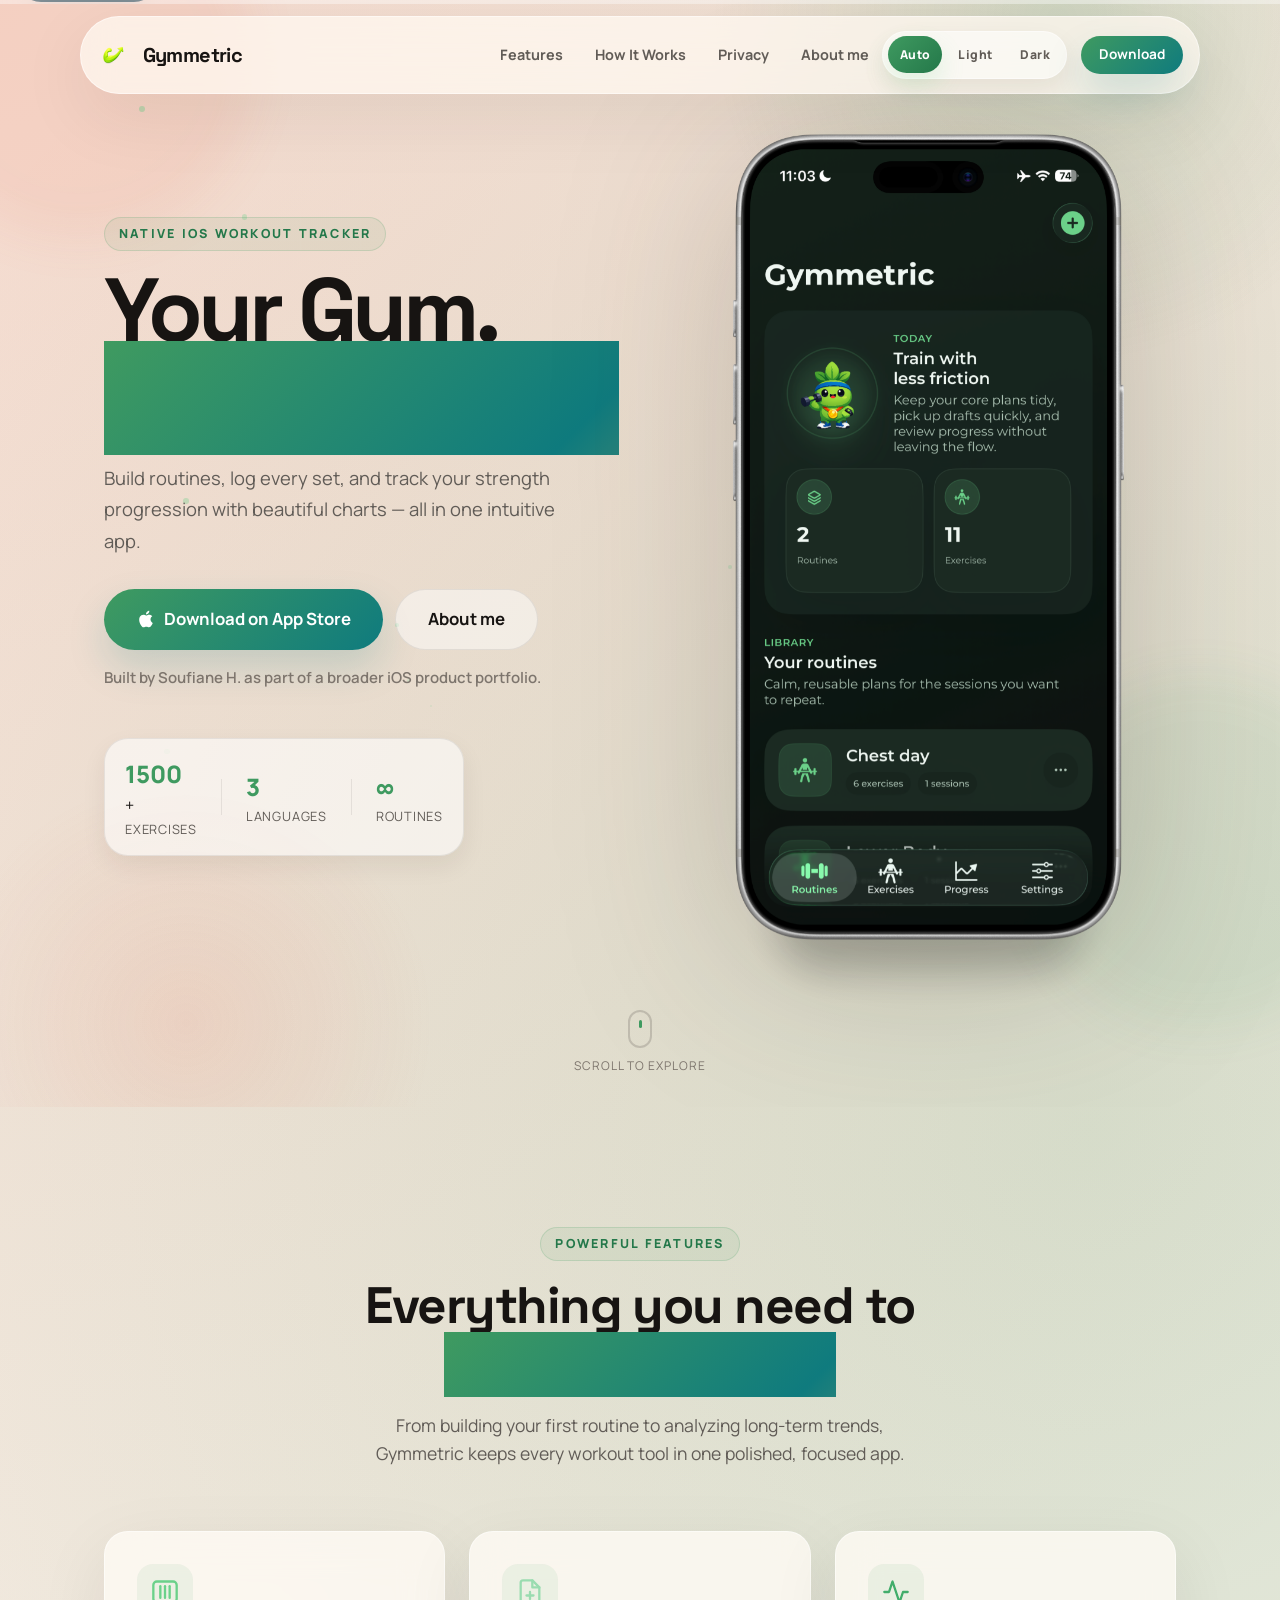
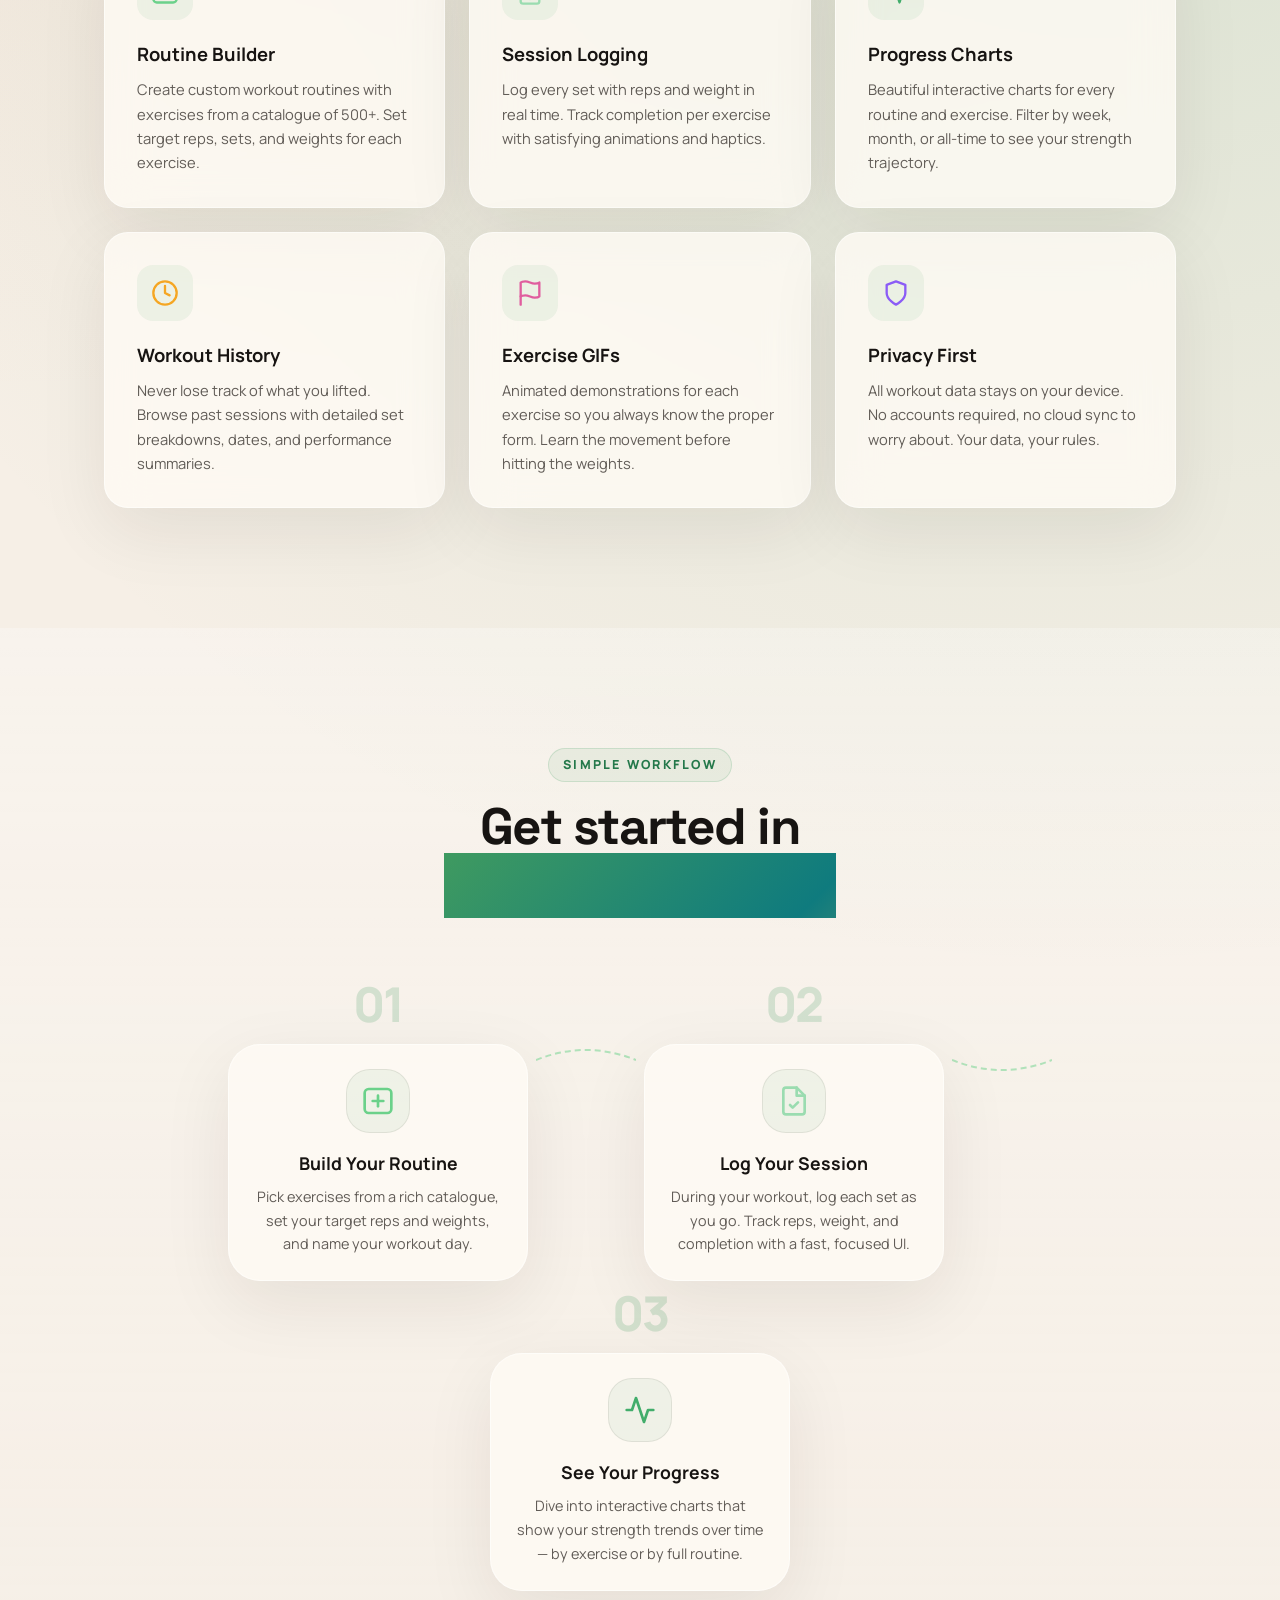
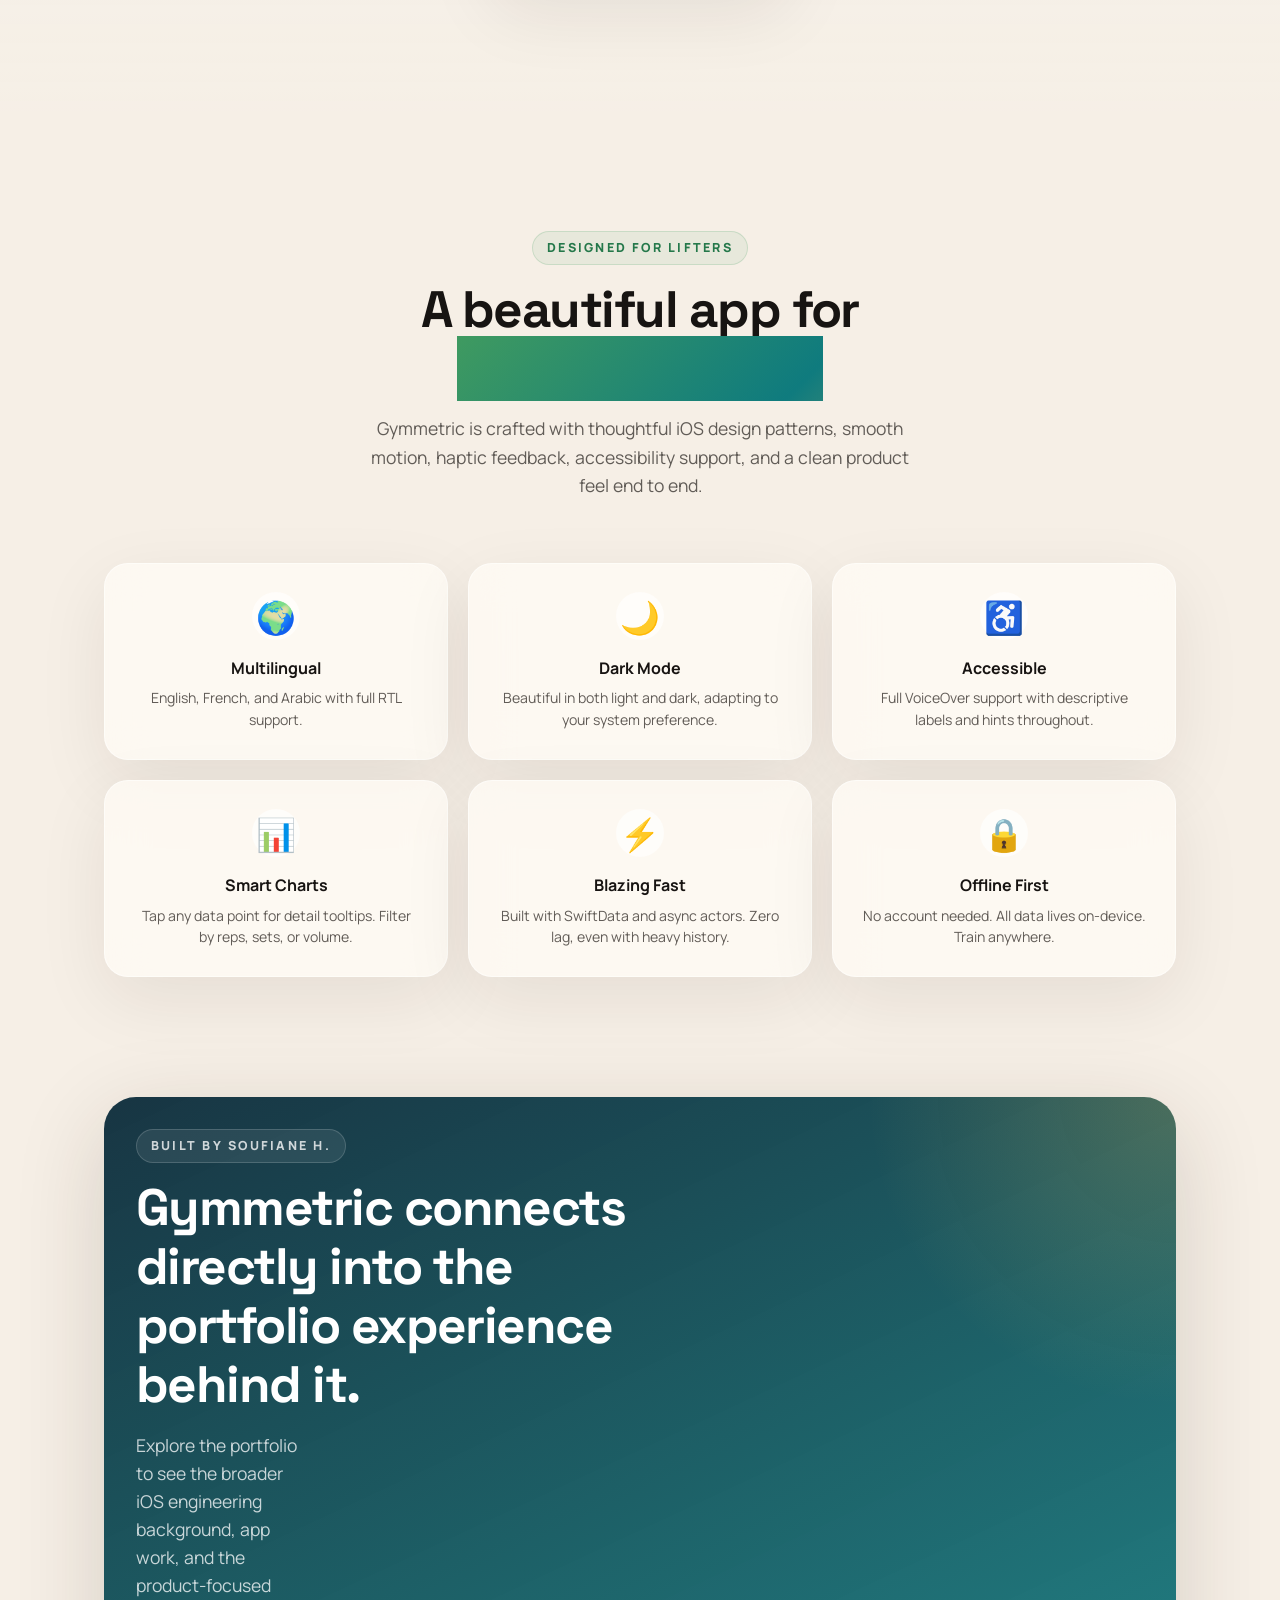
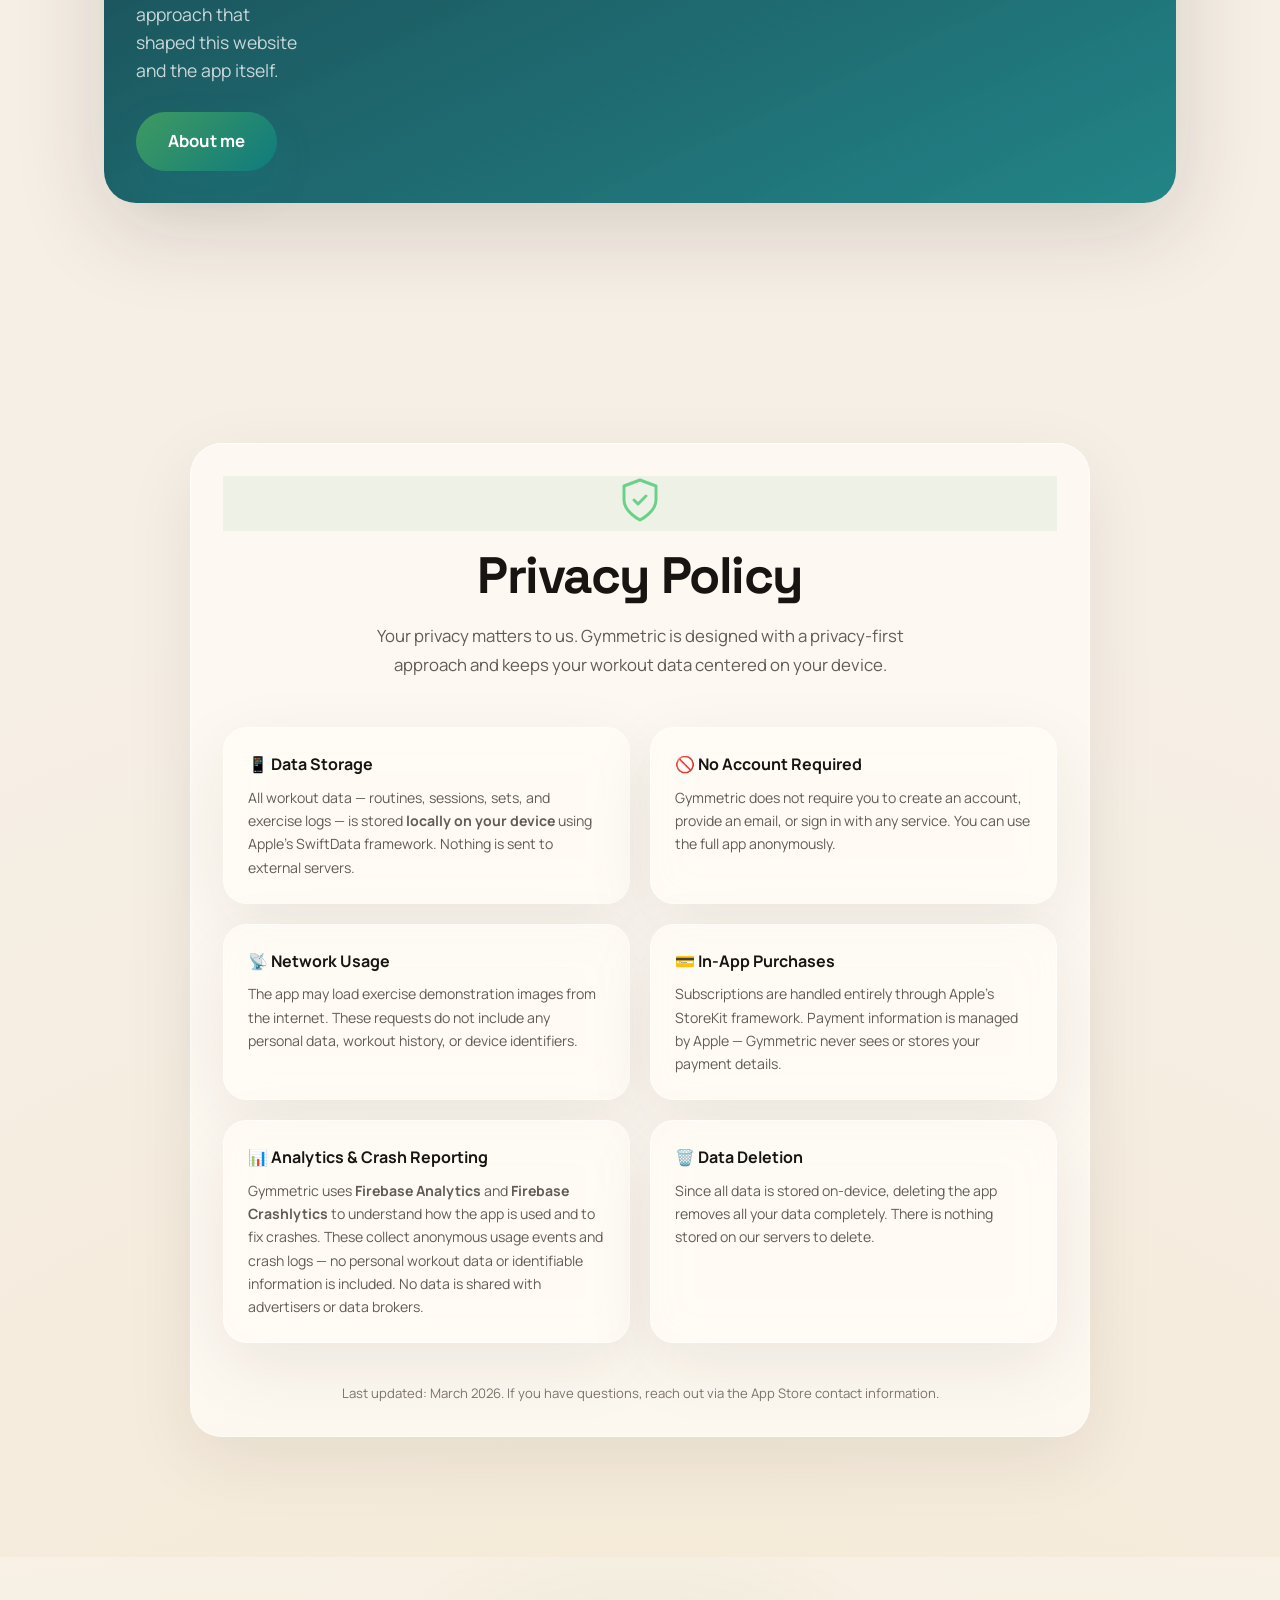
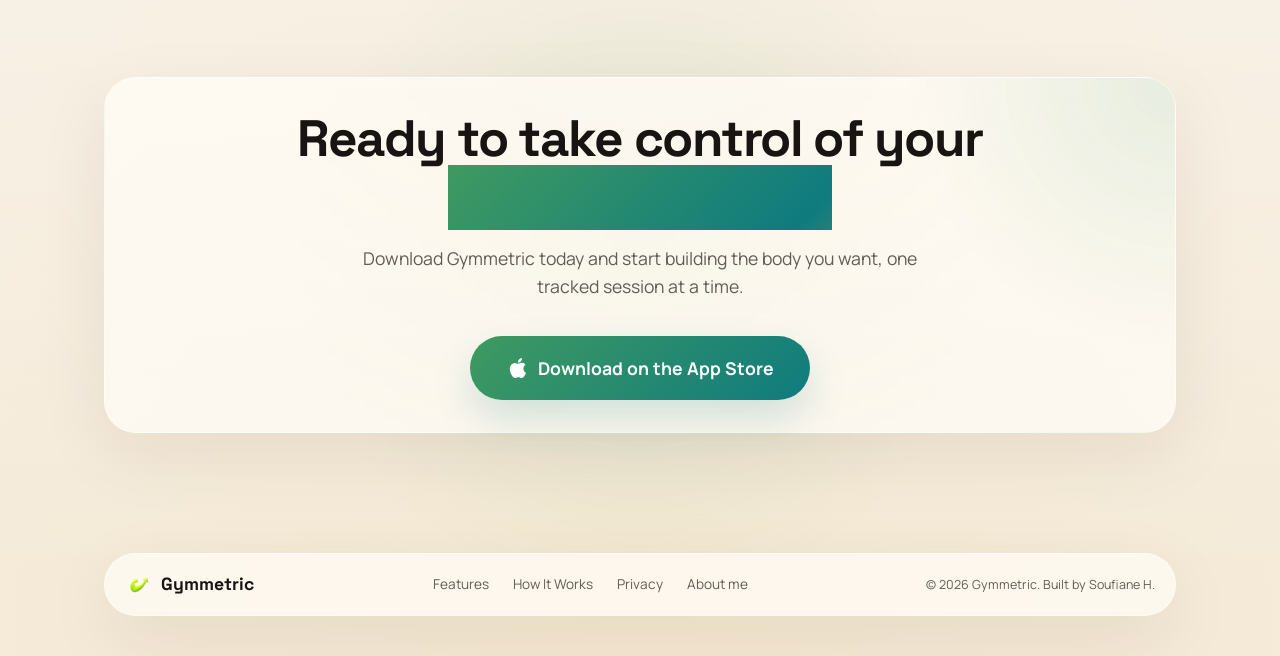
==== commit b1575dc8: "feat: fix navigation" ====
--- a/index.html
+++ b/index.html
@@ -39,7 +39,7 @@
                 <li><a href="#features">Features</a></li>
                 <li><a href="#how-it-works">How It Works</a></li>
                 <li><a href="privacy.html">Privacy</a></li>
-                <li><a href="henaifuos.com">About me</a></li>
+                <li><a href="https://henaifuos.com">About me</a></li>
             </ul>
             <div class="theme-switcher theme-switcher--nav" role="group" aria-label="Color theme">
                 <button class="theme-switcher__button" type="button" data-theme-option="system" aria-pressed="true">Auto</button>
@@ -59,7 +59,7 @@
             <li><a href="#features">Features</a></li>
             <li><a href="#how-it-works">How It Works</a></li>
             <li><a href="privacy.html">Privacy</a></li>
-            <li><a href="henaifuos.com">About me</a></li>
+            <li><a href="https://henaifuos.com">About me</a></li>
             <li class="mobile-menu__theme">
                 <div class="theme-switcher theme-switcher--mobile" role="group" aria-label="Color theme">
                     <button class="theme-switcher__button" type="button" data-theme-option="system" aria-pressed="true">Auto</button>
@@ -91,7 +91,7 @@
                         <svg width="20" height="20" viewBox="0 0 24 24" fill="currentColor"><path d="M18.71 19.5c-.83 1.24-1.71 2.45-3.05 2.47-1.34.03-1.77-.79-3.29-.79-1.53 0-2 .77-3.27.82-1.31.05-2.3-1.32-3.14-2.53C4.25 17 2.94 12.45 4.7 9.39c.87-1.52 2.43-2.48 4.12-2.51 1.28-.02 2.5.87 3.29.87.78 0 2.26-1.07 3.8-.91.65.03 2.47.26 3.64 1.98-.09.06-2.17 1.28-2.15 3.81.03 3.02 2.65 4.03 2.68 4.04-.03.07-.42 1.44-1.38 2.83M13 3.5c.73-.83 1.94-1.46 2.94-1.5.13 1.17-.34 2.35-1.04 3.19-.69.85-1.83 1.51-2.95 1.42-.15-1.15.41-2.35 1.05-3.11z"/></svg>
                         Download on App Store
                     </a>
-                    <a href="henaifuos.com" class="btn btn--ghost btn--lg">About me</a>
+                    <a href="https://henaifuos.com" class="btn btn--ghost btn--lg">About me</a>
                 </div>
                 <p class="hero__portfolio-note">Built by Soufiane H. as part of a broader iOS product portfolio.</p>
                 <div class="hero__stats">
@@ -294,7 +294,7 @@
                 <h2 class="section-title">Gymmetric connects directly into the portfolio experience behind it.</h2>
                 <p class="section-subtitle">Explore the portfolio to see the broader iOS engineering background, app work, and the product-focused approach that shaped this website and the app itself.</p>
                 <div class="creator-bridge__actions">
-                    <a href="henaifuos.com" class="btn btn--primary btn--lg">About me</a>
+                    <a href="https://henaifuos.com" class="btn btn--primary btn--lg">About me</a>
                 </div>
             </div>
         </div>
@@ -371,7 +371,7 @@
                     <a href="#features">Features</a>
                     <a href="#how-it-works">How It Works</a>
                     <a href="privacy.html">Privacy</a>
-                    <a href="henaifuos.com">About me</a>
+                    <a href="https://henaifuos.com">About me</a>
                 </div>
                 <p class="footer__copy">&copy; 2026 Gymmetric. Built by Soufiane H.</p>
             </div>
